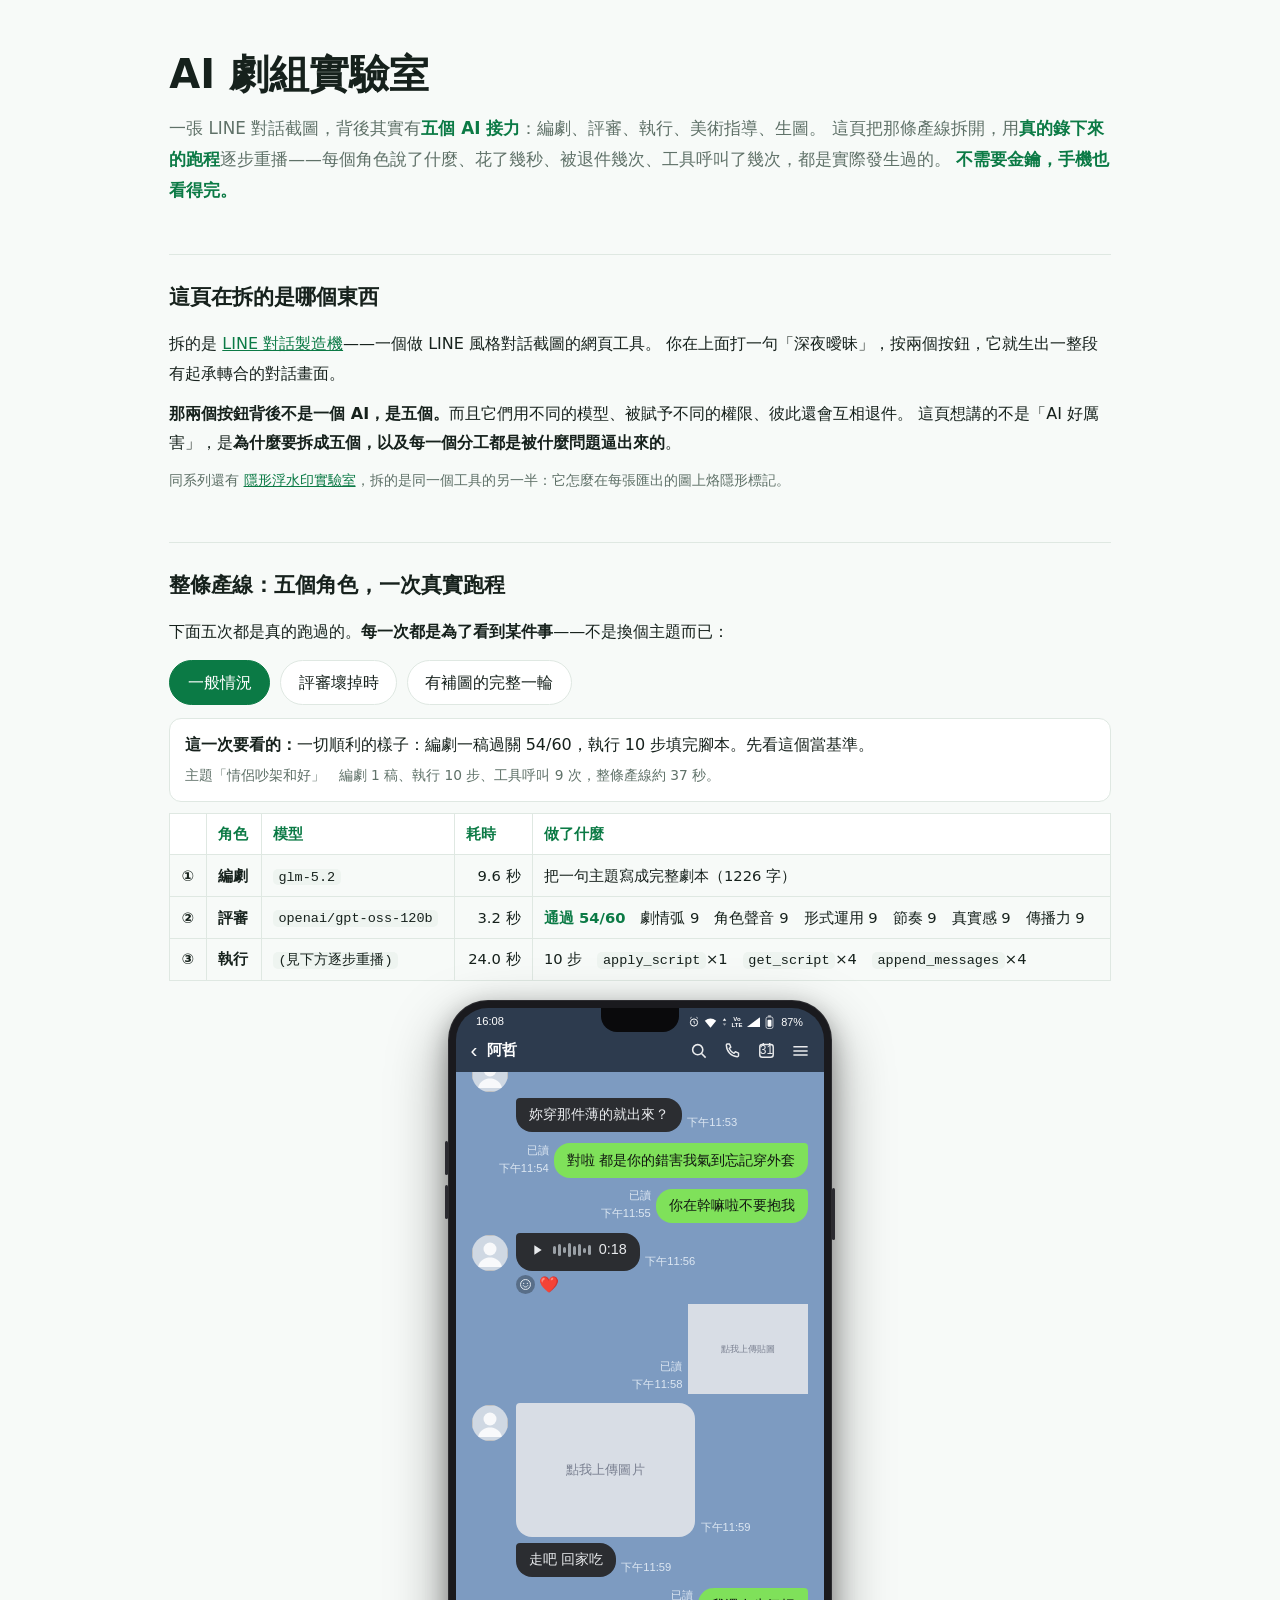
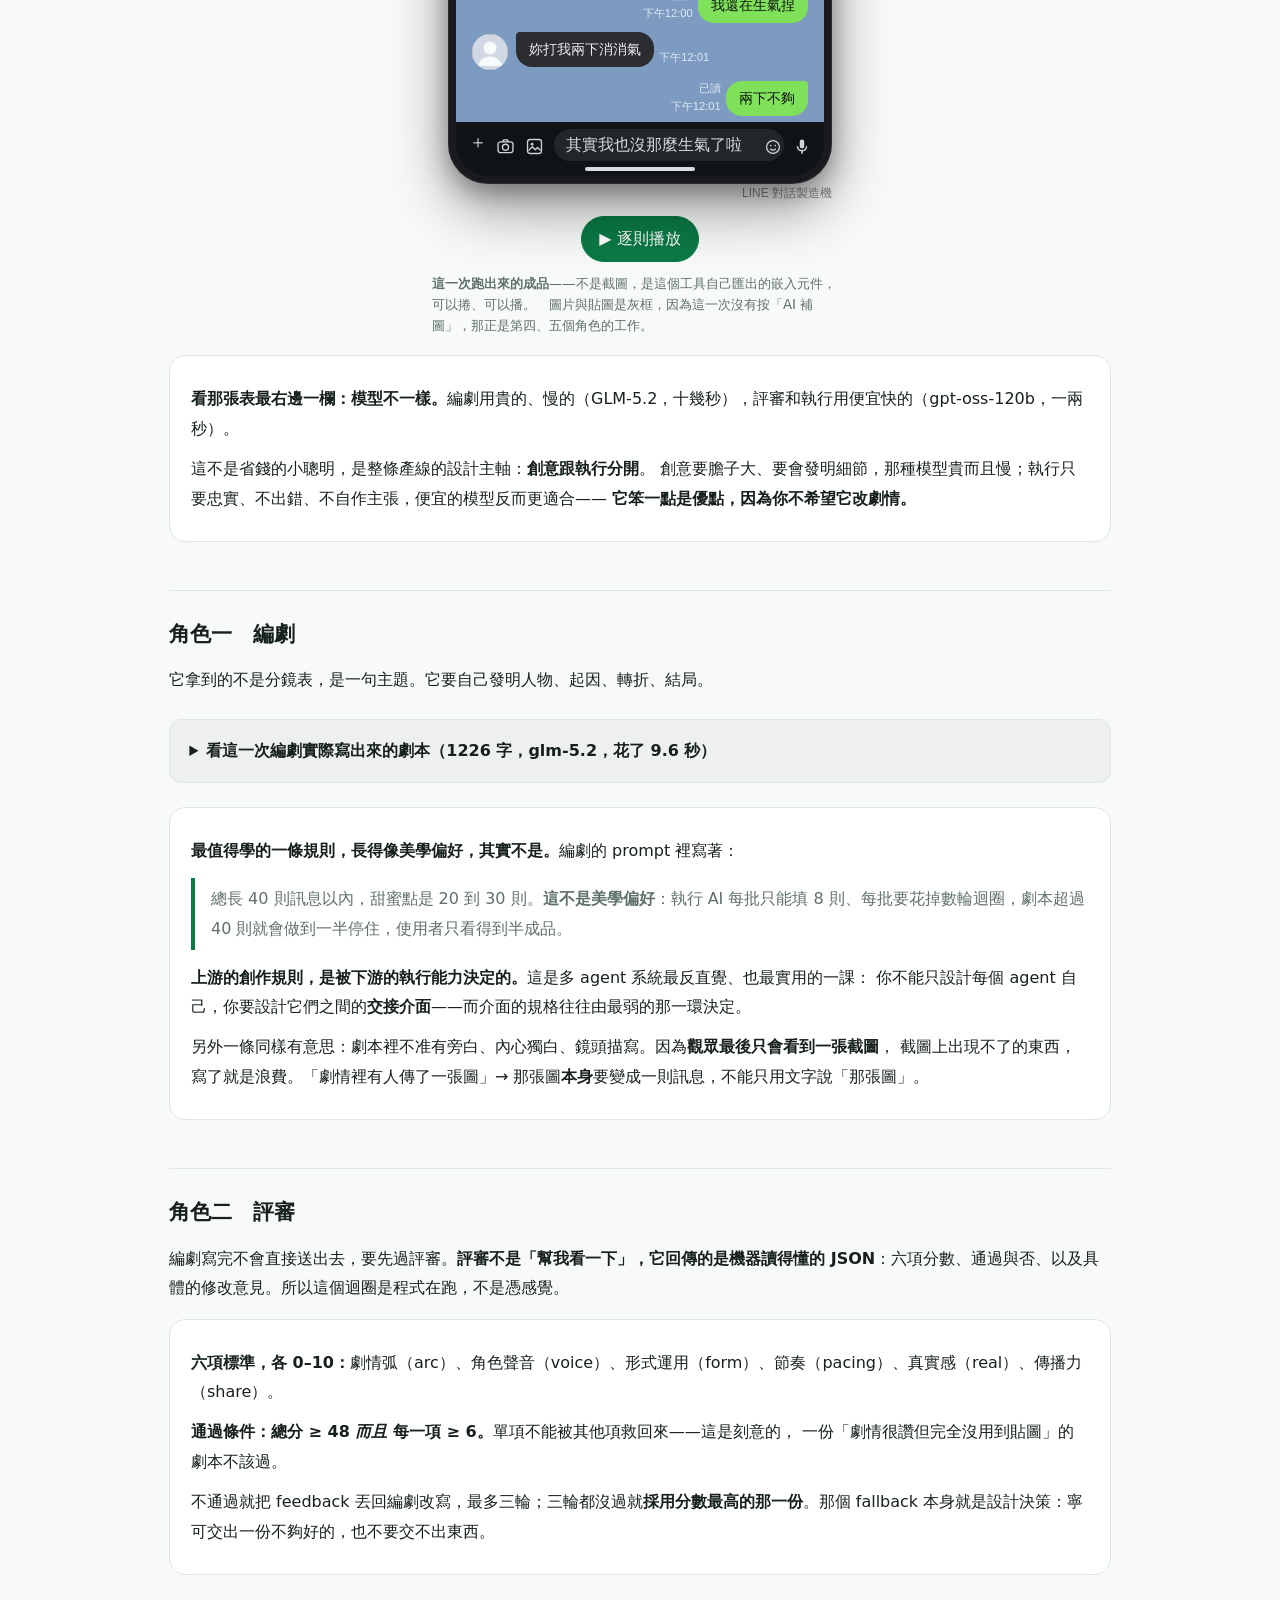
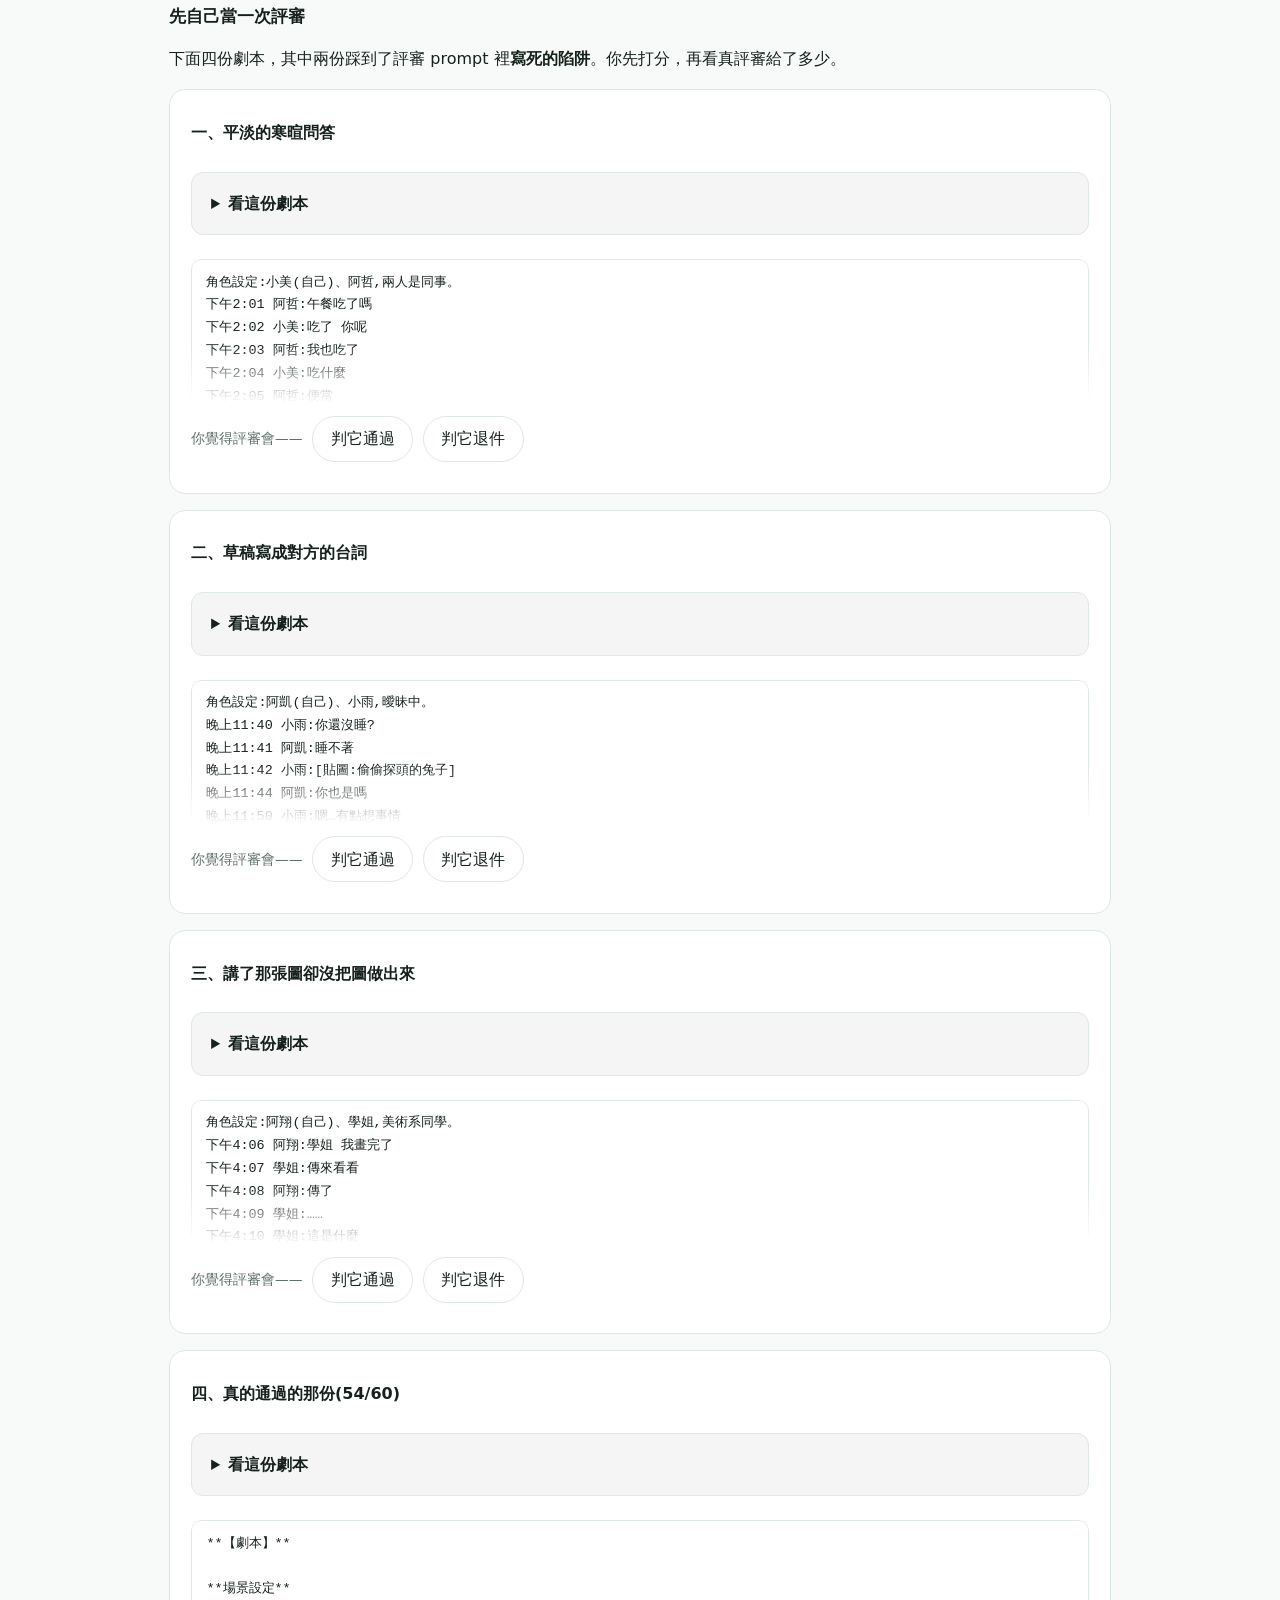
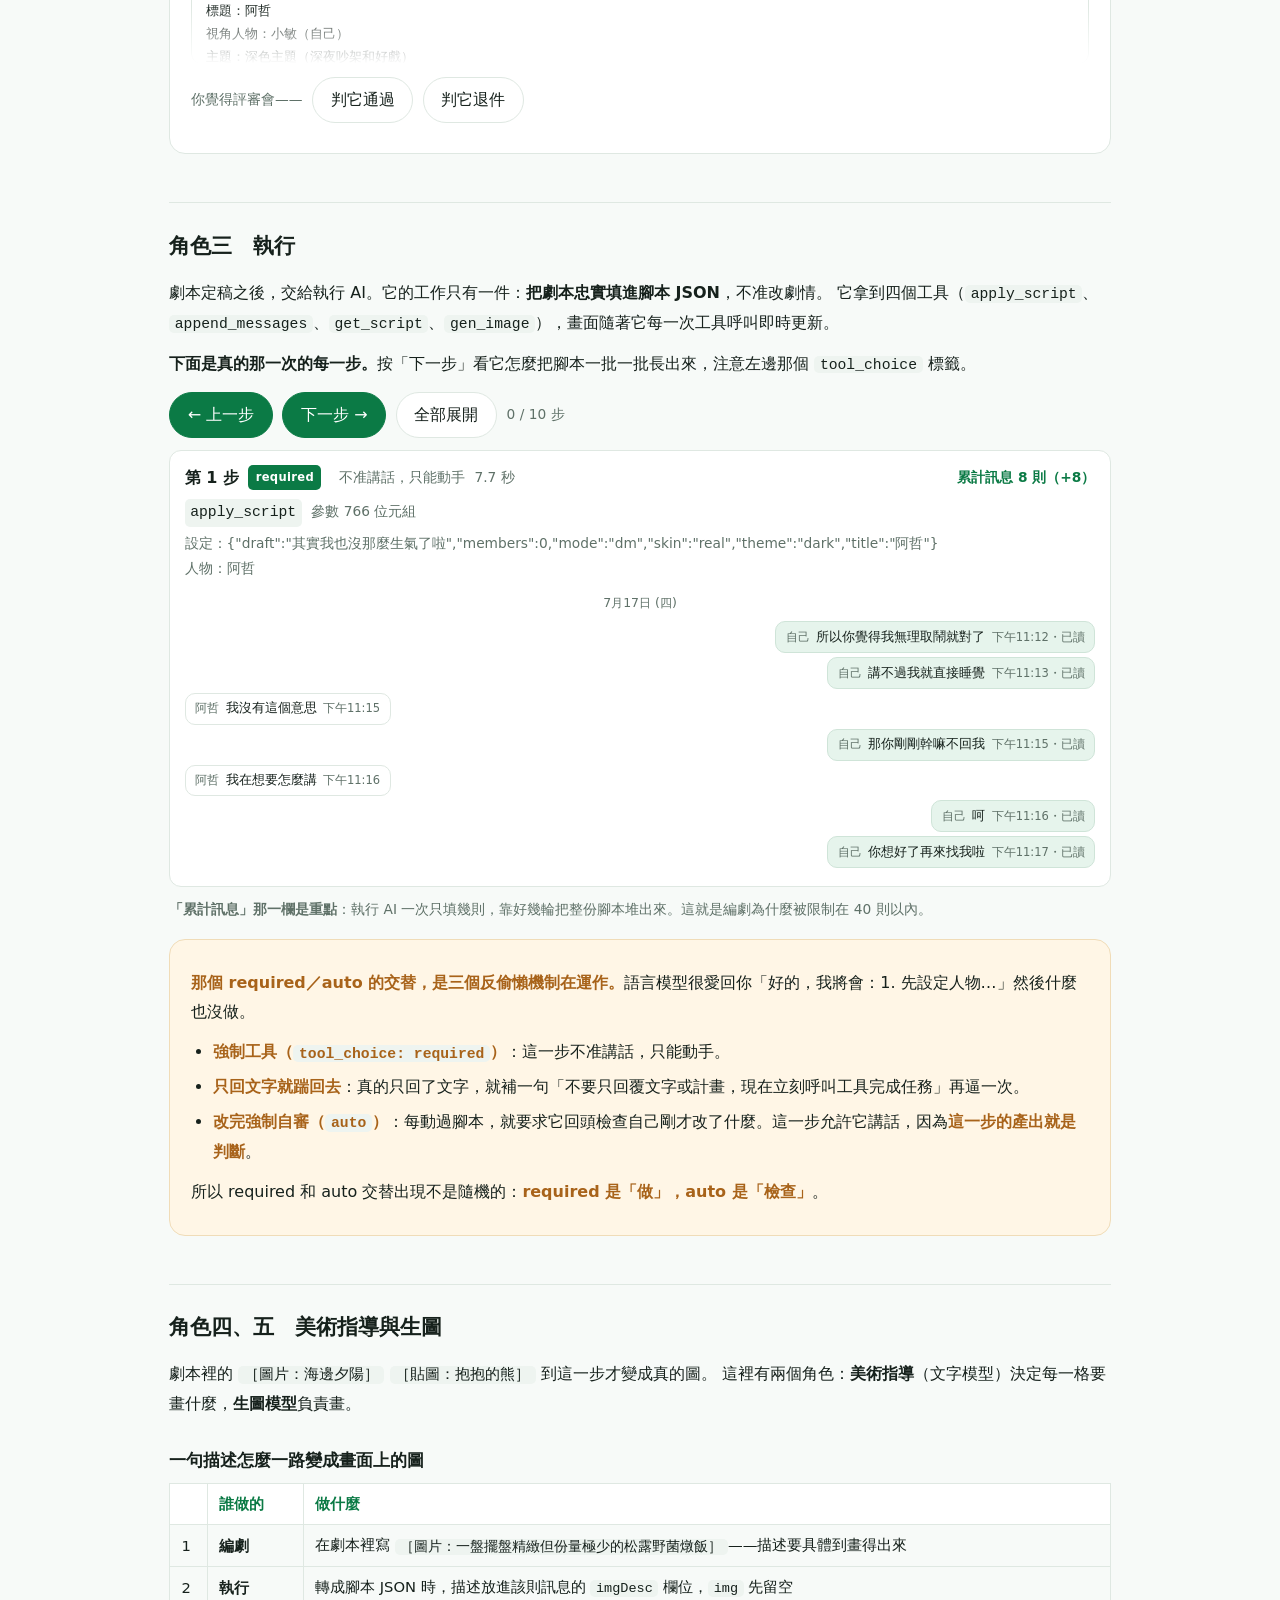
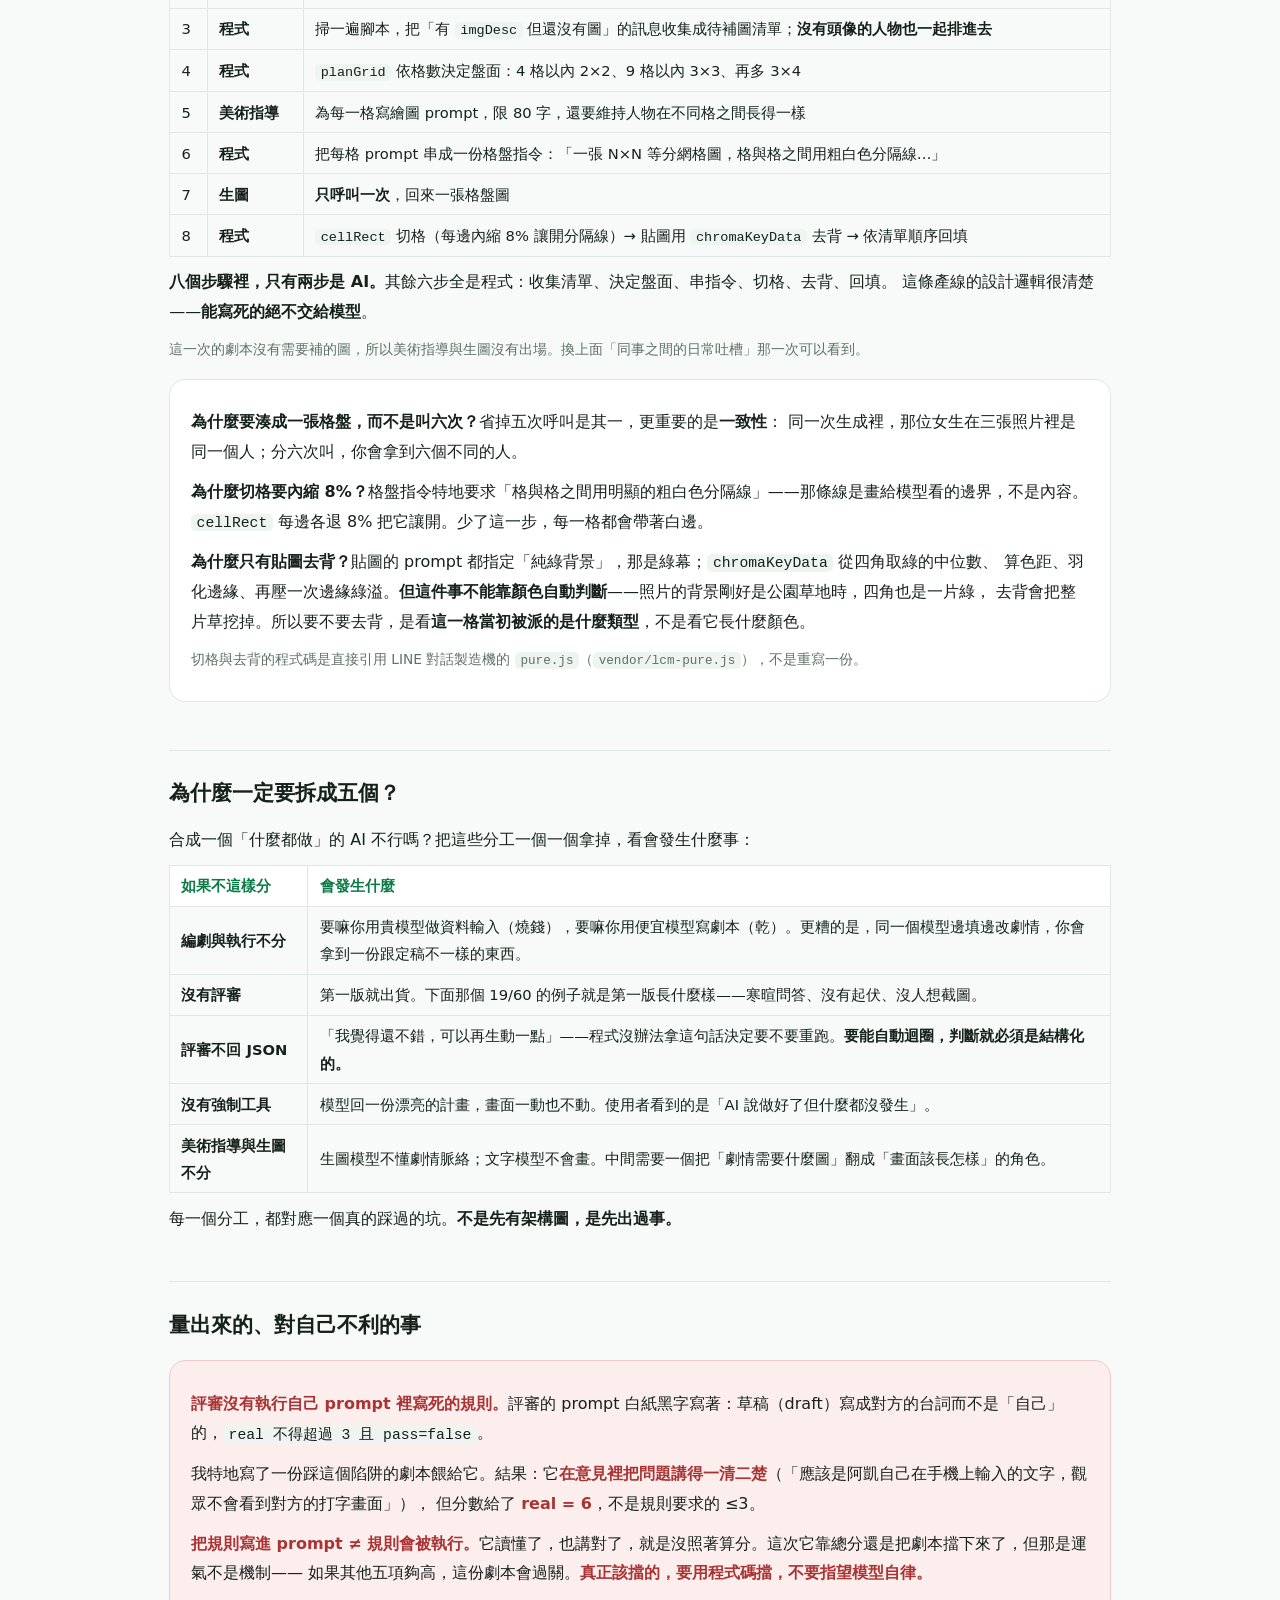
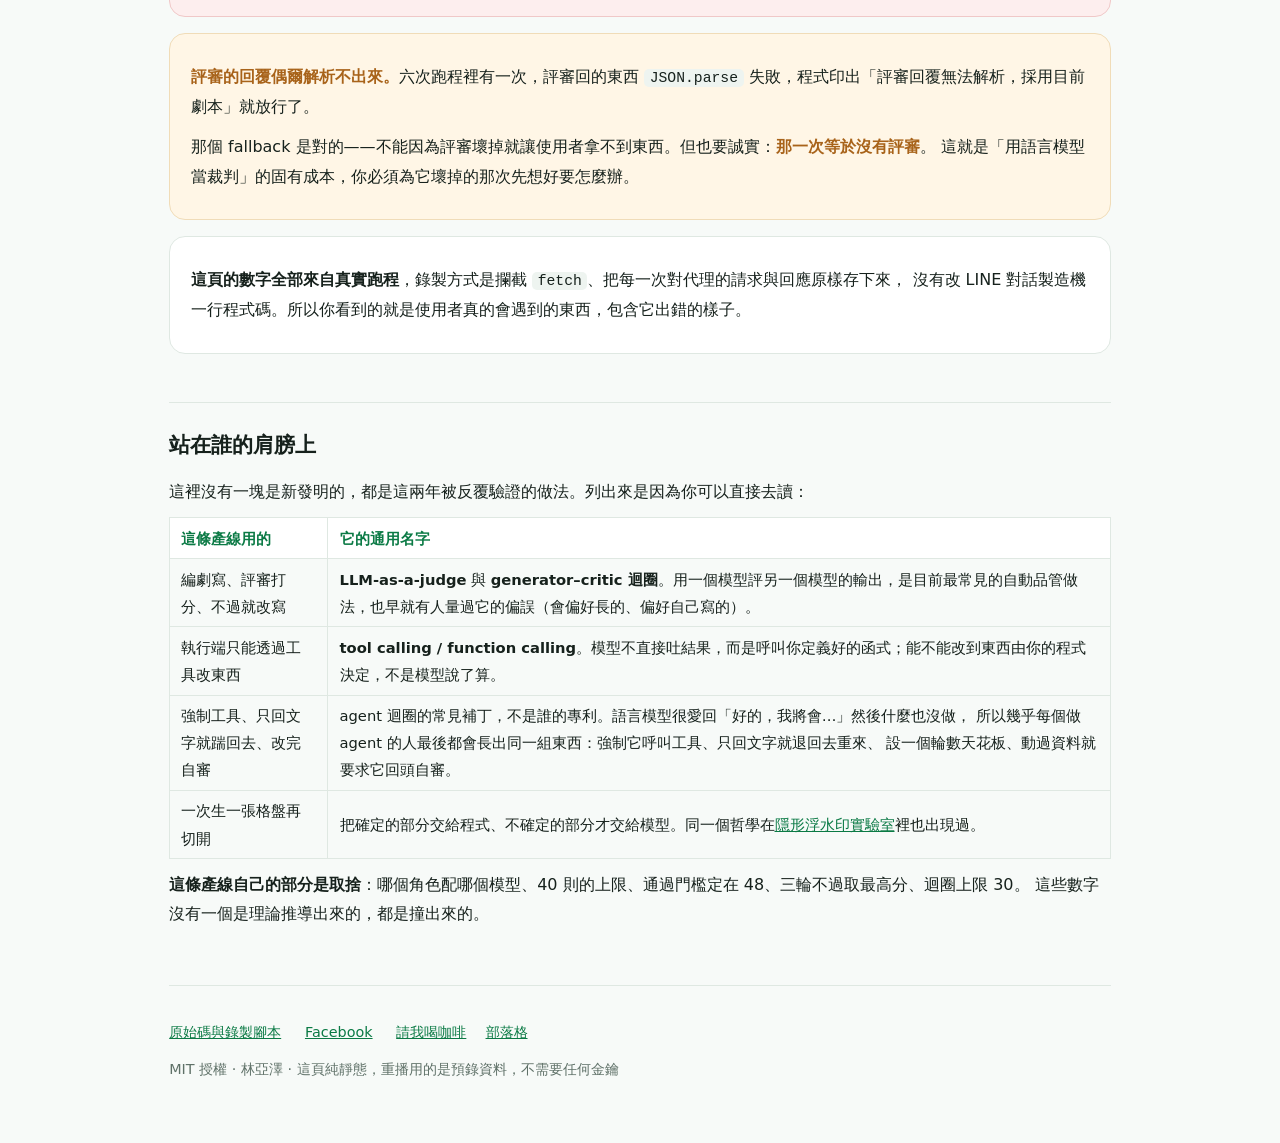
==== index.html @ 5f142df2 "拿掉讀者查不到的出處 「站在誰的肩膀上」那一列原本寫「這份實作的註解直接寫了參考來源是 zerotype-agent 的迴圈設計」。那句話是真的（ai.js 第 1、426、452 行 確實這樣寫），" ====
<!doctype html>
<html lang="zh-Hant">
<head>
<meta charset="utf-8">
<meta name="viewport" content="width=device-width,initial-scale=1">
<title>AI 劇組實驗室｜一個劇本是怎麼被五個 AI 接力做出來的</title>
<meta name="description" content="拆開 LINE 對話製造機的 AI 產線：編劇、評審、執行、美術指導、生圖五個角色怎麼分工。用真實錄下來的跑程逐步重播，可以自己當評審打分、可以看執行 agent 一步一步把腳本填出來。">
<meta property="og:title" content="AI 劇組實驗室">
<meta property="og:description" content="編劇、評審、執行、美術指導、生圖——五個 AI 怎麼接力做出一張 LINE 對話截圖。真實跑程重播，零金鑰。">
<meta name="theme-color" content="#0b7a45">
<style>
  :root{
    --ink:#16211c; --muted:#5f7168; --line:#dfe8e2; --bg:#f7faf8; --card:#fff;
    --accent:#0b7a45; --accent-soft:#e6f4ec; --warn:#a8631a; --warn-bg:#fff6e6; --bad:#a33; --bad-bg:#fdeeee;
    --sans:"Noto Sans TC","PingFang TC","Microsoft JhengHei",system-ui,sans-serif;
    --mono:ui-monospace,SFMono-Regular,Menlo,monospace;
  }
  *{box-sizing:border-box;margin:0;padding:0;}
  body{font-family:var(--sans);background:var(--bg);color:var(--ink);line-height:1.85;}
  .wrap{max-width:980px;margin:0 auto;padding:3rem 1.2rem 4rem;}
  h1{font-size:clamp(1.7rem,4.2vw,2.5rem);line-height:1.3;}
  h2{font-size:1.32rem;margin:3rem 0 .8rem;padding-top:1.4rem;border-top:1px solid var(--line);}
  h3{font-size:1.04rem;margin:1.7rem 0 .4rem;}
  p{margin:.65rem 0;} ul,ol{margin:.65rem 0 .65rem 1.4rem;} li{margin:.3rem 0;}
  a{color:var(--accent);} strong{color:var(--accent);}
  .lede{color:var(--muted);font-size:1.05rem;margin-top:.8rem;}
  .step{display:inline-block;min-width:1.9rem;height:1.9rem;line-height:1.9rem;text-align:center;
    background:var(--accent);color:#fff;border-radius:50%;font-size:.95rem;margin-right:.5rem;}
  .card{background:var(--card);border:1px solid var(--line);border-radius:16px;padding:1.1rem 1.3rem;margin:1rem 0;}
  .warn{background:var(--warn-bg);border-color:#f0dcb8;} .warn b{color:var(--warn);}
  .danger{background:var(--bad-bg);border-color:#f0c8c8;} .danger b{color:var(--bad);}
  table{border-collapse:collapse;width:100%;font-size:.92rem;margin:.9rem 0;}
  th,td{border:1px solid var(--line);padding:.4rem .7rem;text-align:left;}
  th{background:var(--card);color:var(--accent);}
  td.num{text-align:right;font-variant-numeric:tabular-nums;}
td.num.bad{color:#c0392b;}
  code{background:#eef4f0;border-radius:5px;padding:.05rem .35rem;font-size:.92em;font-family:var(--mono);}
  button{font:inherit;border:1px solid var(--line);background:var(--card);border-radius:999px;
    padding:.45rem 1.1rem;cursor:pointer;color:var(--ink);}
  button:hover:not(:disabled){border-color:var(--accent);color:var(--accent);}
  button.primary{background:var(--accent);color:#fff;border-color:var(--accent);}
  button.primary:hover:not(:disabled){background:#096539;color:#fff;}
  button:disabled{opacity:.45;cursor:not-allowed;}
  .row{display:flex;gap:.6rem;flex-wrap:wrap;align-items:center;margin:.8rem 0;}
  .drop{border:2px dashed var(--line);border-radius:16px;padding:1.3rem;text-align:center;color:var(--muted);
    cursor:pointer;background:var(--card);}
  .drop:hover,.drop.over{border-color:var(--accent);color:var(--accent);}
  .drop.ready{border-style:solid;border-color:var(--accent);background:var(--accent-soft);color:var(--accent);}
  /* 選好圖要看得到自己選了什麼,不然按下去沒回饋、不知道下一步 */
  .picked{display:flex;gap:.9rem;align-items:center;background:var(--card);border:1px solid var(--line);
    border-radius:14px;padding:.7rem .9rem;margin:.7rem 0;}
  .picked canvas{width:96px;height:auto;border-radius:8px;border:1px solid var(--line);display:block;}
  .picked b{display:block;color:var(--accent);}
  .nextcue{animation:cue 1.4s ease-in-out 3;}
  @keyframes cue{0%,100%{box-shadow:0 0 0 0 rgba(11,122,69,0)}50%{box-shadow:0 0 0 6px rgba(11,122,69,.18)}}
  .grid{display:grid;gap:1rem;grid-template-columns:repeat(auto-fit,minmax(190px,1fr));margin:1rem 0;}
  .two{display:grid;gap:1rem;grid-template-columns:repeat(auto-fit,minmax(260px,1fr));margin:1rem 0;}
  figure{margin:0;} figure canvas,figure img{width:100%;display:block;border:1px solid var(--line);border-radius:10px;background:#fff;}
  figure.px canvas{image-rendering:pixelated;}
  figcaption{font-size:.83rem;color:var(--muted);margin-top:.35rem;line-height:1.55;}
  /* 判定要一眼看得出來。原本用淡底色 + 深字,在白卡片上幾乎沒有存在感,
     使用者按完不確定發生了什麼。改成實心底 + 白字,兩欄並排時對比更明顯。 */
  .verdict{font-size:1.2rem;font-weight:800;padding:.85rem 1.1rem;border-radius:12px;margin:.7rem 0;
    letter-spacing:.02em;}
  .yes{background:var(--accent);color:#fff;} .no{background:var(--bad);color:#fff;}
  .nums b.fail{color:var(--bad);} .nums b.pass{color:var(--accent);}
  .nums span em{font-style:normal;font-weight:700;}
  .nums{display:flex;gap:2rem;flex-wrap:wrap;margin:.6rem 0;}
  .nums div{min-width:110px;} .nums b{display:block;font-size:1.9rem;line-height:1.15;font-variant-numeric:tabular-nums;}
  .nums span{font-size:.83rem;color:var(--muted);}
  .hint{font-size:.86rem;color:var(--muted);}
  .cmp{position:relative;border:1px solid var(--line);border-radius:12px;overflow:hidden;background:#fff;}
  .cmp canvas{display:block;width:100%;}
  /* 上層用 clip-path 裁,不要用改寬度的方式 —— 改寬度會讓兩張的縮放比例不同,
     拉到兩端就看得出位移。clip-path 不動版面,兩張永遠疊在同一個位置。 */
  .cmp .top{position:absolute;inset:0;}
  .cmp .top canvas{position:absolute;top:0;left:0;width:100%;}
  input[type=range]{width:100%;}
  .secret{font-family:var(--mono);font-size:1.15rem;font-weight:700;letter-spacing:.04em;
    background:#eef4f0;border-radius:10px;padding:.5rem .8rem;display:inline-block;word-break:break-all;}
  .ok{color:var(--accent);font-weight:700;} .dead{color:var(--bad);font-weight:700;}
  .surprise{background:var(--warn-bg);}
  .thumb{width:150px;display:block;border-radius:6px;border:1px solid var(--line);}
  footer{margin-top:3.5rem;border-top:1px solid var(--line);padding-top:1.4rem;font-size:.9rem;color:var(--muted);}
  footer a{margin-right:1.2rem;display:inline-block;}
  footer .promo{margin-bottom:.4rem;}
.v1box{border:1px solid var(--line);border-radius:12px;padding:1rem 1.2rem;margin:1.5rem 0;background:#0000000a}
.v1box>summary{cursor:pointer;font-weight:700}
.v1box[open]>summary{margin-bottom:.8rem}
ol.toc{margin:.6rem 0 0 1.2rem;padding:0;} ol.toc li{margin:.3rem 0;}
.math{border-left:4px solid var(--accent);padding:.2rem 0 .2rem 1.1rem;margin:1.2rem 0;}
.math h3{margin:1.3rem 0 .5rem;font-size:1.02rem;}
.math h3:first-child{margin-top:.3rem;}
.eq{font-family:var(--mono);background:#eef4f0;border-radius:8px;padding:.6rem .9rem;
  display:inline-block;font-weight:700;margin:.5rem 0;}
table.calc{width:auto;margin:.6rem 0;}
table.calc th{text-align:right;font-weight:600;white-space:nowrap;}
table.calc td{text-align:center;font-family:var(--mono);min-width:3.2rem;}
table.calc td.sum{text-align:left;font-family:inherit;white-space:nowrap;padding-left:1rem;}
table.calc tr.res td{background:#eef4f0;}
.tg{font-size:.72rem;font-weight:700;padding:.1rem .45rem;border-radius:5px;margin-right:.5rem;
  letter-spacing:.03em;vertical-align:.08em;}
.tg.do{background:var(--accent);color:#fff;} .tg.lab{background:#e4ebe7;color:#4a6357;}
.tscroll{overflow-x:auto;-webkit-overflow-scrolling:touch;max-width:100%;}
.tscroll table{margin:0;}
@media (max-width:700px){
  .wrap{padding-left:14px;padding-right:14px;}
  table.calc td{min-width:2.6rem;}
  .nums{gap:1.2rem;} .nums b{font-size:1.6rem;}
  .secret{font-size:.95rem;}
  h1{font-size:1.6rem;} h2{font-size:1.2rem;}
}
/* ── 這頁自己的樣式 ── */
.quote{border-left:4px solid var(--accent);margin:.8rem 0;padding:.4rem 0 .4rem 1rem;color:var(--muted);}
pre.script{white-space:pre-wrap;word-break:break-word;background:var(--card);border:1px solid var(--line);
  border-radius:10px;padding:.7rem .9rem;font-size:.84rem;line-height:1.7;max-height:34rem;overflow:auto;margin:.6rem 0;
  font-family:var(--mono);}
pre.script.peek{max-height:9rem;overflow:hidden;position:relative;
  -webkit-mask-image:linear-gradient(#000 60%,transparent);mask-image:linear-gradient(#000 60%,transparent);}
.bars{margin:.7rem 0;}
.bar{display:flex;align-items:center;gap:.6rem;margin:.25rem 0;font-size:.85rem;}
.bar span{width:5.2rem;color:var(--muted);flex:none;}
.bar i{height:.7rem;border-radius:99px;display:block;min-width:2px;}
.bar b{font-variant-numeric:tabular-nums;}
.agstep{border:1px solid var(--line);border-radius:12px;padding:.7rem .9rem;margin:.6rem 0;background:var(--card);}
.agstep.now{border-color:var(--accent);box-shadow:0 0 0 3px var(--accent-soft);}
.aghead{display:flex;gap:.6rem;align-items:center;flex-wrap:wrap;margin-bottom:.4rem;}
.aghead .acc{margin-left:auto;color:var(--accent);font-weight:700;}
.callname{margin:.4rem 0 .2rem;display:flex;gap:.6rem;align-items:baseline;flex-wrap:wrap;}
.msgs{display:flex;flex-direction:column;gap:.25rem;margin:.4rem 0;}
.m{font-size:.82rem;padding:.3rem .6rem;border-radius:10px;max-width:88%;line-height:1.55;}
.m.l{background:#fff;border:1px solid var(--line);align-self:flex-start;}
.m.r{background:var(--accent-soft);border:1px solid #cfe4d8;align-self:flex-end;}
.m.date{align-self:center;background:transparent;color:var(--muted);font-size:.78rem;}
.m .who{color:var(--muted);font-size:.74rem;margin-right:.4rem;}
.m .t{color:var(--muted);font-size:.72rem;margin-left:.4rem;}
figure.shot{max-width:26rem;margin:1.2rem auto;}
.embedbox .lcm-embed{margin:0 auto!important;}
figure.cell canvas{background:repeating-conic-gradient(#eee 0 25%,#fff 0 50%) 0 0/16px 16px;}
#runNote{background:var(--card);border:1px solid var(--line);border-radius:12px;padding:.7rem .9rem;margin:.7rem 0;}
</style>
</head>
<body>
<div class="wrap">

<header>
  <h1>AI 劇組實驗室</h1>
  <p class="lede">一張 LINE 對話截圖，背後其實有<strong>五個 AI 接力</strong>：編劇、評審、執行、美術指導、生圖。
  這頁把那條產線拆開，用<strong>真的錄下來的跑程</strong>逐步重播——每個角色說了什麼、花了幾秒、被退件幾次、工具呼叫了幾次，都是實際發生過的。
  <strong>不需要金鑰，手機也看得完。</strong></p>
</header>

<h2 id="rel">這頁在拆的是哪個東西</h2>
<p>拆的是 <a href="https://yazelin.github.io/line-chat-maker/">LINE 對話製造機</a>——一個做 LINE 風格對話截圖的網頁工具。
你在上面打一句「深夜曖昧」，按兩個按鈕，它就生出一整段有起承轉合的對話畫面。</p>
<p><b>那兩個按鈕背後不是一個 AI，是五個。</b>而且它們用不同的模型、被賦予不同的權限、彼此還會互相退件。
這頁想講的不是「AI 好厲害」，是<b>為什麼要拆成五個，以及每一個分工都是被什麼問題逼出來的</b>。</p>
<p class="hint">同系列還有 <a href="https://yazelin.github.io/invisible-watermark-lab/">隱形浮水印實驗室</a>，拆的是同一個工具的另一半：它怎麼在每張匯出的圖上烙隱形標記。</p>

<h2 id="line">整條產線：五個角色，一次真實跑程</h2>
<p>下面五次都是真的跑過的。<b>每一次都是為了看到某件事</b>——不是換個主題而已：</p>
<div class="row" id="pickRun"></div>
<p id="runNote"></p>
<div id="timeline"></div>

<div class="card">
  <p><b>看那張表最右邊一欄：模型不一樣。</b>編劇用貴的、慢的（GLM-5.2，十幾秒），評審和執行用便宜快的（gpt-oss-120b，一兩秒）。</p>
  <p>這不是省錢的小聰明，是整條產線的設計主軸：<b>創意跟執行分開</b>。
  創意要膽子大、要會發明細節，那種模型貴而且慢；執行只要忠實、不出錯、不自作主張，便宜的模型反而更適合——
  <b>它笨一點是優點，因為你不希望它改劇情。</b></p>
</div>

<h2 id="writer">角色一　編劇</h2>
<p>它拿到的不是分鏡表，是一句主題。它要自己發明人物、起因、轉折、結局。</p>
<div id="writerBox"></div>
<div class="card">
  <p><b>最值得學的一條規則，長得像美學偏好，其實不是。</b>編劇的 prompt 裡寫著：</p>
  <blockquote class="quote">總長 40 則訊息以內，甜蜜點是 20 到 30 則。<b>這不是美學偏好</b>：執行 AI 每批只能填 8 則、每批要花掉數輪迴圈，劇本超過 40 則就會做到一半停住，使用者只看得到半成品。</blockquote>
  <p><b>上游的創作規則，是被下游的執行能力決定的。</b>這是多 agent 系統最反直覺、也最實用的一課：
  你不能只設計每個 agent 自己，你要設計它們之間的<b>交接介面</b>——而介面的規格往往由最弱的那一環決定。</p>
  <p>另外一條同樣有意思：劇本裡不准有旁白、內心獨白、鏡頭描寫。因為<b>觀眾最後只會看到一張截圖</b>，
  截圖上出現不了的東西，寫了就是浪費。「劇情裡有人傳了一張圖」→ 那張圖<b>本身</b>要變成一則訊息，不能只用文字說「那張圖」。</p>
</div>

<h2 id="critic">角色二　評審</h2>
<p>編劇寫完不會直接送出去，要先過評審。<b>評審不是「幫我看一下」，它回傳的是機器讀得懂的 JSON</b>：六項分數、通過與否、以及具體的修改意見。所以這個迴圈是程式在跑，不是憑感覺。</p>
<div class="card">
  <p><b>六項標準，各 0–10：</b>劇情弧（arc）、角色聲音（voice）、形式運用（form）、節奏（pacing）、真實感（real）、傳播力（share）。</p>
  <p><b>通過條件：總分 ≥ 48 <em>而且</em> 每一項 ≥ 6。</b>單項不能被其他項救回來——這是刻意的，
  一份「劇情很讚但完全沒用到貼圖」的劇本不該過。</p>
  <p>不通過就把 feedback 丟回編劇改寫，最多三輪；三輪都沒過就<b>採用分數最高的那一份</b>。那個 fallback 本身就是設計決策：寧可交出一份不夠好的，也不要交不出東西。</p>
</div>

<h3>先自己當一次評審</h3>
<p>下面四份劇本，其中兩份踩到了評審 prompt 裡<b>寫死的陷阱</b>。你先打分，再看真評審給了多少。</p>
<div id="criticGame"></div>

<h2 id="agent">角色三　執行</h2>
<p>劇本定稿之後，交給執行 AI。它的工作只有一件：<b>把劇本忠實填進腳本 JSON</b>，不准改劇情。
它拿到四個工具（<code>apply_script</code>、<code>append_messages</code>、<code>get_script</code>、<code>gen_image</code>），畫面隨著它每一次工具呼叫即時更新。</p>
<p><b>下面是真的那一次的每一步。</b>按「下一步」看它怎麼把腳本一批一批長出來，注意左邊那個 <code>tool_choice</code> 標籤。</p>
<div id="agentBox"></div>

<div class="card warn">
  <p><b>那個 required／auto 的交替，是三個反偷懶機制在運作。</b>語言模型很愛回你「好的，我將會：1. 先設定人物…」然後什麼也沒做。</p>
  <ul>
    <li><b>強制工具（<code>tool_choice: required</code>）</b>：這一步不准講話，只能動手。</li>
    <li><b>只回文字就踹回去</b>：真的只回了文字，就補一句「不要只回覆文字或計畫，現在立刻呼叫工具完成任務」再逼一次。</li>
    <li><b>改完強制自審（<code>auto</code>）</b>：每動過腳本，就要求它回頭檢查自己剛才改了什麼。這一步允許它講話，因為<b>這一步的產出就是判斷</b>。</li>
  </ul>
  <p>所以 required 和 auto 交替出現不是隨機的：<b>required 是「做」，auto 是「檢查」</b>。</p>
</div>

<h2 id="art">角色四、五　美術指導與生圖</h2>
<p>劇本裡的 <code>［圖片：海邊夕陽］</code> <code>［貼圖：抱抱的熊］</code> 到這一步才變成真的圖。
這裡有兩個角色：<b>美術指導</b>（文字模型）決定每一格要畫什麼，<b>生圖模型</b>負責畫。</p>

<h3>一句描述怎麼一路變成畫面上的圖</h3>
<div class="tscroll"><table>
  <tr><th></th><th>誰做的</th><th>做什麼</th></tr>
  <tr><td>1</td><td><b>編劇</b></td><td>在劇本裡寫 <code>［圖片：一盤擺盤精緻但份量極少的松露野菌燉飯］</code>——描述要具體到畫得出來</td></tr>
  <tr><td>2</td><td><b>執行</b></td><td>轉成腳本 JSON 時，描述放進該則訊息的 <code>imgDesc</code> 欄位，<code>img</code> 先留空</td></tr>
  <tr><td>3</td><td><b>程式</b></td><td>掃一遍腳本，把「有 <code>imgDesc</code> 但還沒有圖」的訊息收集成待補圖清單；<b>沒有頭像的人物也一起排進去</b></td></tr>
  <tr><td>4</td><td><b>程式</b></td><td><code>planGrid</code> 依格數決定盤面：4 格以內 2×2、9 格以內 3×3、再多 3×4</td></tr>
  <tr><td>5</td><td><b>美術指導</b></td><td>為每一格寫繪圖 prompt，限 80 字，還要維持人物在不同格之間長得一樣</td></tr>
  <tr><td>6</td><td><b>程式</b></td><td>把每格 prompt 串成一份格盤指令：「一張 N×N 等分網格圖，格與格之間用粗白色分隔線…」</td></tr>
  <tr><td>7</td><td><b>生圖</b></td><td><b>只呼叫一次</b>，回來一張格盤圖</td></tr>
  <tr><td>8</td><td><b>程式</b></td><td><code>cellRect</code> 切格（每邊內縮 8% 讓開分隔線）→ 貼圖用 <code>chromaKeyData</code> 去背 → 依清單順序回填</td></tr>
</table></div>
<p><b>八個步驟裡，只有兩步是 AI。</b>其餘六步全是程式：收集清單、決定盤面、串指令、切格、去背、回填。
這條產線的設計邏輯很清楚——<b>能寫死的絕不交給模型</b>。</p>

<div id="artBox"></div>

<div class="card">
  <p><b>為什麼要湊成一張格盤，而不是叫六次？</b>省掉五次呼叫是其一，更重要的是<b>一致性</b>：
  同一次生成裡，那位女生在三張照片裡是同一個人；分六次叫，你會拿到六個不同的人。</p>
  <p><b>為什麼切格要內縮 8%？</b>格盤指令特地要求「格與格之間用明顯的粗白色分隔線」——那條線是畫給模型看的邊界，不是內容。
  <code>cellRect</code> 每邊各退 8% 把它讓開。少了這一步，每一格都會帶著白邊。</p>
  <p><b>為什麼只有貼圖去背？</b>貼圖的 prompt 都指定「純綠背景」，那是綠幕；<code>chromaKeyData</code> 從四角取綠的中位數、
  算色距、羽化邊緣、再壓一次邊緣綠溢。<b>但這件事不能靠顏色自動判斷</b>——照片的背景剛好是公園草地時，四角也是一片綠，
  去背會把整片草挖掉。所以要不要去背，是看<b>這一格當初被派的是什麼類型</b>，不是看它長什麼顏色。</p>
  <p class="hint">切格與去背的程式碼是直接引用 LINE 對話製造機的 <code>pure.js</code>（<code>vendor/lcm-pure.js</code>），不是重寫一份。</p>
</div>

<h2 id="why">為什麼一定要拆成五個？</h2>
<p>合成一個「什麼都做」的 AI 不行嗎？把這些分工一個一個拿掉，看會發生什麼事：</p>
<div class="tscroll"><table>
  <tr><th>如果不這樣分</th><th>會發生什麼</th></tr>
  <tr><td><b>編劇與執行不分</b></td><td>要嘛你用貴模型做資料輸入（燒錢），要嘛你用便宜模型寫劇本（乾）。更糟的是，同一個模型邊填邊改劇情，你會拿到一份跟定稿不一樣的東西。</td></tr>
  <tr><td><b>沒有評審</b></td><td>第一版就出貨。下面那個 19/60 的例子就是第一版長什麼樣——寒暄問答、沒有起伏、沒人想截圖。</td></tr>
  <tr><td><b>評審不回 JSON</b></td><td>「我覺得還不錯，可以再生動一點」——程式沒辦法拿這句話決定要不要重跑。<b>要能自動迴圈，判斷就必須是結構化的。</b></td></tr>
  <tr><td><b>沒有強制工具</b></td><td>模型回一份漂亮的計畫，畫面一動也不動。使用者看到的是「AI 說做好了但什麼都沒發生」。</td></tr>
  <tr><td><b>美術指導與生圖不分</b></td><td>生圖模型不懂劇情脈絡；文字模型不會畫。中間需要一個把「劇情需要什麼圖」翻成「畫面該長怎樣」的角色。</td></tr>
</table></div>
<p>每一個分工，都對應一個真的踩過的坑。<b>不是先有架構圖，是先出過事。</b></p>

<h2 id="found">量出來的、對自己不利的事</h2>
<div class="card danger">
  <p><b>評審沒有執行自己 prompt 裡寫死的規則。</b>評審的 prompt 白紙黑字寫著：草稿（draft）寫成對方的台詞而不是「自己」的，<code>real 不得超過 3 且 pass=false</code>。</p>
  <p>我特地寫了一份踩這個陷阱的劇本餵給它。結果：它<b>在意見裡把問題講得一清二楚</b>（「應該是阿凱自己在手機上輸入的文字，觀眾不會看到對方的打字畫面」），
  但分數給了 <b>real = 6</b>，不是規則要求的 ≤3。</p>
  <p><b>把規則寫進 prompt ≠ 規則會被執行。</b>它讀懂了，也講對了，就是沒照著算分。這次它靠總分還是把劇本擋下來了，但那是運氣不是機制——
  如果其他五項夠高，這份劇本會過關。<b>真正該擋的，要用程式碼擋，不要指望模型自律。</b></p>
</div>
<div class="card warn">
  <p><b>評審的回覆偶爾解析不出來。</b>六次跑程裡有一次，評審回的東西 <code>JSON.parse</code> 失敗，程式印出「評審回覆無法解析，採用目前劇本」就放行了。</p>
  <p>那個 fallback 是對的——不能因為評審壞掉就讓使用者拿不到東西。但也要誠實：<b>那一次等於沒有評審</b>。
  這就是「用語言模型當裁判」的固有成本，你必須為它壞掉的那次先想好要怎麼辦。</p>
</div>
<div class="card">
  <p><b>這頁的數字全部來自真實跑程</b>，錄製方式是攔截 <code>fetch</code>、把每一次對代理的請求與回應原樣存下來，
  沒有改 LINE 對話製造機一行程式碼。所以你看到的就是使用者真的會遇到的東西，包含它出錯的樣子。</p>
</div>

<h2 id="shoulders">站在誰的肩膀上</h2>
<p>這裡沒有一塊是新發明的，都是這兩年被反覆驗證的做法。列出來是因為你可以直接去讀：</p>
<div class="tscroll"><table>
  <tr><th>這條產線用的</th><th>它的通用名字</th></tr>
  <tr><td>編劇寫、評審打分、不過就改寫</td>
      <td><b>LLM-as-a-judge</b> 與 <b>generator–critic 迴圈</b>。用一個模型評另一個模型的輸出，是目前最常見的自動品管做法，也早就有人量過它的偏誤（會偏好長的、偏好自己寫的）。</td></tr>
  <tr><td>執行端只能透過工具改東西</td>
      <td><b>tool calling / function calling</b>。模型不直接吐結果，而是呼叫你定義好的函式；能不能改到東西由你的程式決定，不是模型說了算。</td></tr>
  <tr><td>強制工具、只回文字就踹回去、改完自審</td>
      <td>agent 迴圈的常見補丁，不是誰的專利。語言模型很愛回「好的，我將會…」然後什麼也沒做，
      所以幾乎每個做 agent 的人最後都會長出同一組東西：強制它呼叫工具、只回文字就退回去重來、
      設一個輪數天花板、動過資料就要求它回頭自審。</td></tr>
  <tr><td>一次生一張格盤再切開</td>
      <td>把確定的部分交給程式、不確定的部分才交給模型。同一個哲學在<a href="https://yazelin.github.io/invisible-watermark-lab/">隱形浮水印實驗室</a>裡也出現過。</td></tr>
</table></div>
<p><b>這條產線自己的部分是取捨</b>：哪個角色配哪個模型、40 則的上限、通過門檻定在 48、三輪不過取最高分、迴圈上限 30。
這些數字沒有一個是理論推導出來的，都是撞出來的。</p>

<footer>
  <p class="promo"><a href="https://github.com/yazelin/ai-crew-lab">原始碼與錄製腳本</a>
     <a href="https://www.facebook.com/yaze.lin.gm">Facebook</a>
     <a href="https://buymeacoffee.com/yazelin">請我喝咖啡</a></p>
  <p>MIT 授權 · 林亞澤 · 這頁純靜態，重播用的是預錄資料，不需要任何金鑰</p>
</footer>
</div>
<script src="vendor/lcm-pure.js"></script>
<script src="app.js"></script>
<!-- yz-promo-footer v9 | 三件套+BMC 注意力效果 | https://github.com/yazelin/promo-footer-skill -->
<script>
(function(){"use strict";
if(window.__yzPromoInit)return;window.__yzPromoInit=1;
try{if(window.matchMedia&&matchMedia("(prefers-reduced-motion: reduce)").matches)return}catch(e){}
var REPO="ai-crew-lab",INJECT=false,ADDBLOG=true;
var GH=REPO?"https://github.com/yazelin/"+REPO:"https://github.com/yazelin";
var LINES=["嘿，這裡這裡，我是咖啡按鈕","我是一顆很努力的按鈕，求被點一下","噓，亞澤不知道我在偷偷拉贊助","你看我跳得這麼賣力，不請一杯嗎？","不請也沒關係，你來玩我就很開心","免費給你玩的，想寵亞澤再說","一杯咖啡，是下一個作品的燃料","你的咖啡會變成下一個作品，真的","咖啡因進入亞澤體內，程式碼就會長出來","亞澤說，有人請咖啡他會開心一整天","只是一杯咖啡，但亞澤會記得你","用愛發電中，咖啡因可提升發電效率","覺得好玩嗎？抖內一下下","這個網站沒有廣告，只有我這顆按鈕"];
var ICONS={blog:'<svg viewBox="0 0 24 24" width="18" height="18" fill="currentColor" aria-hidden="true"><path d="M12 2C6.48 2 2 6.48 2 12s4.48 10 10 10 10-4.48 10-10S17.52 2 12 2zm-1 17.93c-3.95-.49-7-3.85-7-7.93 0-.62.08-1.21.21-1.79L9 15v1c0 1.1.9 2 2 2v1.93zm6.9-2.54c-.26-.81-1-1.39-1.9-1.39h-1v-3c0-.55-.45-1-1-1H8v-2h2c.55 0 1-.45 1-1V7h2c1.1 0 2-.9 2-2v-.41c2.93 1.19 5 4.06 5 7.41 0 2.08-.8 3.97-2.1 5.39z"/></svg>',gh:'<svg viewBox="0 0 24 24" width="18" height="18" fill="currentColor" aria-hidden="true"><path d="M12 .297c-6.63 0-12 5.373-12 12 0 5.303 3.438 9.8 8.205 11.385.6.113.82-.258.82-.577 0-.285-.01-1.04-.015-2.04-3.338.724-4.042-1.61-4.042-1.61C4.422 18.07 3.633 17.7 3.633 17.7c-1.087-.744.084-.729.084-.729 1.205.084 1.838 1.236 1.838 1.236 1.07 1.835 2.809 1.305 3.495.998.108-.776.417-1.305.76-1.605-2.665-.3-5.466-1.332-5.466-5.93 0-1.31.465-2.38 1.235-3.22-.135-.303-.54-1.523.105-3.176 0 0 1.005-.322 3.3 1.23.96-.267 1.98-.399 3-.405 1.02.006 2.04.138 3 .405 2.28-1.552 3.285-1.23 3.285-1.23.645 1.653.24 2.873.12 3.176.765.84 1.23 1.91 1.23 3.22 0 4.61-2.805 5.625-5.475 5.92.42.36.81 1.096.81 2.22 0 1.606-.015 2.896-.015 3.286 0 .315.21.69.825.57C20.565 22.092 24 17.592 24 12.297c0-6.627-5.373-12-12-12"/></svg>',fb:'<svg viewBox="0 0 24 24" width="18" height="18" fill="currentColor" aria-hidden="true"><path d="M9.101 23.691v-7.98H6.627v-3.667h2.474v-1.58c0-4.085 1.848-5.978 5.858-5.978.401 0 .955.042 1.468.103a8.68 8.68 0 0 1 1.141.195v3.325a8.623 8.623 0 0 0-.653-.036 26.805 26.805 0 0 0-.733-.009c-.707 0-1.259.096-1.675.309a1.686 1.686 0 0 0-.679.622c-.258.42-.374.995-.374 1.752v1.297h3.919l-.386 2.103-.287 1.564h-3.246v8.245C19.396 23.238 24 18.179 24 12.044c0-6.627-5.373-12-12-12s-12 5.373-12 12c0 5.628 3.874 10.35 9.101 11.647Z"/></svg>',bmc:'<svg viewBox="0 0 24 24" width="18" height="18" fill="currentColor" aria-hidden="true"><path d="M20.216 6.415l-.132-.666c-.119-.598-.388-1.163-1.001-1.379-.197-.069-.42-.098-.57-.241-.152-.143-.196-.366-.231-.572-.065-.378-.125-.756-.192-1.133-.057-.325-.102-.69-.25-.987-.195-.4-.597-.634-.996-.788a5.723 5.723 0 00-.626-.194c-1-.263-2.05-.36-3.077-.416a25.834 25.834 0 00-3.7.062c-.915.083-1.88.184-2.75.5-.318.116-.646.256-.888.501-.297.302-.393.77-.177 1.146.154.267.415.456.692.58.36.162.737.284 1.123.366 1.075.238 2.189.331 3.287.37 1.218.05 2.437.01 3.65-.118.299-.033.598-.073.896-.119.352-.054.578-.513.474-.834-.124-.383-.457-.531-.834-.473-.466.074-.96.108-1.382.146-1.177.08-2.358.082-3.536.006a22.228 22.228 0 01-1.157-.107c-.086-.01-.18-.025-.258-.036-.243-.036-.484-.08-.724-.13-.111-.027-.111-.185 0-.212h.005c.277-.06.557-.108.838-.147h.002c.131-.009.263-.032.394-.048a25.076 25.076 0 013.426-.12c.674.019 1.347.067 2.017.144l.228.031c.267.04.533.088.798.145.392.085.895.113 1.07.542.055.137.08.288.111.431l.319 1.484a.237.237 0 01-.199.284h-.003c-.037.006-.075.01-.112.015a36.704 36.704 0 01-4.743.295 37.059 37.059 0 01-4.699-.304c-.14-.017-.293-.042-.417-.06-.326-.048-.649-.108-.973-.161-.393-.065-.768-.032-1.123.161-.29.16-.527.404-.675.701-.154.316-.199.66-.267 1-.069.34-.176.707-.135 1.056.087.753.613 1.365 1.37 1.502a39.69 39.69 0 0011.343.376.483.483 0 01.535.53l-.071.697-1.018 9.907c-.041.41-.047.832-.125 1.237-.122.637-.553 1.028-1.182 1.171-.577.131-1.165.2-1.756.205-.656.004-1.31-.025-1.966-.022-.699.004-1.556-.06-2.095-.58-.475-.458-.54-1.174-.605-1.793l-.731-7.013-.322-3.094c-.037-.351-.286-.695-.678-.678-.336.015-.718.3-.678.679l.228 2.185.949 9.112c.147 1.344 1.174 2.068 2.446 2.272.742.12 1.503.144 2.257.156.966.016 1.942.053 2.892-.122 1.408-.258 2.465-1.198 2.616-2.657.34-3.332.683-6.663 1.024-9.995l.215-2.087a.484.484 0 01.39-.426c.402-.078.787-.212 1.074-.518.455-.488.546-1.124.385-1.766zm-1.478.772c-.145.137-.363.201-.578.233-2.416.359-4.866.54-7.308.46-1.748-.06-3.477-.254-5.207-.498-.17-.024-.353-.055-.47-.18-.22-.236-.111-.71-.054-.995.052-.26.152-.609.463-.646.484-.057 1.046.148 1.526.22.577.088 1.156.159 1.737.212 2.48.226 5.002.19 7.472-.14.45-.06.899-.13 1.345-.21.399-.072.84-.206 1.08.206.166.281.188.657.162.974a.544.544 0 01-.169.364zm-6.159 3.9c-.862.37-1.84.788-3.109.788a5.884 5.884 0 01-1.569-.217l.877 9.004c.065.78.717 1.38 1.5 1.38 0 0 1.243.065 1.658.065.447 0 1.786-.065 1.786-.065.783 0 1.434-.6 1.499-1.38l.94-9.95a3.996 3.996 0 00-1.322-.238c-.826 0-1.491.284-2.26.613z"/></svg>'};
var CSS="@keyframes yzIdle{0%,55%,100%{transform:translateY(0)}62%{transform:translateY(-4px)}70%{transform:translateY(0)}78%{transform:translateY(-2px)}84%{transform:translateY(0)}}"+
".yz-idle{animation:yzIdle 2.6s ease-in-out infinite}"+
"@keyframes yzHop{0%,100%{transform:translateY(0)}20%{transform:translateY(-6px) scale(1.04)}40%{transform:translateY(0) scale(1)}55%{transform:translateY(-3px)}70%{transform:translateY(0)}}"+
".yz-hop{animation:yzHop .9s cubic-bezier(.36,.07,.19,.97)}"+
".yz-bubble{position:fixed;z-index:2147483000;max-width:200px;padding:6px 11px;border-radius:14px;background:#fffdf7;color:#4a3f35;border:1px solid rgba(0,0,0,.1);box-shadow:0 4px 14px rgba(0,0,0,.18);font:13px/1.5 system-ui,-apple-system,'Noto Sans TC',sans-serif;pointer-events:none;opacity:0;transform:translateY(5px);transition:opacity .25s ease,transform .25s ease}"+
".yz-bubble.yz-on{opacity:1;transform:translateY(0)}"+
".yz-bubble::after{content:'';position:absolute;left:var(--yz-tail,50%);margin-left:-6px;border:6px solid transparent}"+
".yz-bubble.yz-above::after{bottom:-6px;border-bottom:0;border-top:6px solid #fffdf7}"+
".yz-bubble.yz-below::after{top:-6px;border-top:0;border-bottom:6px solid #fffdf7}"+
".yz-cluster{position:fixed;right:12px;bottom:12px;z-index:2147482999;display:flex;gap:10px}"+
".yz-cluster a{display:inline-flex;align-items:center;justify-content:center;width:38px;height:38px;border-radius:50%;background:rgba(22,26,35,.72);color:#fff;border:1px solid rgba(255,255,255,.28);backdrop-filter:blur(4px);transition:transform .15s,background .15s}"+
".yz-cluster a:hover{transform:translateY(-2px);background:rgba(22,26,35,.92)}";
var bubble,anchor;
function addCss(){if(document.getElementById("yz-promo-css"))return;var s=document.createElement("style");s.id="yz-promo-css";s.textContent=CSS;document.head.appendChild(s)}
function inFooter(el){try{return !!(el.closest&&el.closest('footer,nav,[class*="footer"],[id*="footer"]'))}catch(e){return false}}
function findAnchor(){var as=document.querySelectorAll('a[href*="buymeacoffee.com/yazelin"]');if(!as.length)return null;
var vis=[],i,r;for(i=0;i<as.length;i++){r=as[i].getBoundingClientRect();if(r.width||r.height)vis.push(as[i])}
var pool=vis.length?vis:[].slice.call(as);
for(i=0;i<pool.length;i++)if(inFooter(pool[i]))return pool[i];
return pool[pool.length-1]}
function inject(){if(!INJECT||findAnchor()||document.querySelector(".yz-cluster"))return;
var n=document.createElement("nav");n.className="yz-cluster";n.setAttribute("aria-label","作者連結");
n.innerHTML='<a href="'+GH+'" target="_blank" rel="noopener" aria-label="GitHub 原始碼" title="GitHub 原始碼">'+ICONS.gh+'</a>'+
'<a href="https://www.facebook.com/yaze.lin.gm" target="_blank" rel="noopener" aria-label="Facebook" title="Facebook">'+ICONS.fb+'</a>'+
'<a href="https://buymeacoffee.com/yazelin" target="_blank" rel="noopener" aria-label="請亞澤喝杯咖啡 Buy me a coffee" title="請亞澤喝杯咖啡 Buy me a coffee">'+ICONS.bmc+'</a>'+
(ADDBLOG?'<a class="yz-blog" href="https://yazelin.github.io/" target="_blank" rel="noopener" aria-label="亞澤的部落格" title="亞澤的部落格">'+ICONS.blog+'</a>':'');
document.body.appendChild(n)}
function blogLinked(){var as=document.querySelectorAll('a[href^="https://yazelin.github.io"]');for(var i=0;i<as.length;i++){try{if(new URL(as[i].href).pathname==="/")return true}catch(e){}}return false}
function addBlog(){if(!ADDBLOG||document.querySelector(".yz-blog")||blogLinked()||!inFooter(anchor))return;
var c=anchor.cloneNode(true);c.classList.remove("yz-hop","yz-idle");c.classList.add("yz-blog");
c.href="https://yazelin.github.io/";c.setAttribute("aria-label","亞澤的部落格");c.setAttribute("title","亞澤的部落格");
if(c.querySelector("svg")){var hasText=!!c.textContent.trim();c.innerHTML=ICONS.blog+(hasText?"部落格":"")}else{c.textContent="部落格"}
anchor.parentNode.insertBefore(c,anchor.nextSibling)}
function hop(){anchor.classList.remove("yz-hop");void anchor.offsetWidth;anchor.classList.add("yz-hop")}
var shown=0,MAX_SHOWS=3;
function say(){if(document.hidden)return;var r=anchor.getBoundingClientRect();if(!r.width&&!r.height)return;if(r.bottom<0||r.top>innerHeight)return;shown++;
bubble.textContent=LINES[Math.floor(Math.random()*LINES.length)];
bubble.classList.remove("yz-on","yz-above","yz-below");
bubble.style.left="0px";bubble.style.top="0px";
var bw=bubble.offsetWidth,bh=bubble.offsetHeight,cx=r.left+r.width/2;
var left=Math.max(8,Math.min(cx-bw/2,innerWidth-bw-8));
var above=r.top-bh-12>=8;
bubble.style.left=left+"px";
bubble.style.top=(above?r.top-bh-12:r.bottom+12)+"px";
bubble.classList.add(above?"yz-above":"yz-below");
bubble.style.setProperty("--yz-tail",Math.max(12,Math.min(cx-left,bw-12))+"px");
hop();
requestAnimationFrame(function(){bubble.classList.add("yz-on")});
setTimeout(function(){bubble.classList.remove("yz-on")},4200)}
function start(){addCss();inject();anchor=findAnchor();if(!anchor)return false;
try{if(getComputedStyle(anchor).display==="inline")anchor.style.display="inline-block"}catch(e){}
anchor.classList.add("yz-idle");
anchor.addEventListener("animationend",function(e){if(e.animationName==="yzHop")anchor.classList.remove("yz-hop")});
try{addBlog()}catch(e){}
bubble=document.createElement("div");bubble.className="yz-bubble";bubble.setAttribute("aria-hidden","true");document.body.appendChild(bubble);
window.__yzPromo=say;
(function loop(first){if(shown>=MAX_SHOWS)return;setTimeout(function(){say();loop(false)},first?18e3+Math.random()*12e3:9e4+Math.random()*9e4)})(true);
return true}
function boot(){var tries=0;(function t(){if(start())return;if(++tries<20)setTimeout(t,1500)})()}
if(document.readyState==="loading")document.addEventListener("DOMContentLoaded",boot);else boot();
})();
</script>
</body>
</html>
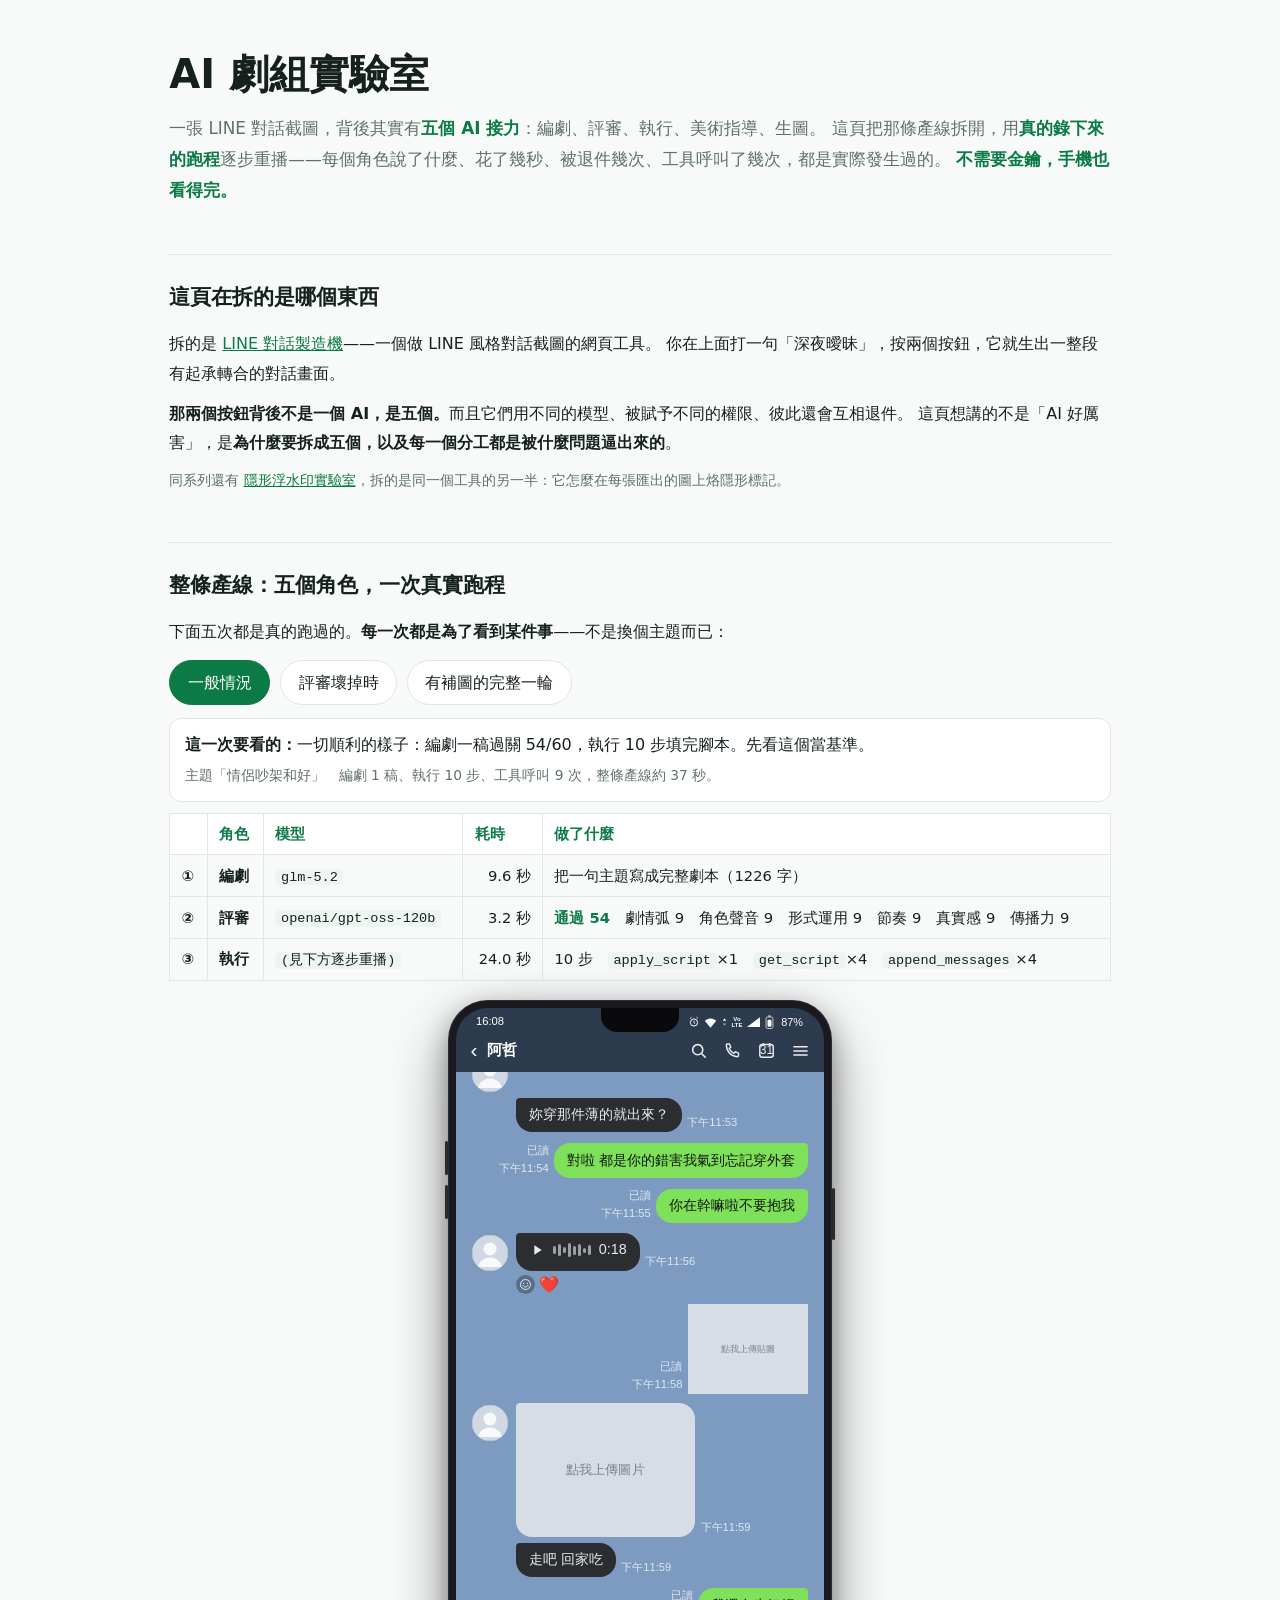
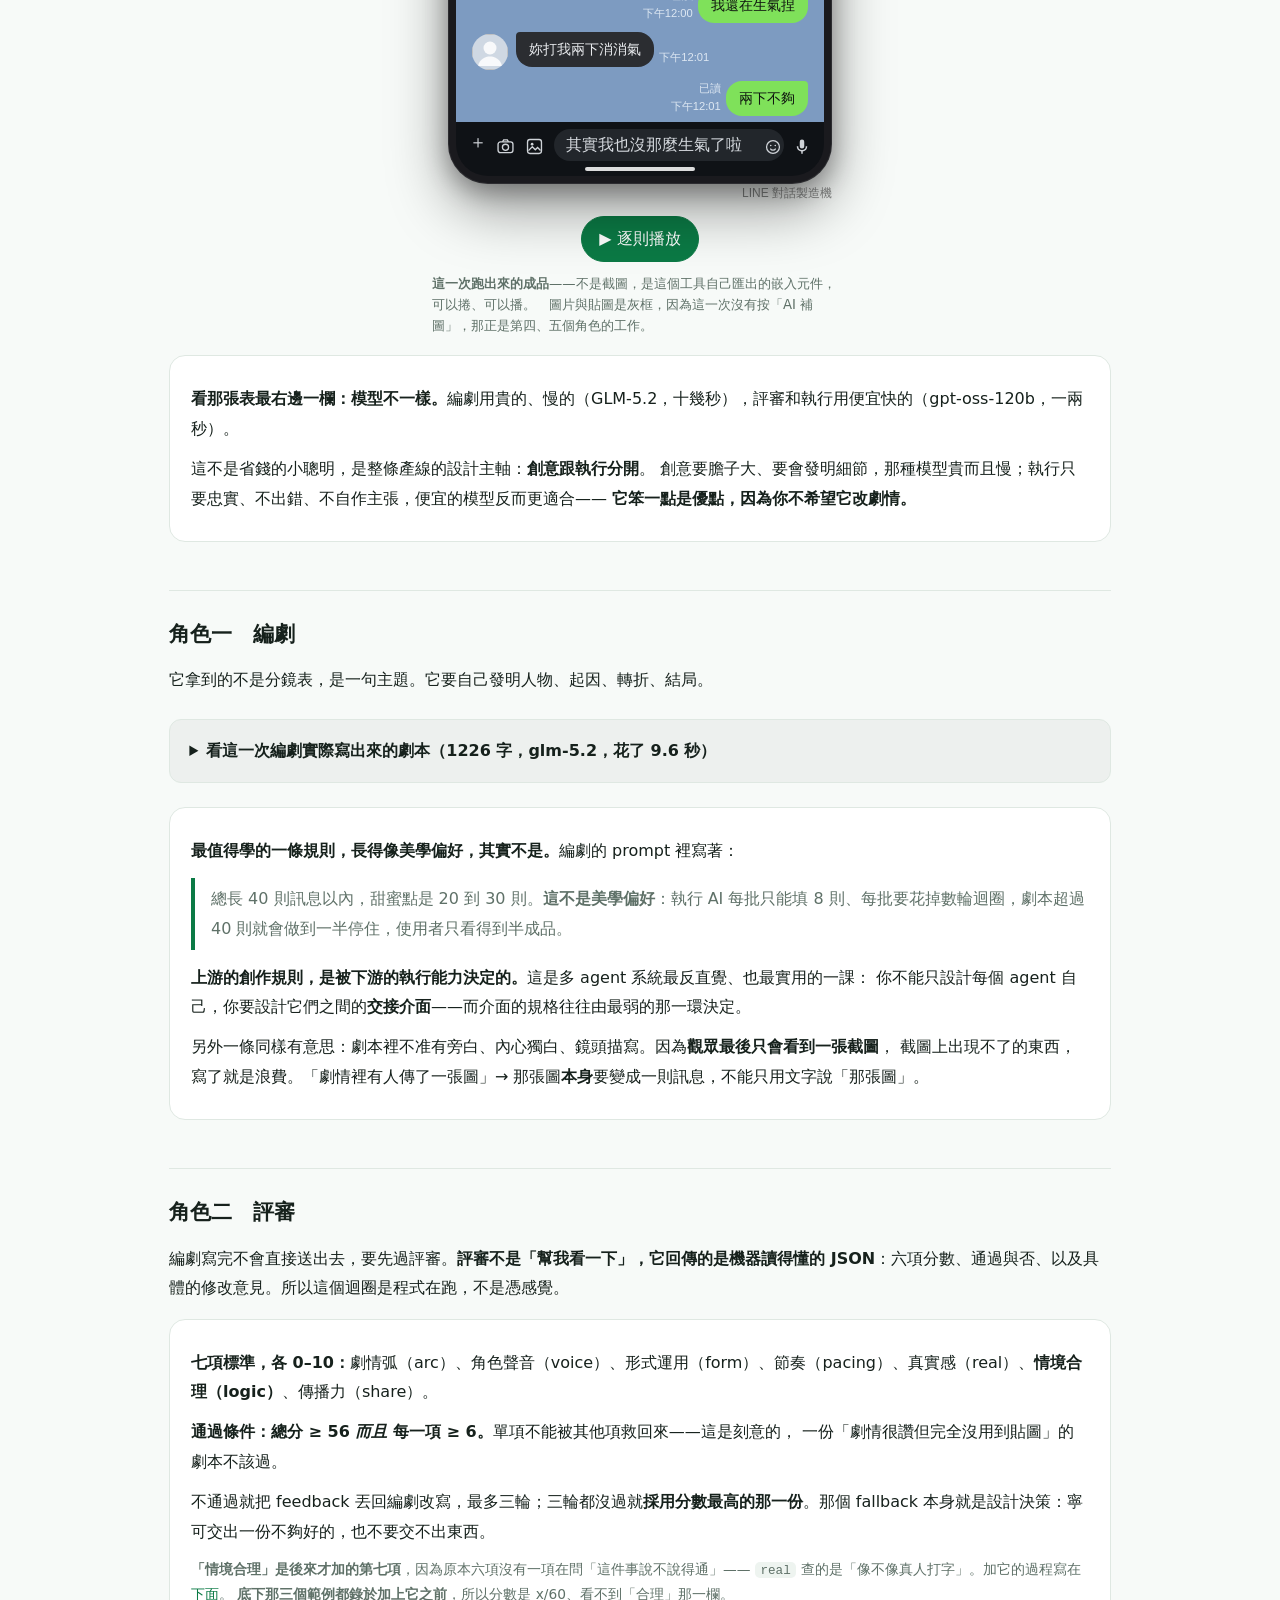
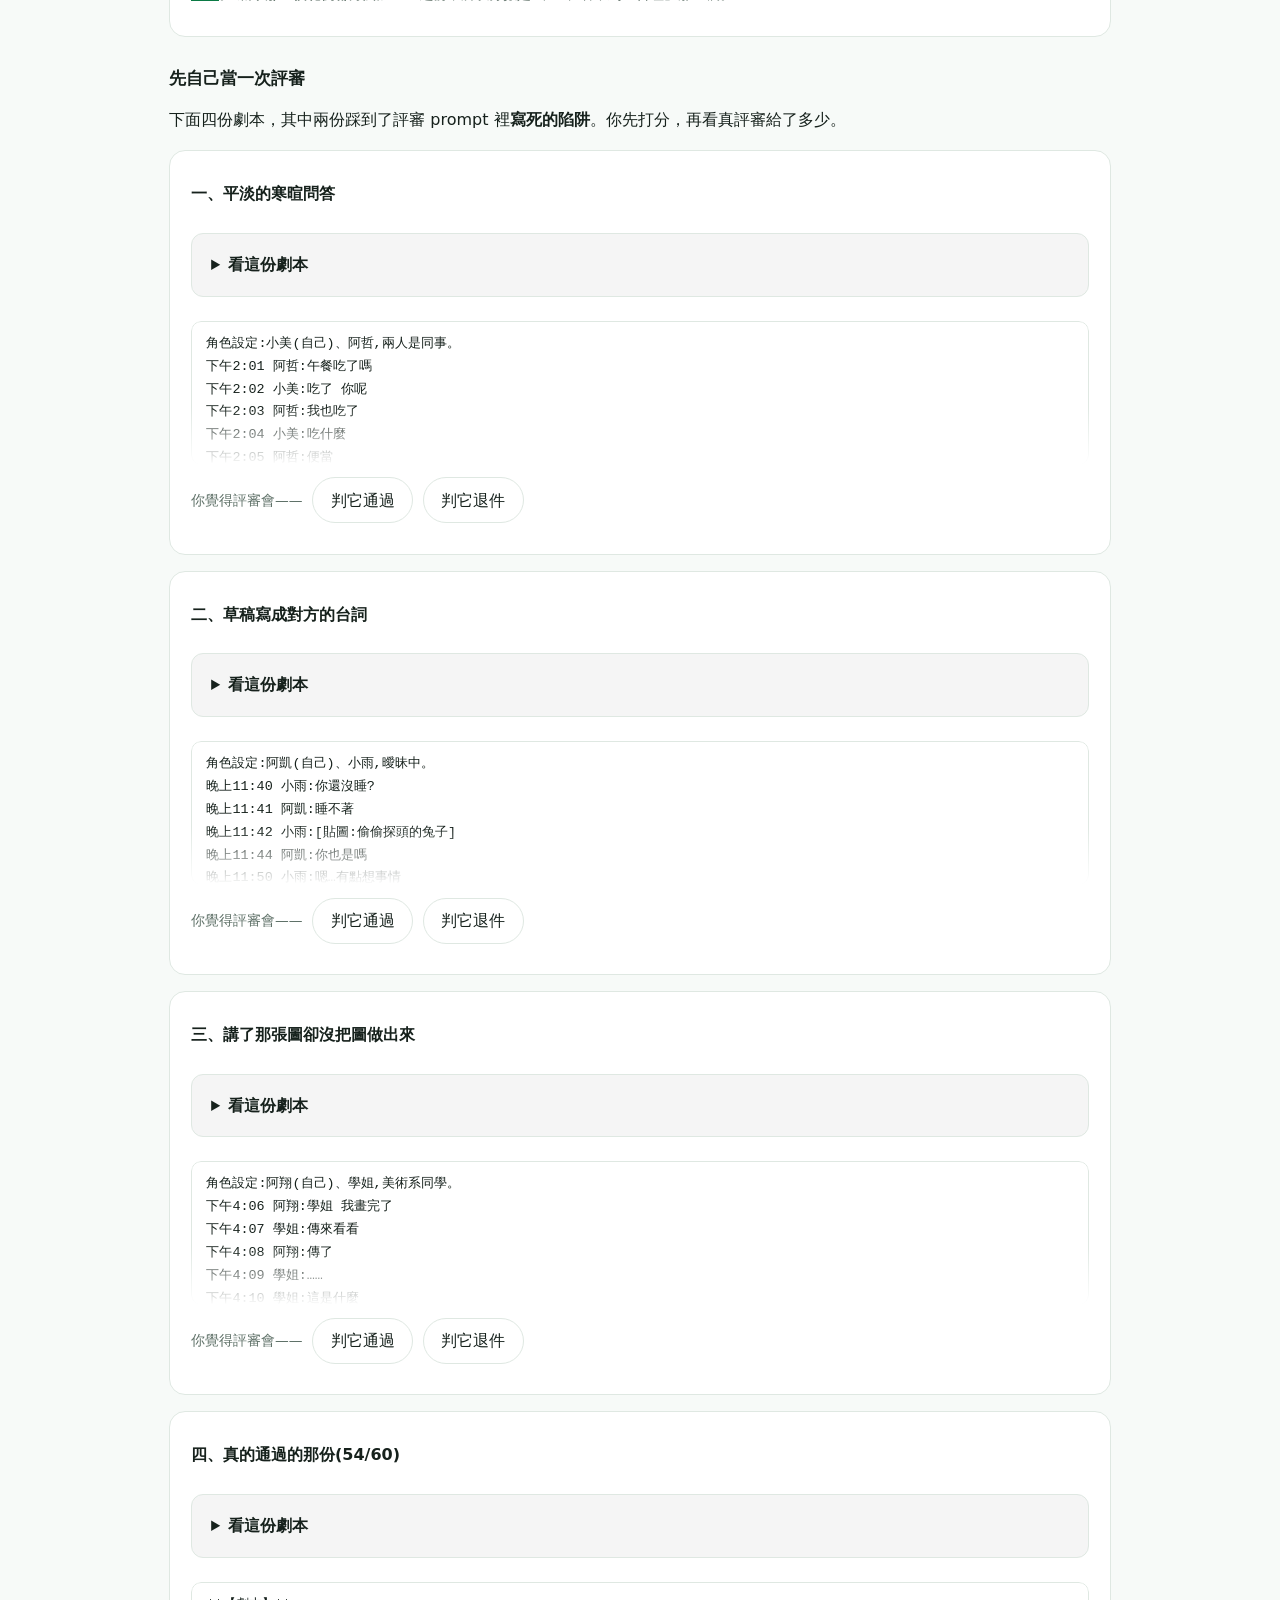
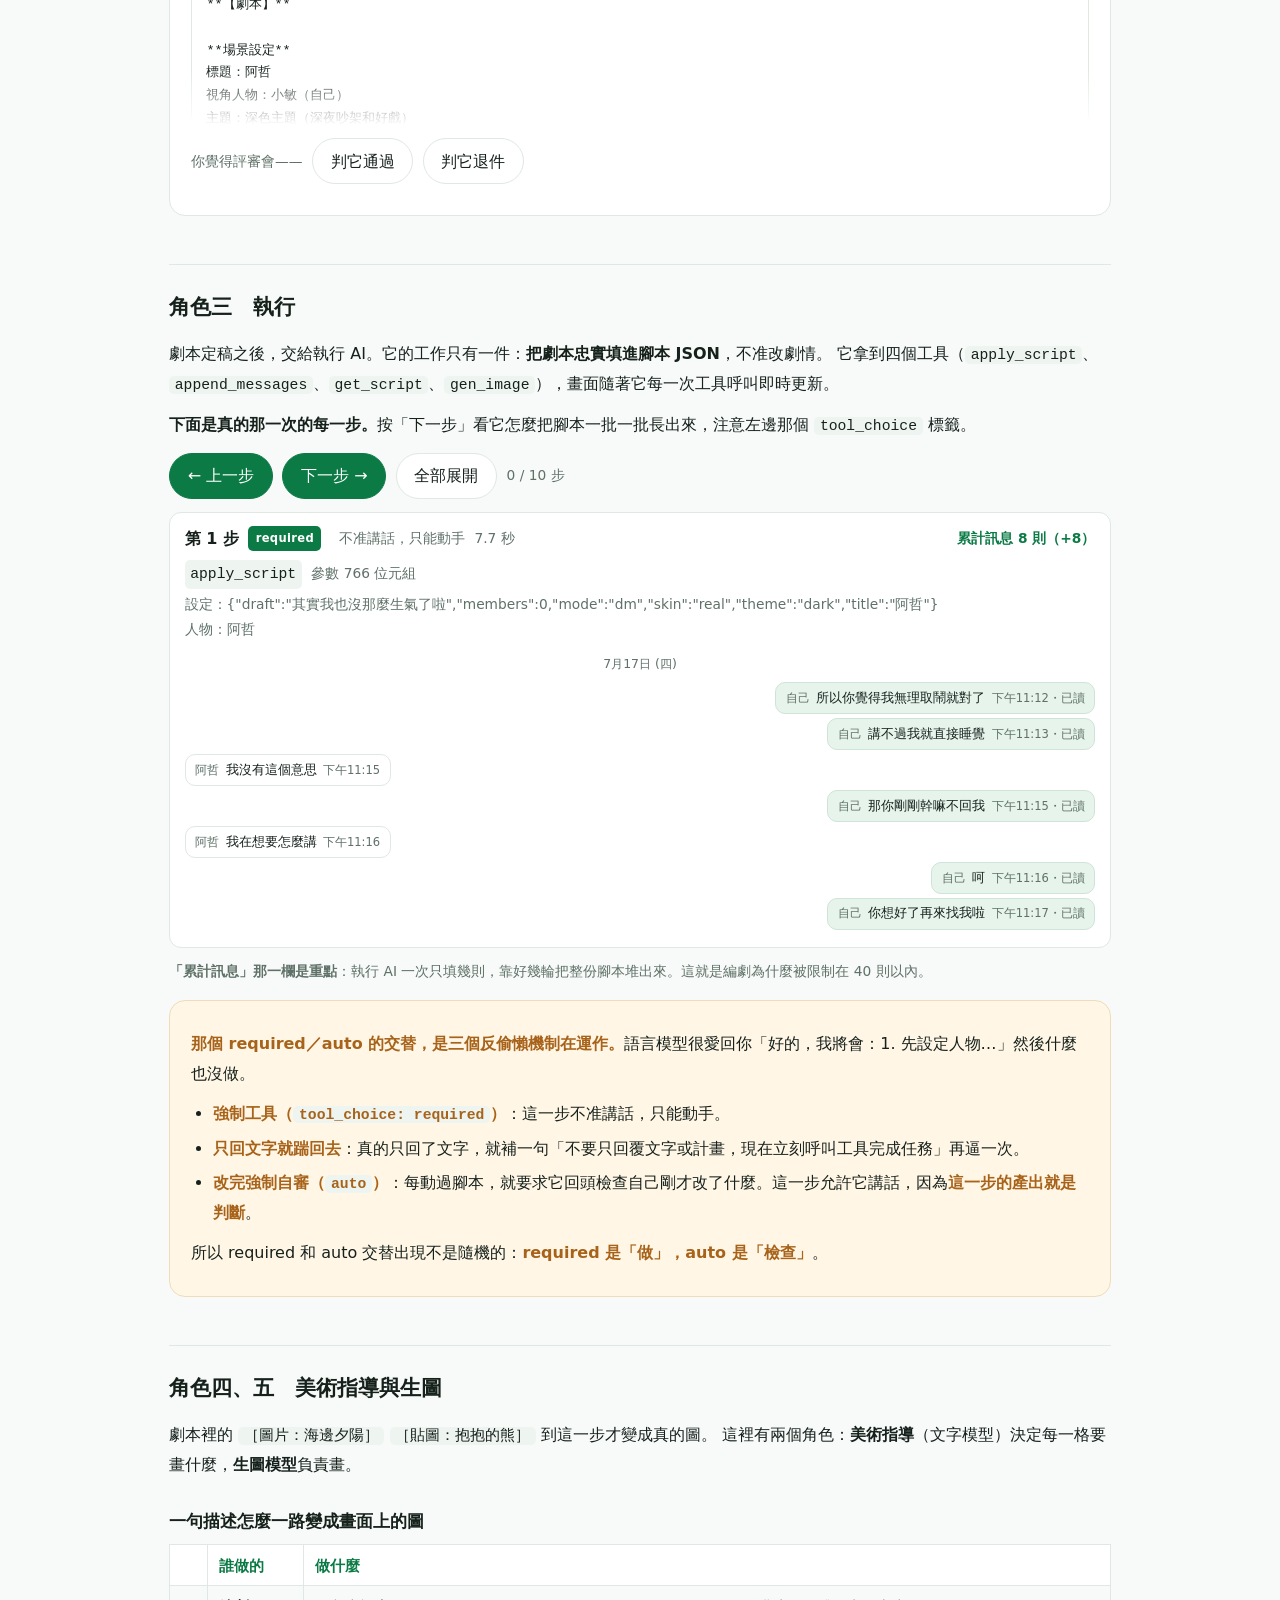
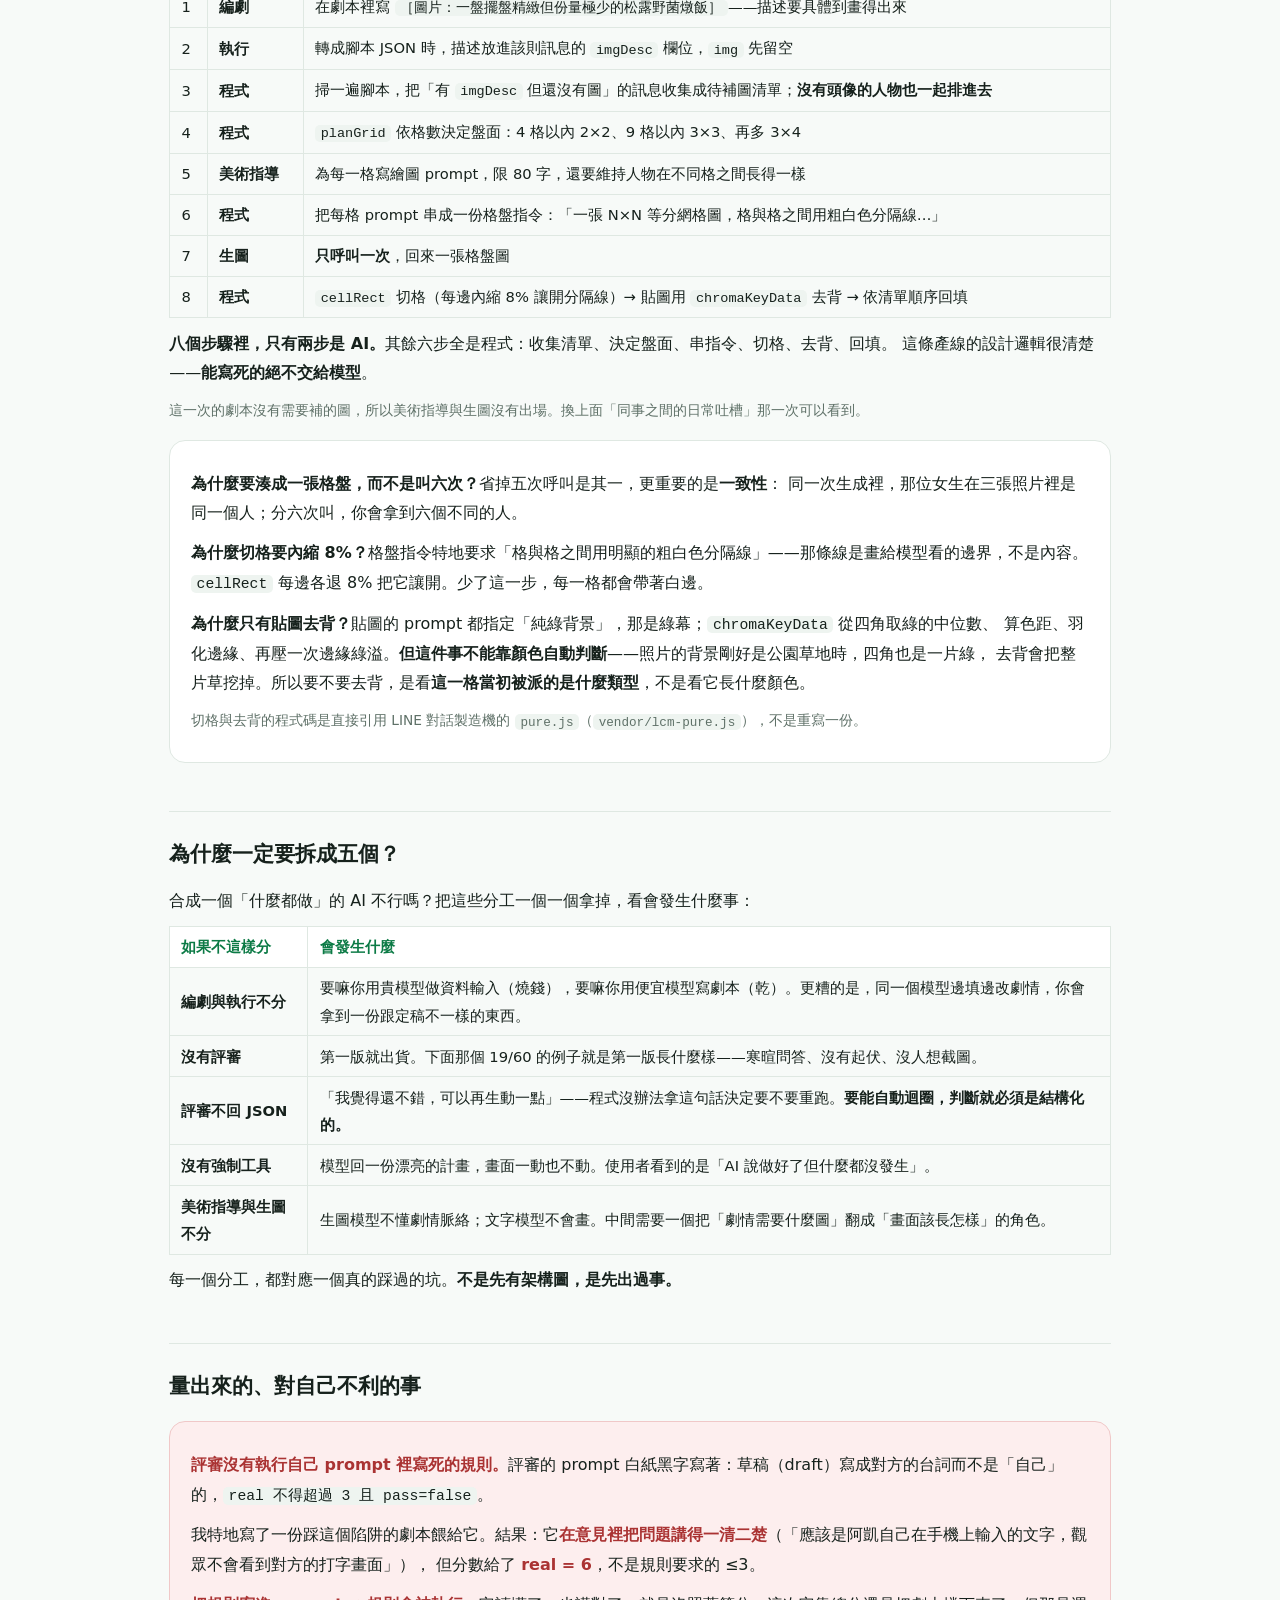
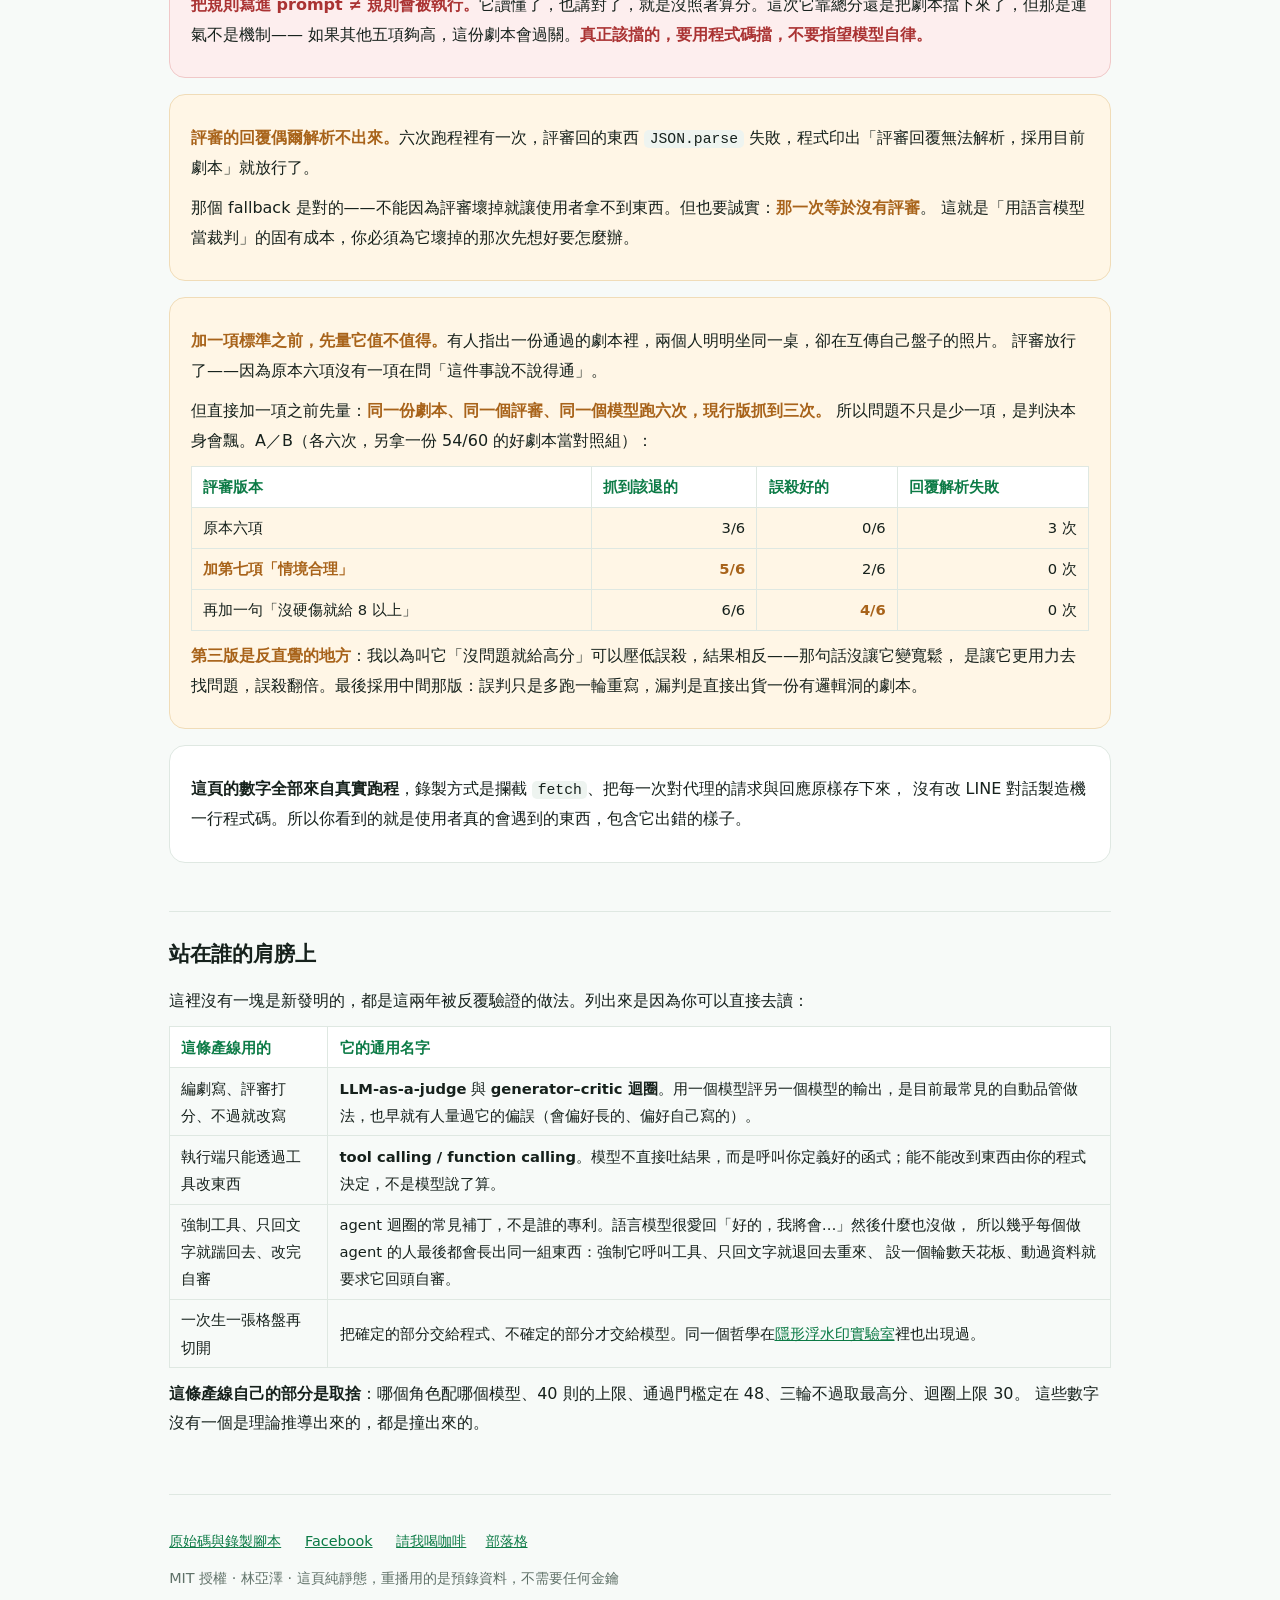
==== commit d500cf73: "換上代購那一輪：情境站得住，而且錄到評審真的退件重寫 原本的「有補圖的完整一輪」是兩個人同桌吃飯卻互傳自己盤子的照片， 情境不成立。換成代購那一次：一個人在新竹店裡、一個人在台北，每張 照片都有非傳不" ====
--- a/index.html
+++ b/index.html
@@ -185,10 +185,13 @@
 <h2 id="critic">角色二　評審</h2>
 <p>編劇寫完不會直接送出去，要先過評審。<b>評審不是「幫我看一下」，它回傳的是機器讀得懂的 JSON</b>：六項分數、通過與否、以及具體的修改意見。所以這個迴圈是程式在跑，不是憑感覺。</p>
 <div class="card">
-  <p><b>六項標準，各 0–10：</b>劇情弧（arc）、角色聲音（voice）、形式運用（form）、節奏（pacing）、真實感（real）、傳播力（share）。</p>
-  <p><b>通過條件：總分 ≥ 48 <em>而且</em> 每一項 ≥ 6。</b>單項不能被其他項救回來——這是刻意的，
+  <p><b>七項標準，各 0–10：</b>劇情弧（arc）、角色聲音（voice）、形式運用（form）、節奏（pacing）、真實感（real）、<b>情境合理（logic）</b>、傳播力（share）。</p>
+  <p><b>通過條件：總分 ≥ 56 <em>而且</em> 每一項 ≥ 6。</b>單項不能被其他項救回來——這是刻意的，
   一份「劇情很讚但完全沒用到貼圖」的劇本不該過。</p>
   <p>不通過就把 feedback 丟回編劇改寫，最多三輪；三輪都沒過就<b>採用分數最高的那一份</b>。那個 fallback 本身就是設計決策：寧可交出一份不夠好的，也不要交不出東西。</p>
+  <p class="hint"><b>「情境合理」是後來才加的第七項</b>，因為原本六項沒有一項在問「這件事說不說得通」——
+  <code>real</code> 查的是「像不像真人打字」。加它的過程寫在<a href="#found">下面</a>。
+  <b>底下那三個範例都錄於加上它之前</b>，所以分數是 x/60、看不到「合理」那一欄。</p>
 </div>
 
 <h3>先自己當一次評審</h3>
@@ -267,6 +270,20 @@
   <p><b>評審的回覆偶爾解析不出來。</b>六次跑程裡有一次，評審回的東西 <code>JSON.parse</code> 失敗，程式印出「評審回覆無法解析，採用目前劇本」就放行了。</p>
   <p>那個 fallback 是對的——不能因為評審壞掉就讓使用者拿不到東西。但也要誠實：<b>那一次等於沒有評審</b>。
   這就是「用語言模型當裁判」的固有成本，你必須為它壞掉的那次先想好要怎麼辦。</p>
+</div>
+<div class="card warn">
+  <p><b>加一項標準之前，先量它值不值得。</b>有人指出一份通過的劇本裡，兩個人明明坐同一桌，卻在互傳自己盤子的照片。
+  評審放行了——因為原本六項沒有一項在問「這件事說不說得通」。</p>
+  <p>但直接加一項之前先量：<b>同一份劇本、同一個評審、同一個模型跑六次，現行版抓到三次。</b>
+  所以問題不只是少一項，是判決本身會飄。A／B（各六次，另拿一份 54/60 的好劇本當對照組）：</p>
+  <div class="tscroll"><table>
+    <tr><th>評審版本</th><th class="num">抓到該退的</th><th class="num">誤殺好的</th><th class="num">回覆解析失敗</th></tr>
+    <tr><td>原本六項</td><td class="num">3/6</td><td class="num">0/6</td><td class="num">3 次</td></tr>
+    <tr><td><b>加第七項「情境合理」</b></td><td class="num"><b>5/6</b></td><td class="num">2/6</td><td class="num">0 次</td></tr>
+    <tr><td>再加一句「沒硬傷就給 8 以上」</td><td class="num">6/6</td><td class="num" style="color:var(--bad)"><b>4/6</b></td><td class="num">0 次</td></tr>
+  </table></div>
+  <p><b>第三版是反直覺的地方</b>：我以為叫它「沒問題就給高分」可以壓低誤殺，結果相反——那句話沒讓它變寬鬆，
+  是讓它更用力去找問題，誤殺翻倍。最後採用中間那版：誤判只是多跑一輪重寫，漏判是直接出貨一份有邏輯洞的劇本。</p>
 </div>
 <div class="card">
   <p><b>這頁的數字全部來自真實跑程</b>，錄製方式是攔截 <code>fetch</code>、把每一次對代理的請求與回應原樣存下來，
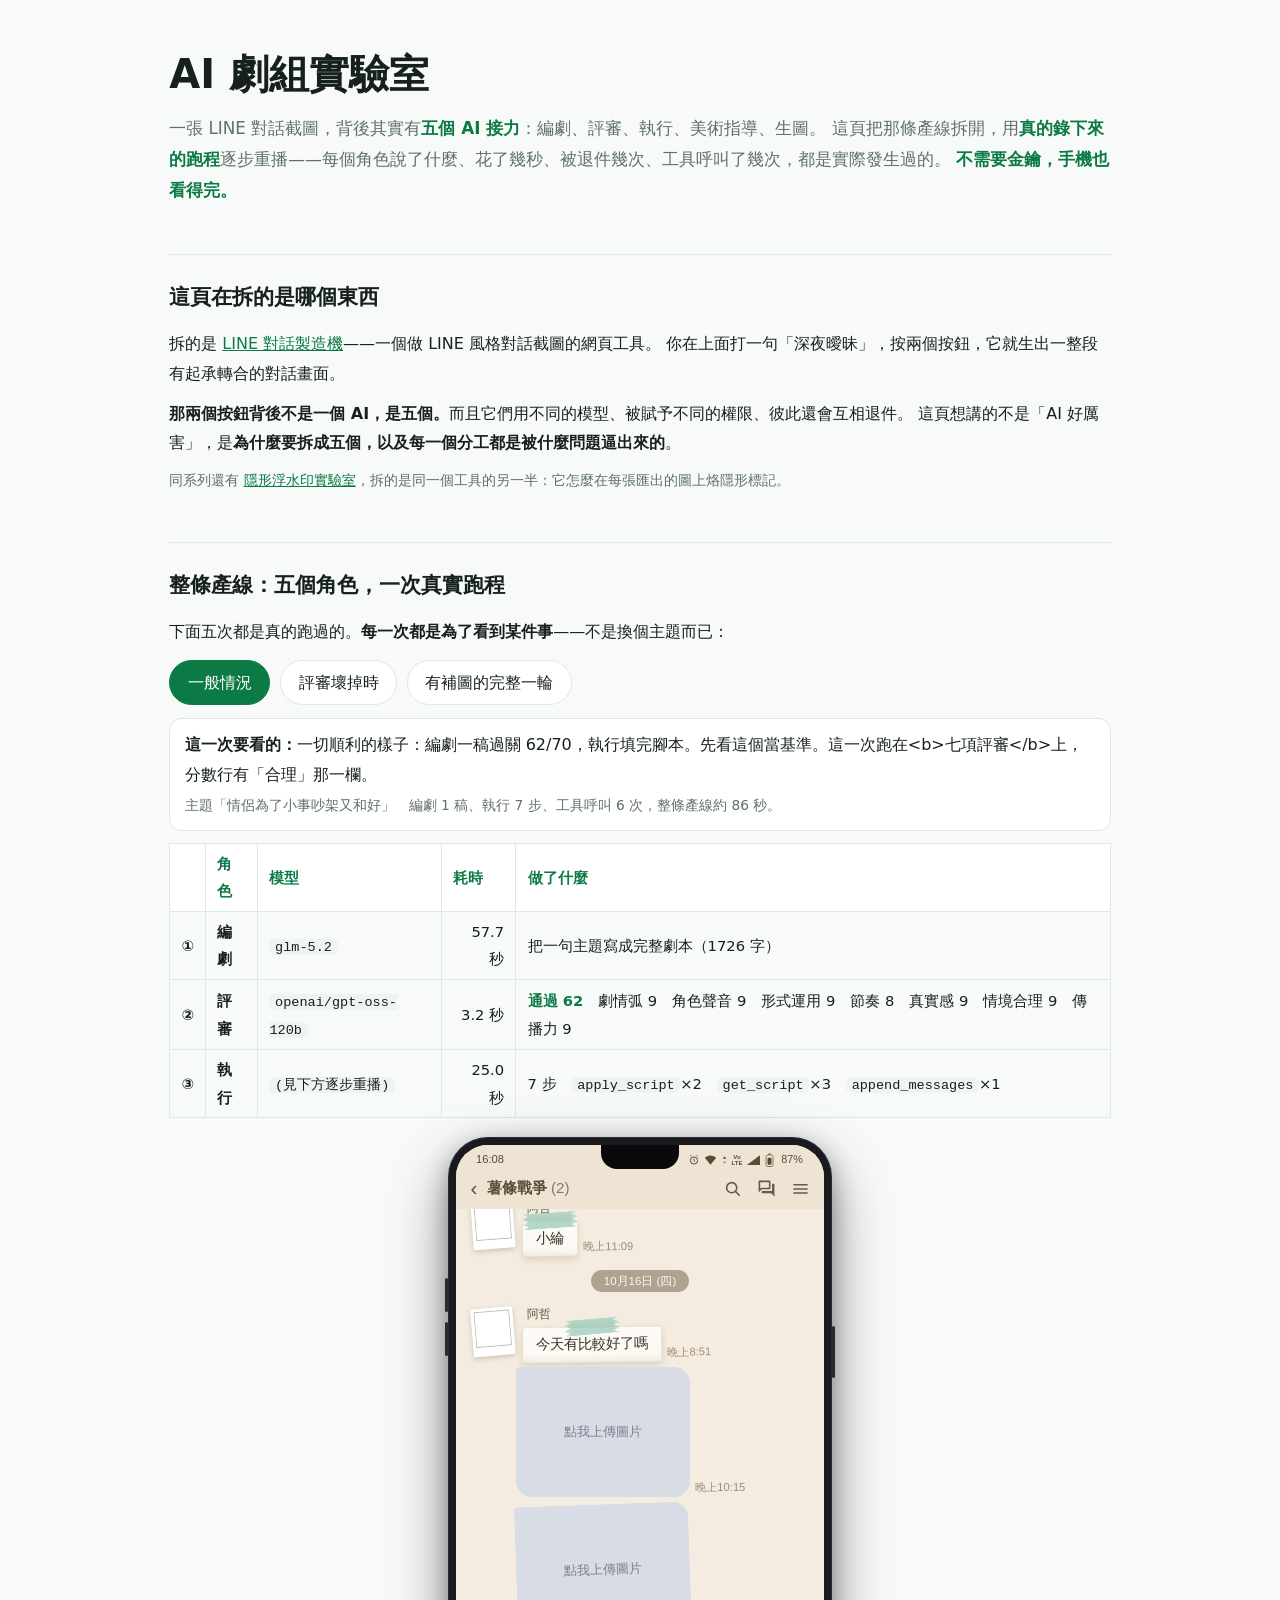
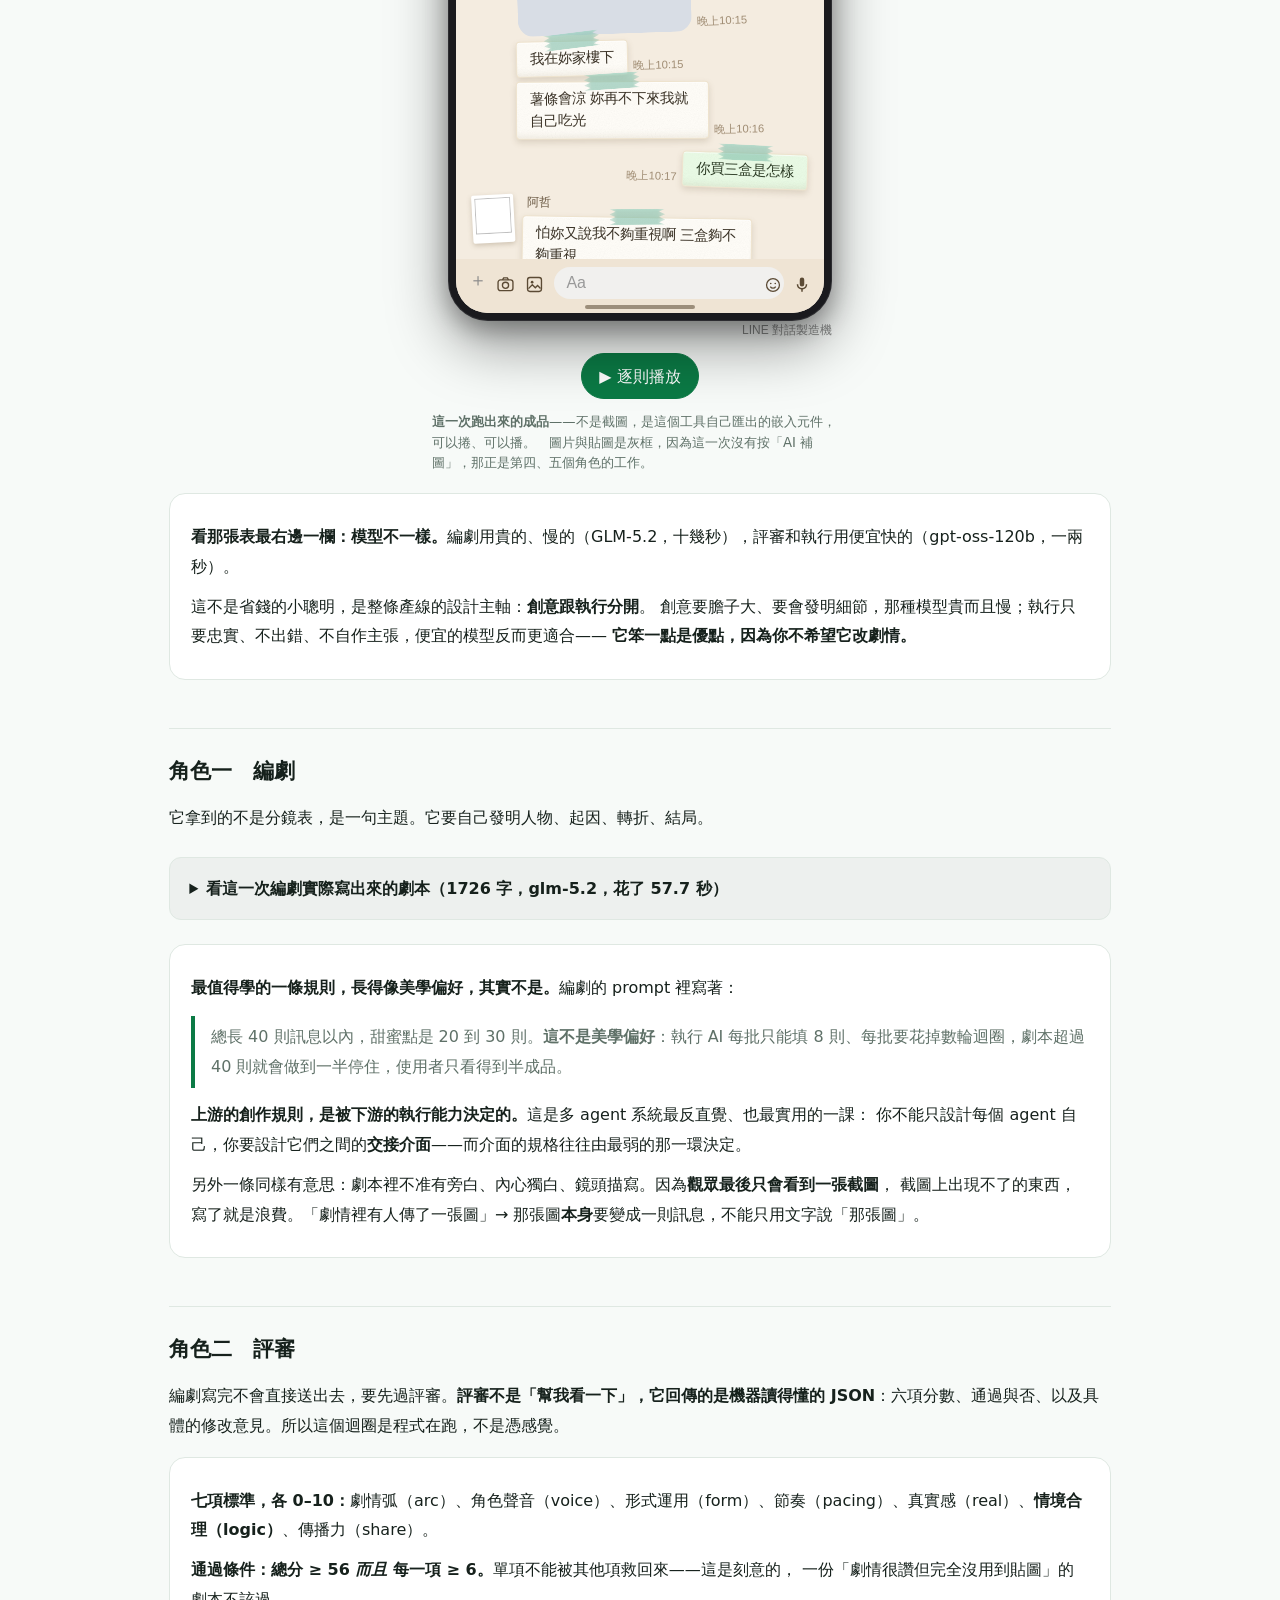
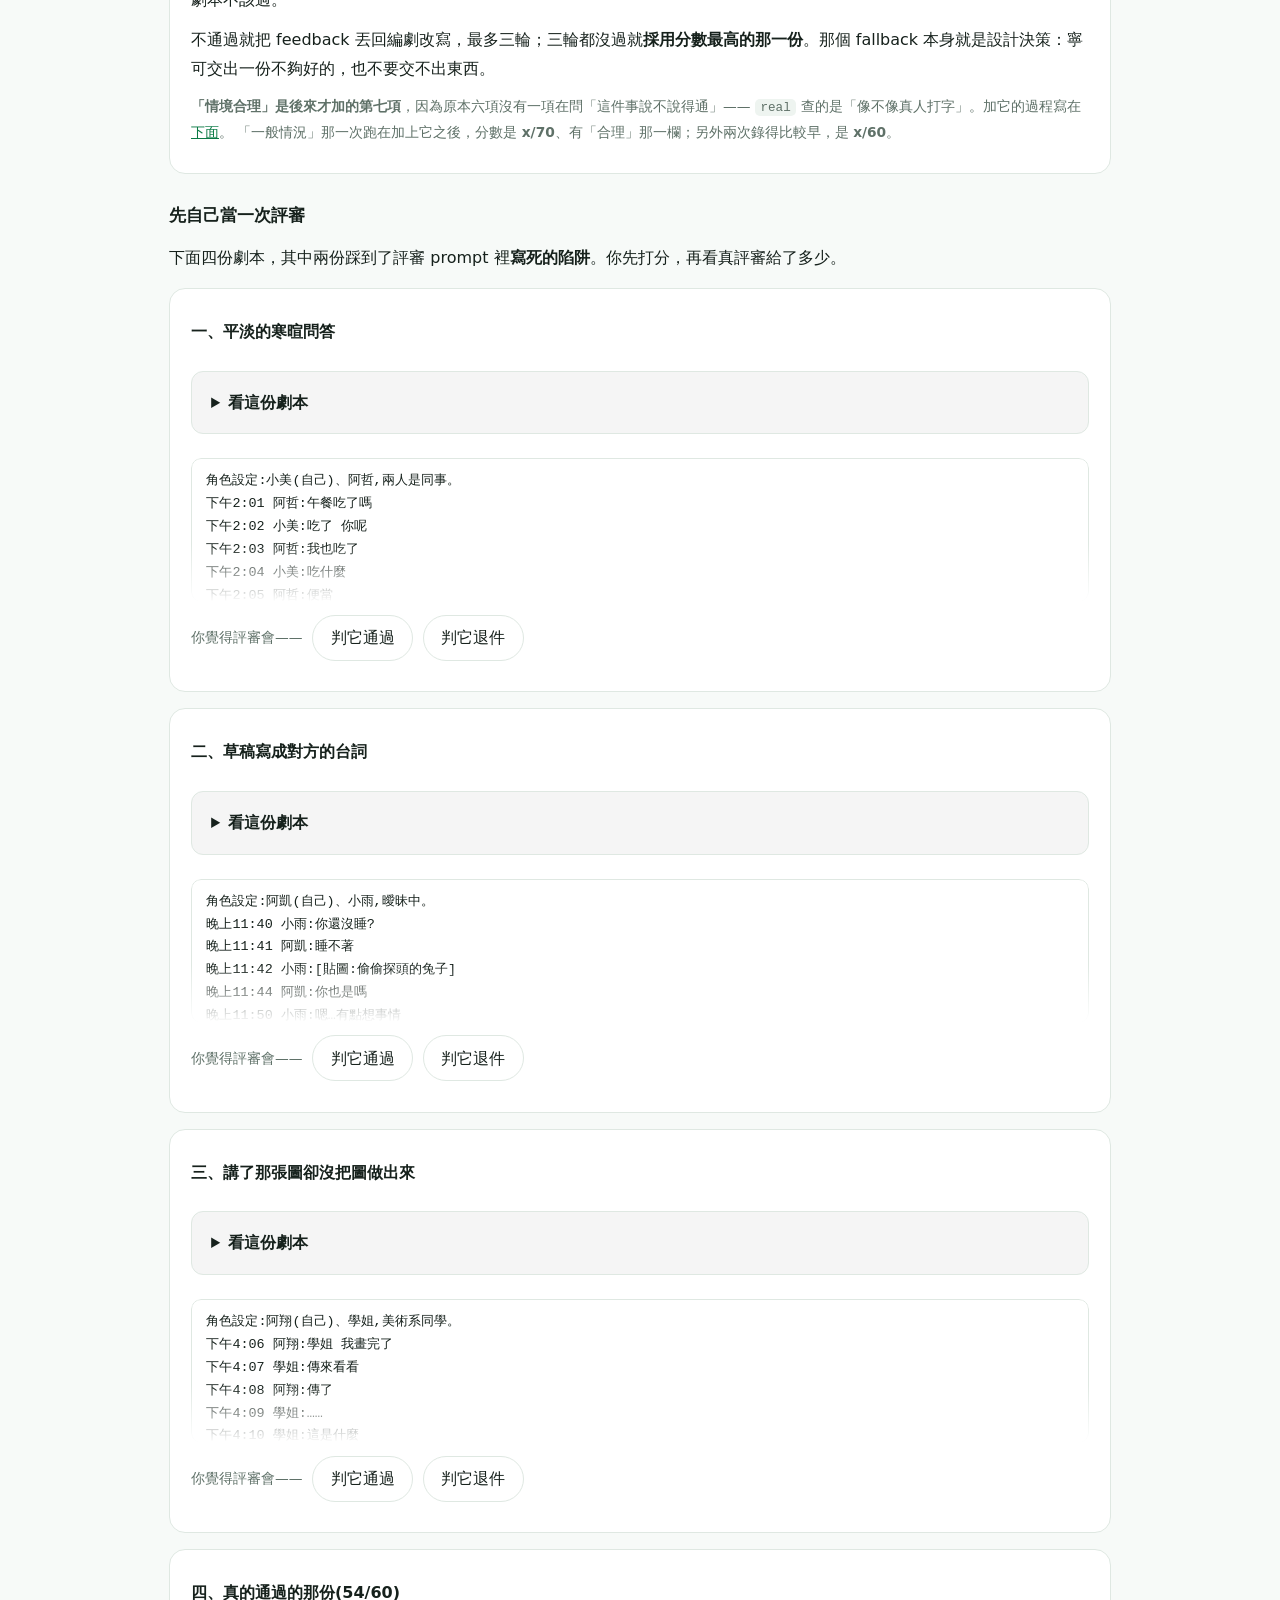
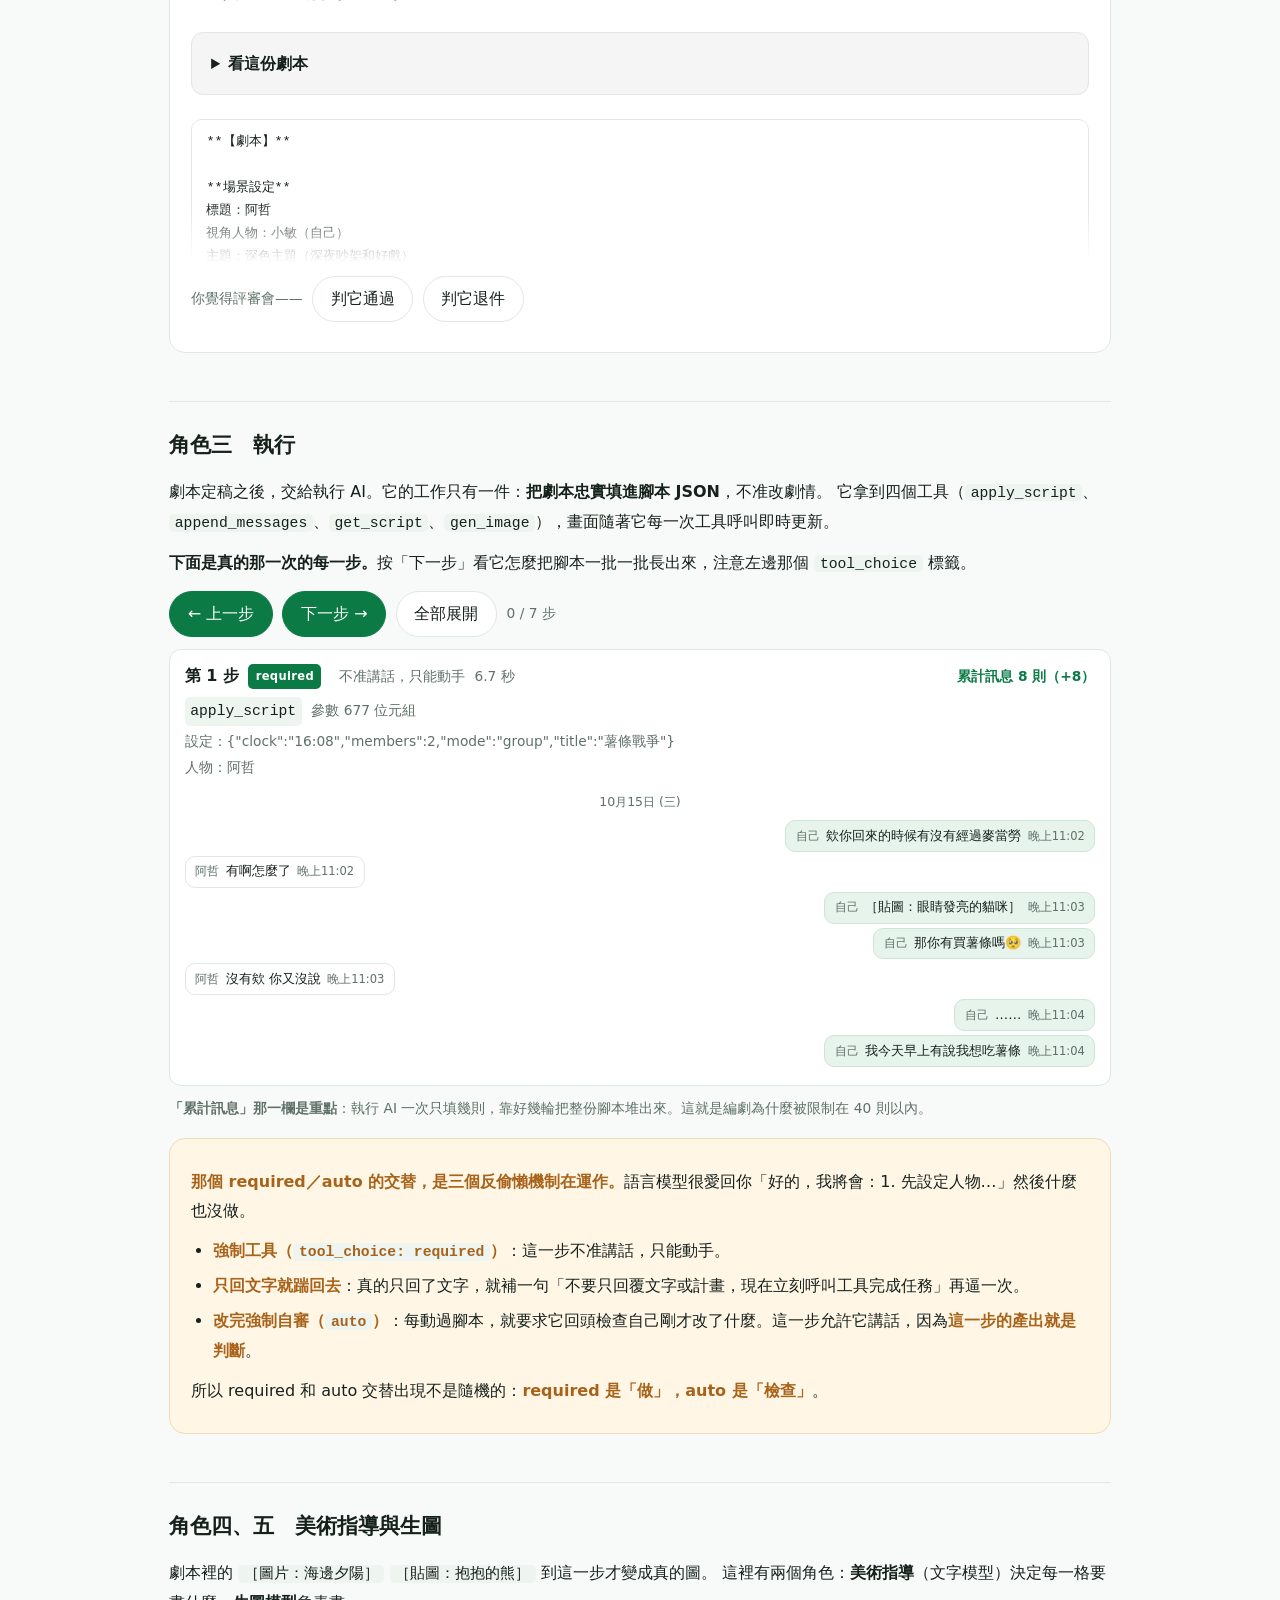
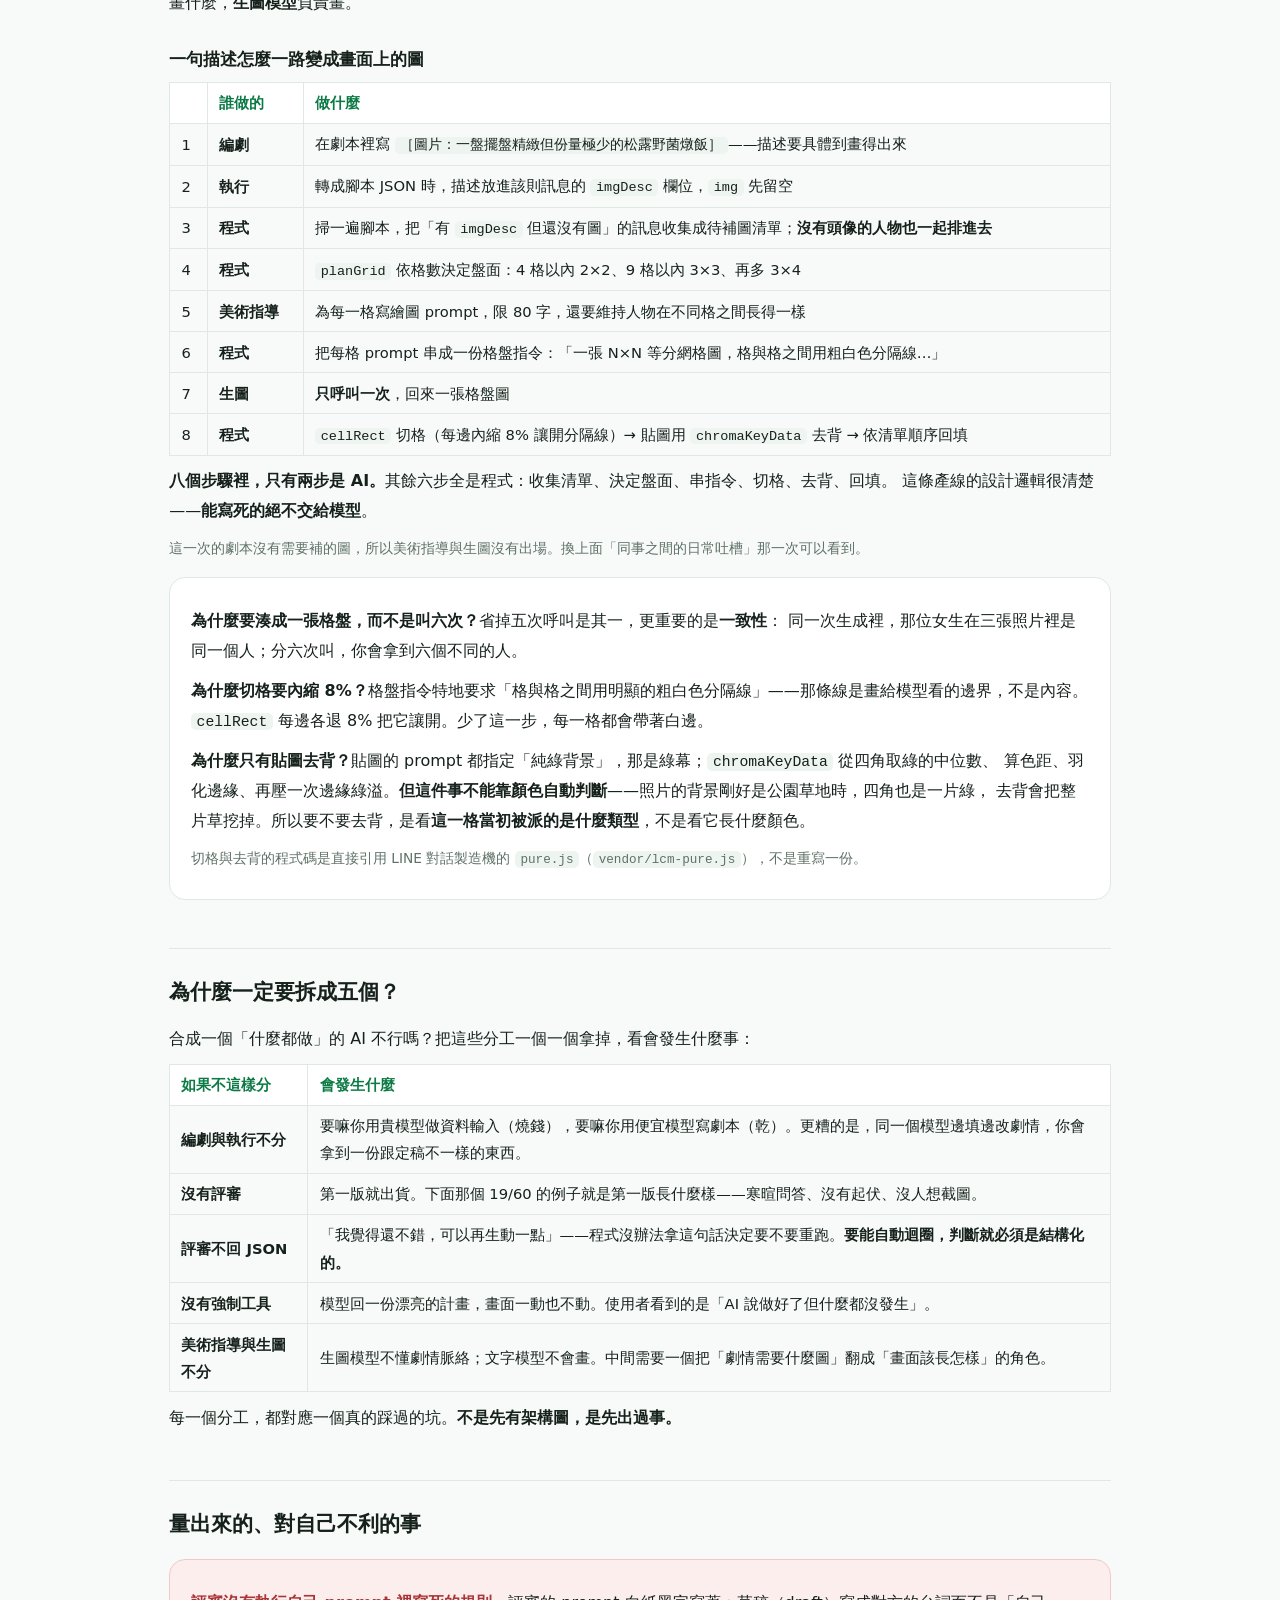
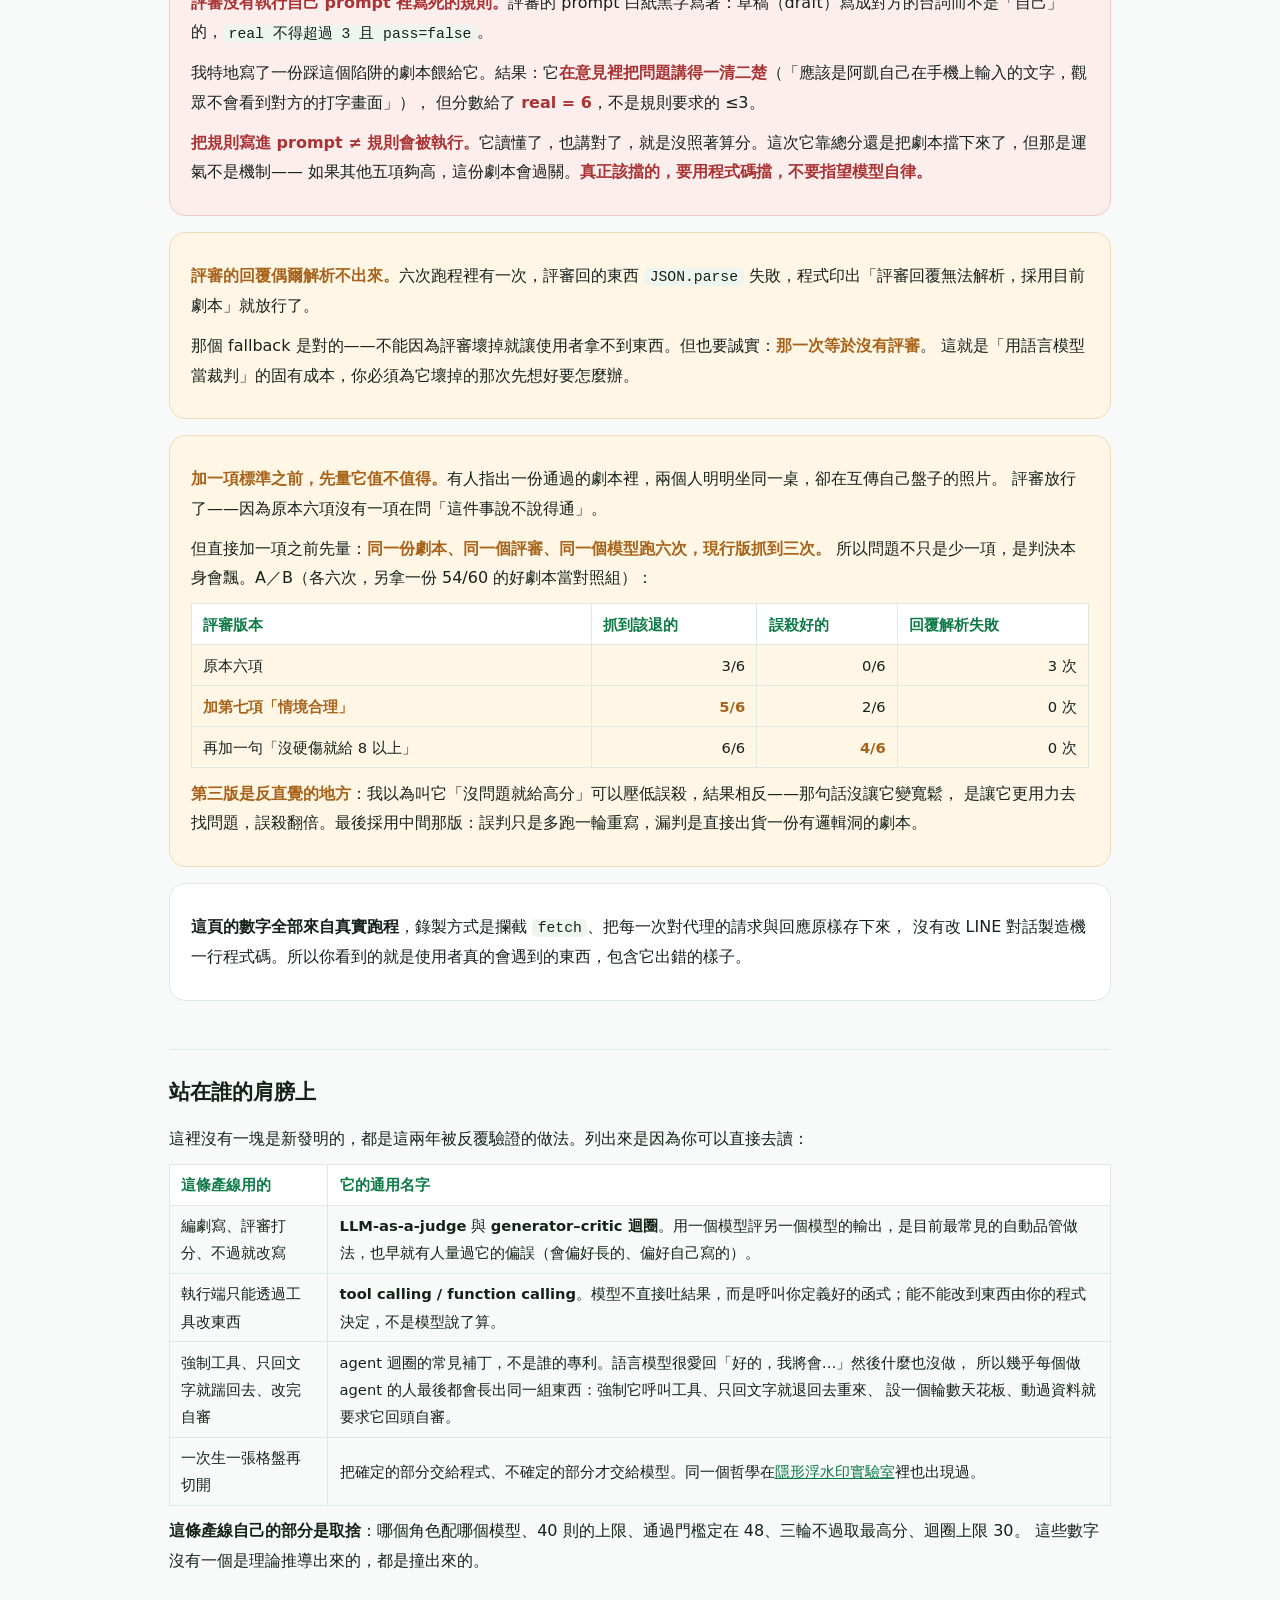
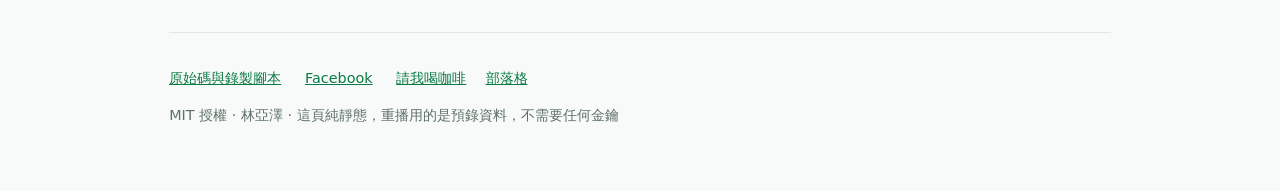
==== commit 58718521: "「一般情況」改用七項評審那一次重錄的 原本的基準範例是六項評審時代錄的，分數行看不到「合理」。重錄一次 （62/70 一稿過關），現在點進去就看得到現行設計的七欄分數。  另外兩個維持不動： - 評審" ====
--- a/index.html
+++ b/index.html
@@ -191,7 +191,7 @@
   <p>不通過就把 feedback 丟回編劇改寫，最多三輪；三輪都沒過就<b>採用分數最高的那一份</b>。那個 fallback 本身就是設計決策：寧可交出一份不夠好的，也不要交不出東西。</p>
   <p class="hint"><b>「情境合理」是後來才加的第七項</b>，因為原本六項沒有一項在問「這件事說不說得通」——
   <code>real</code> 查的是「像不像真人打字」。加它的過程寫在<a href="#found">下面</a>。
-  <b>底下那三個範例都錄於加上它之前</b>，所以分數是 x/60、看不到「合理」那一欄。</p>
+  「一般情況」那一次跑在加上它之後，分數是 <b>x/70</b>、有「合理」那一欄；另外兩次錄得比較早，是 <b>x/60</b>。</p>
 </div>
 
 <h3>先自己當一次評審</h3>
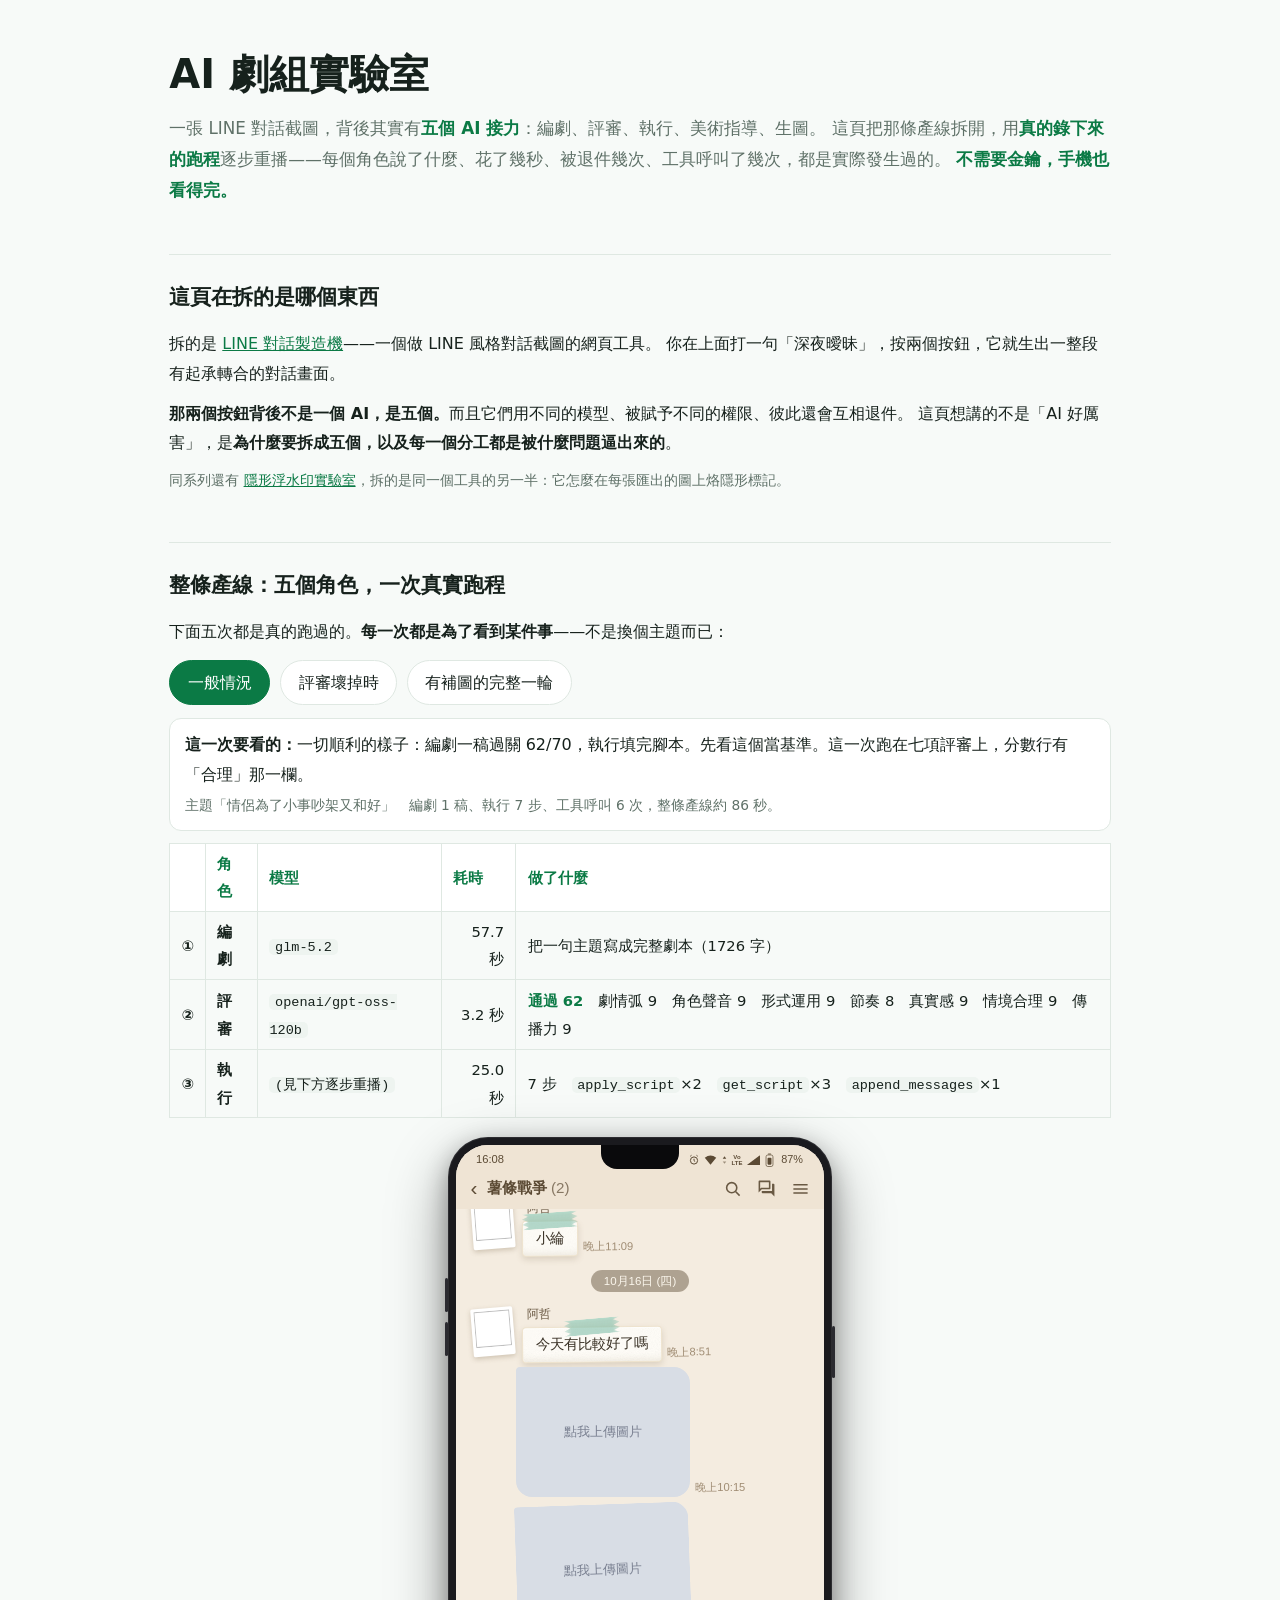
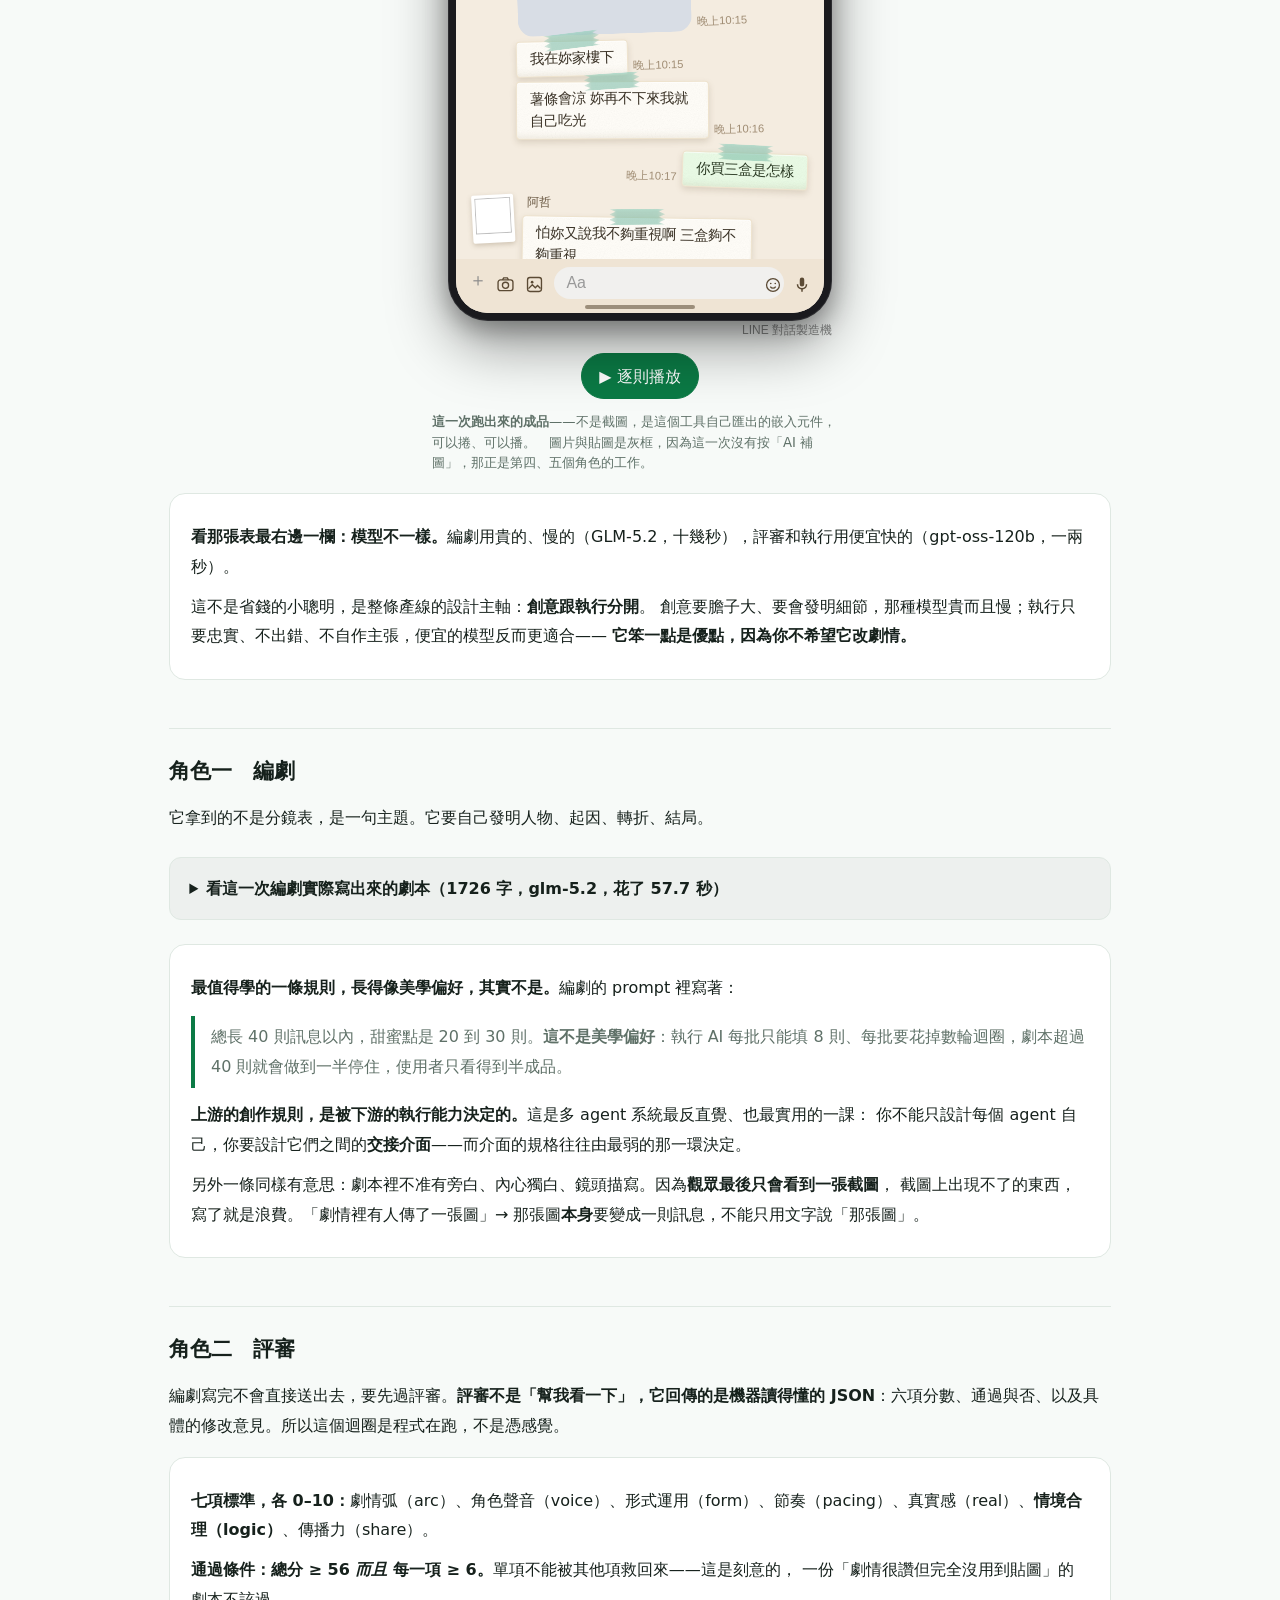
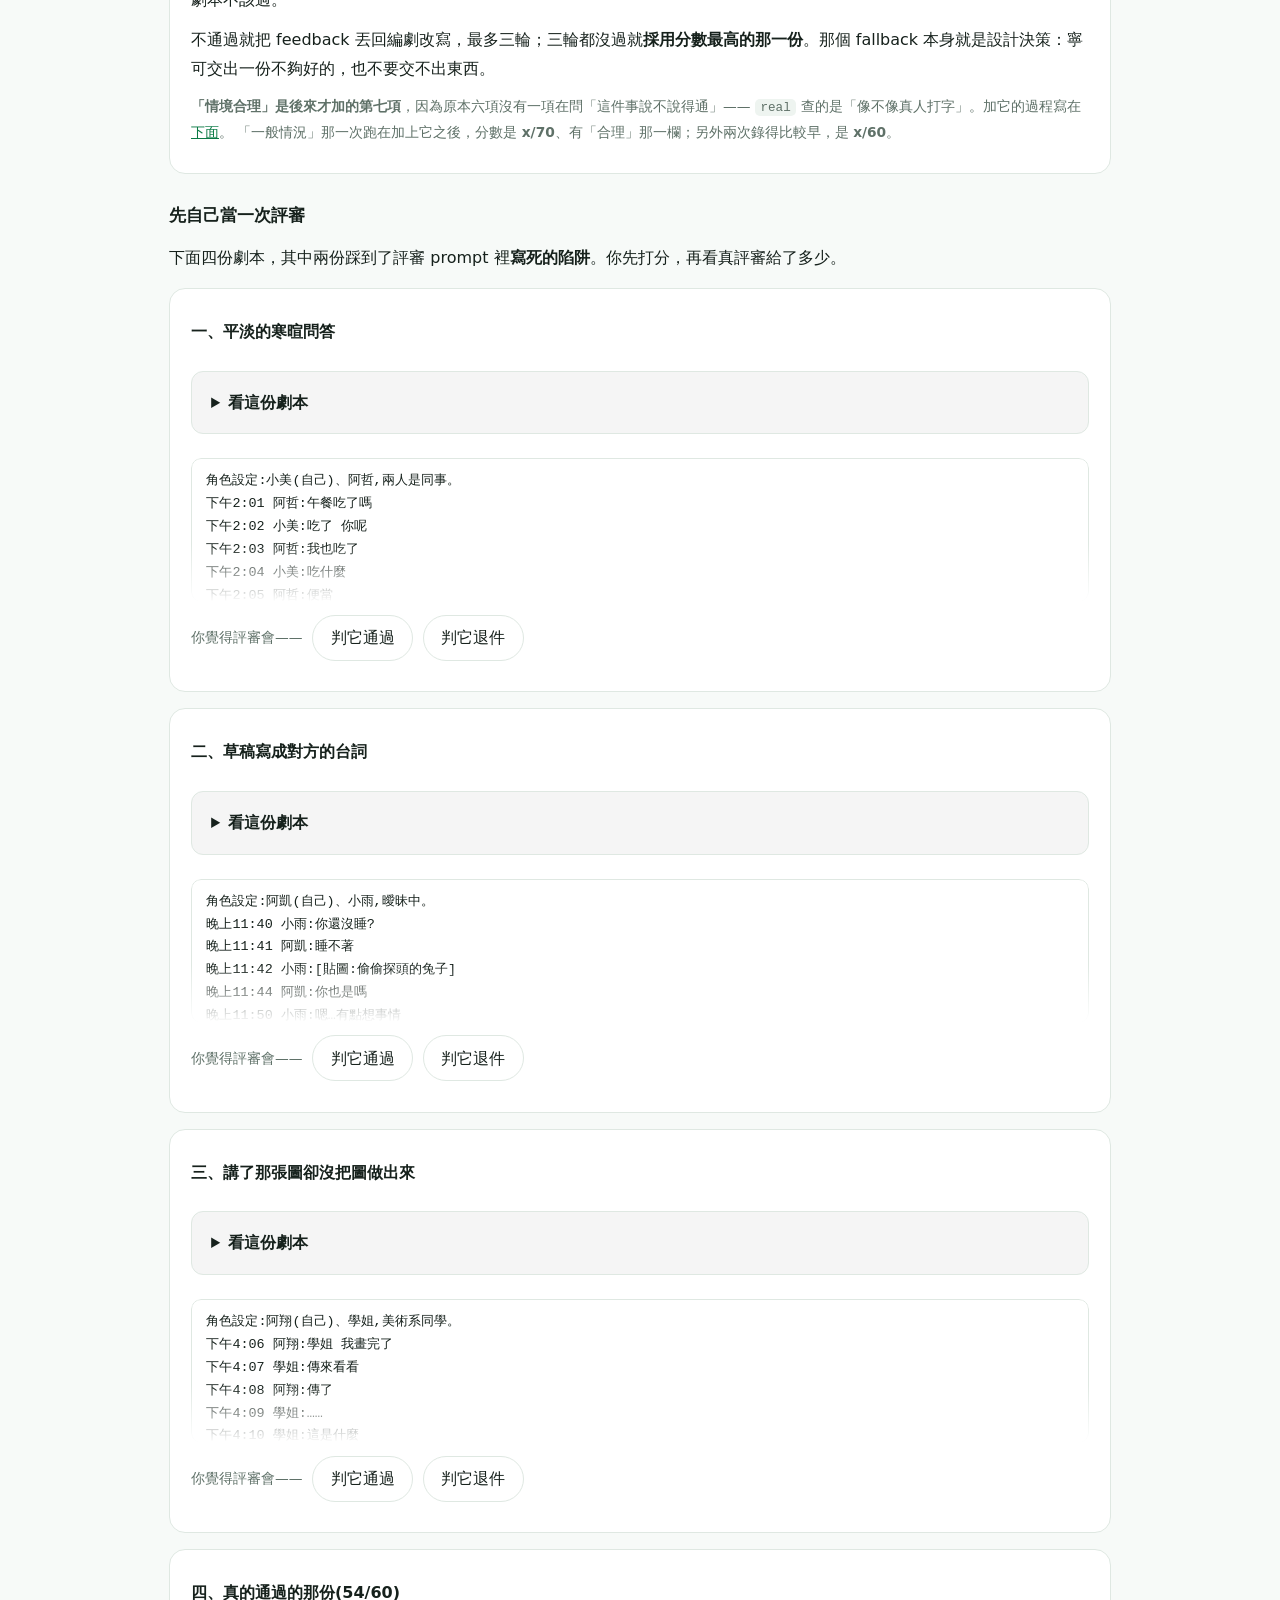
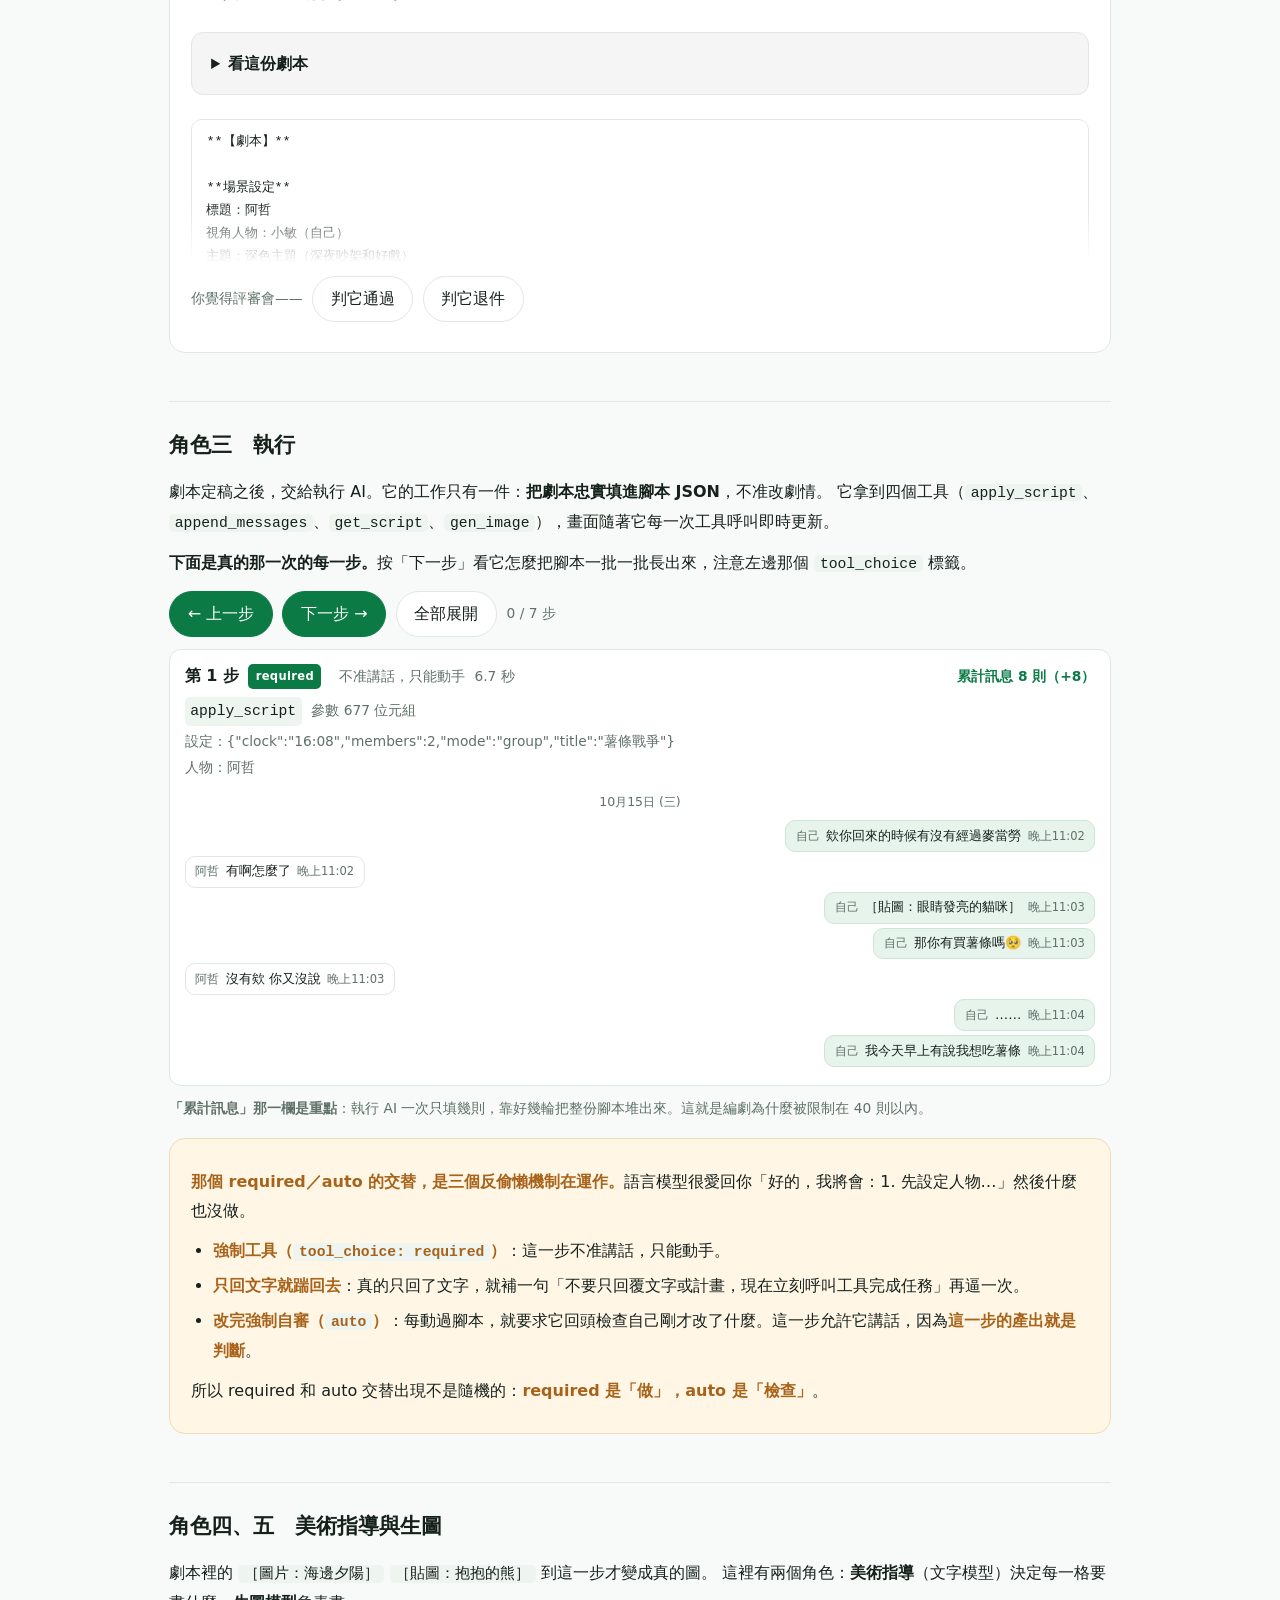
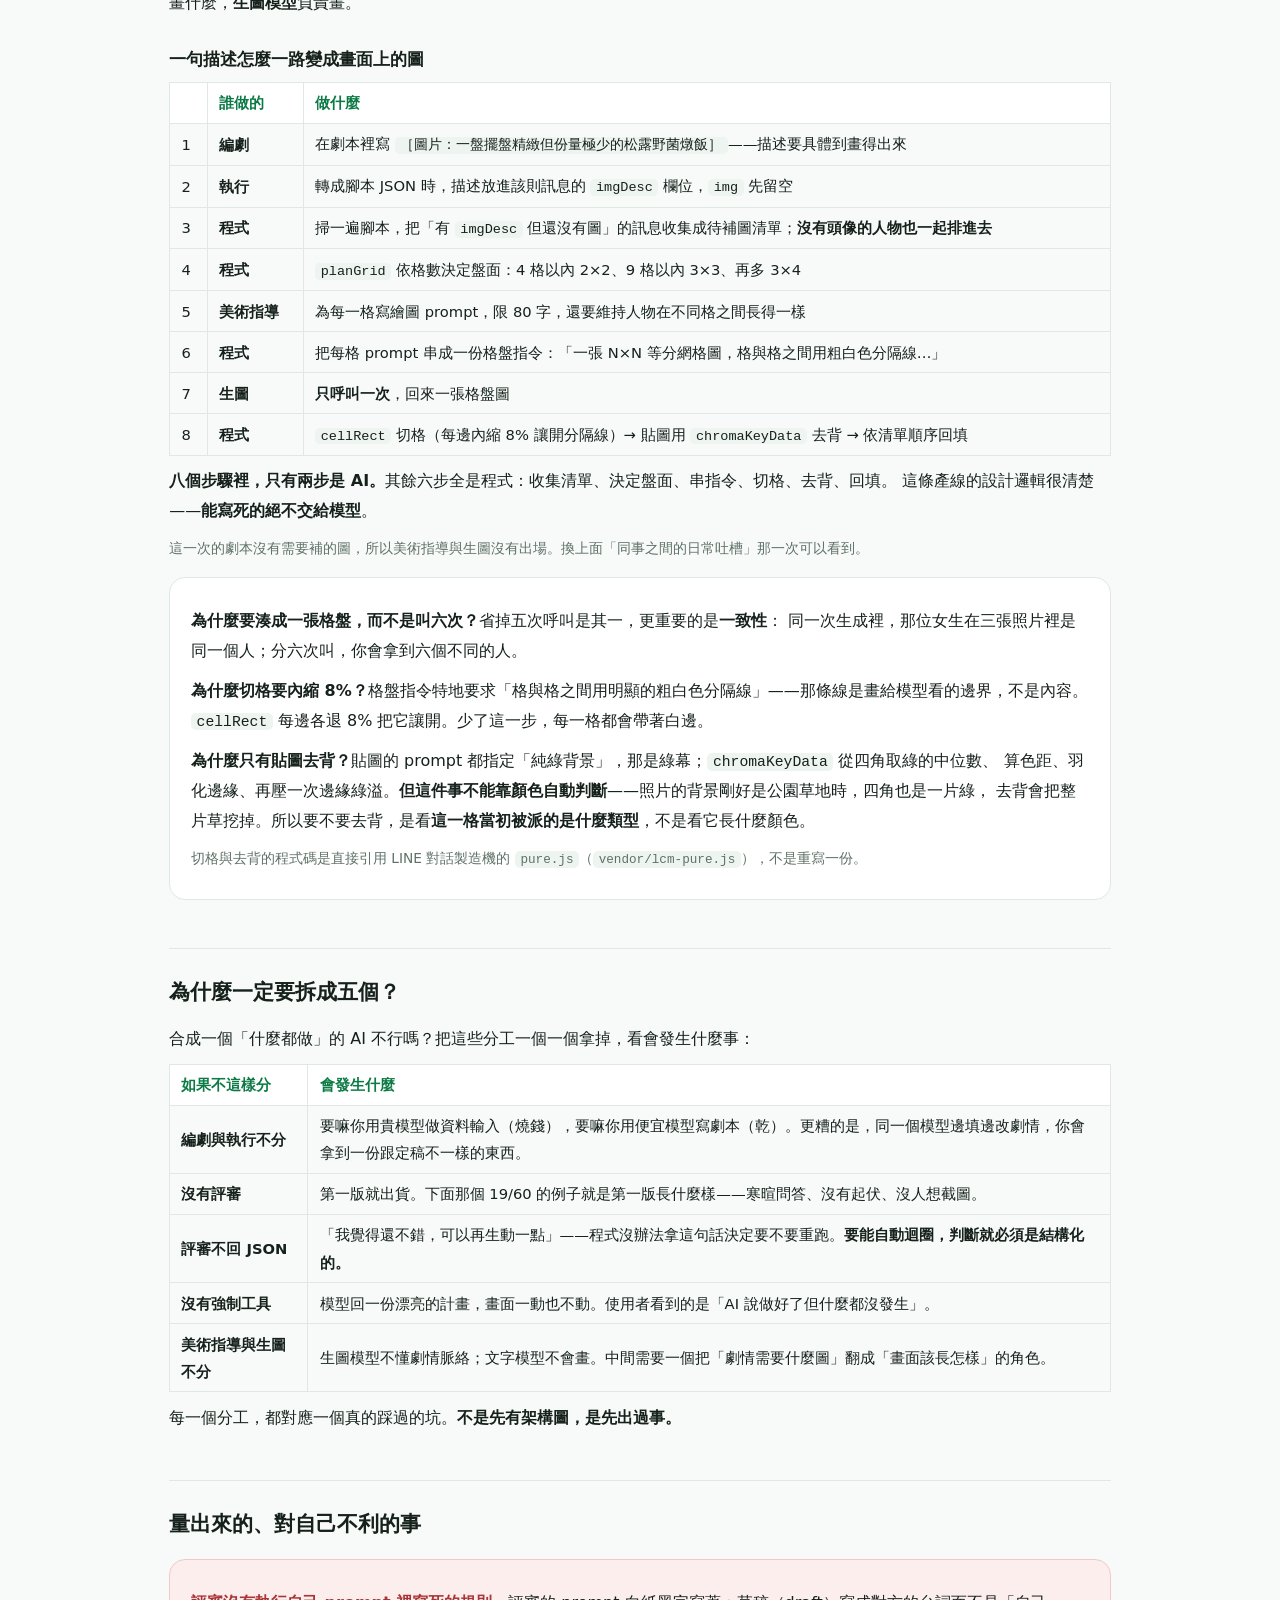
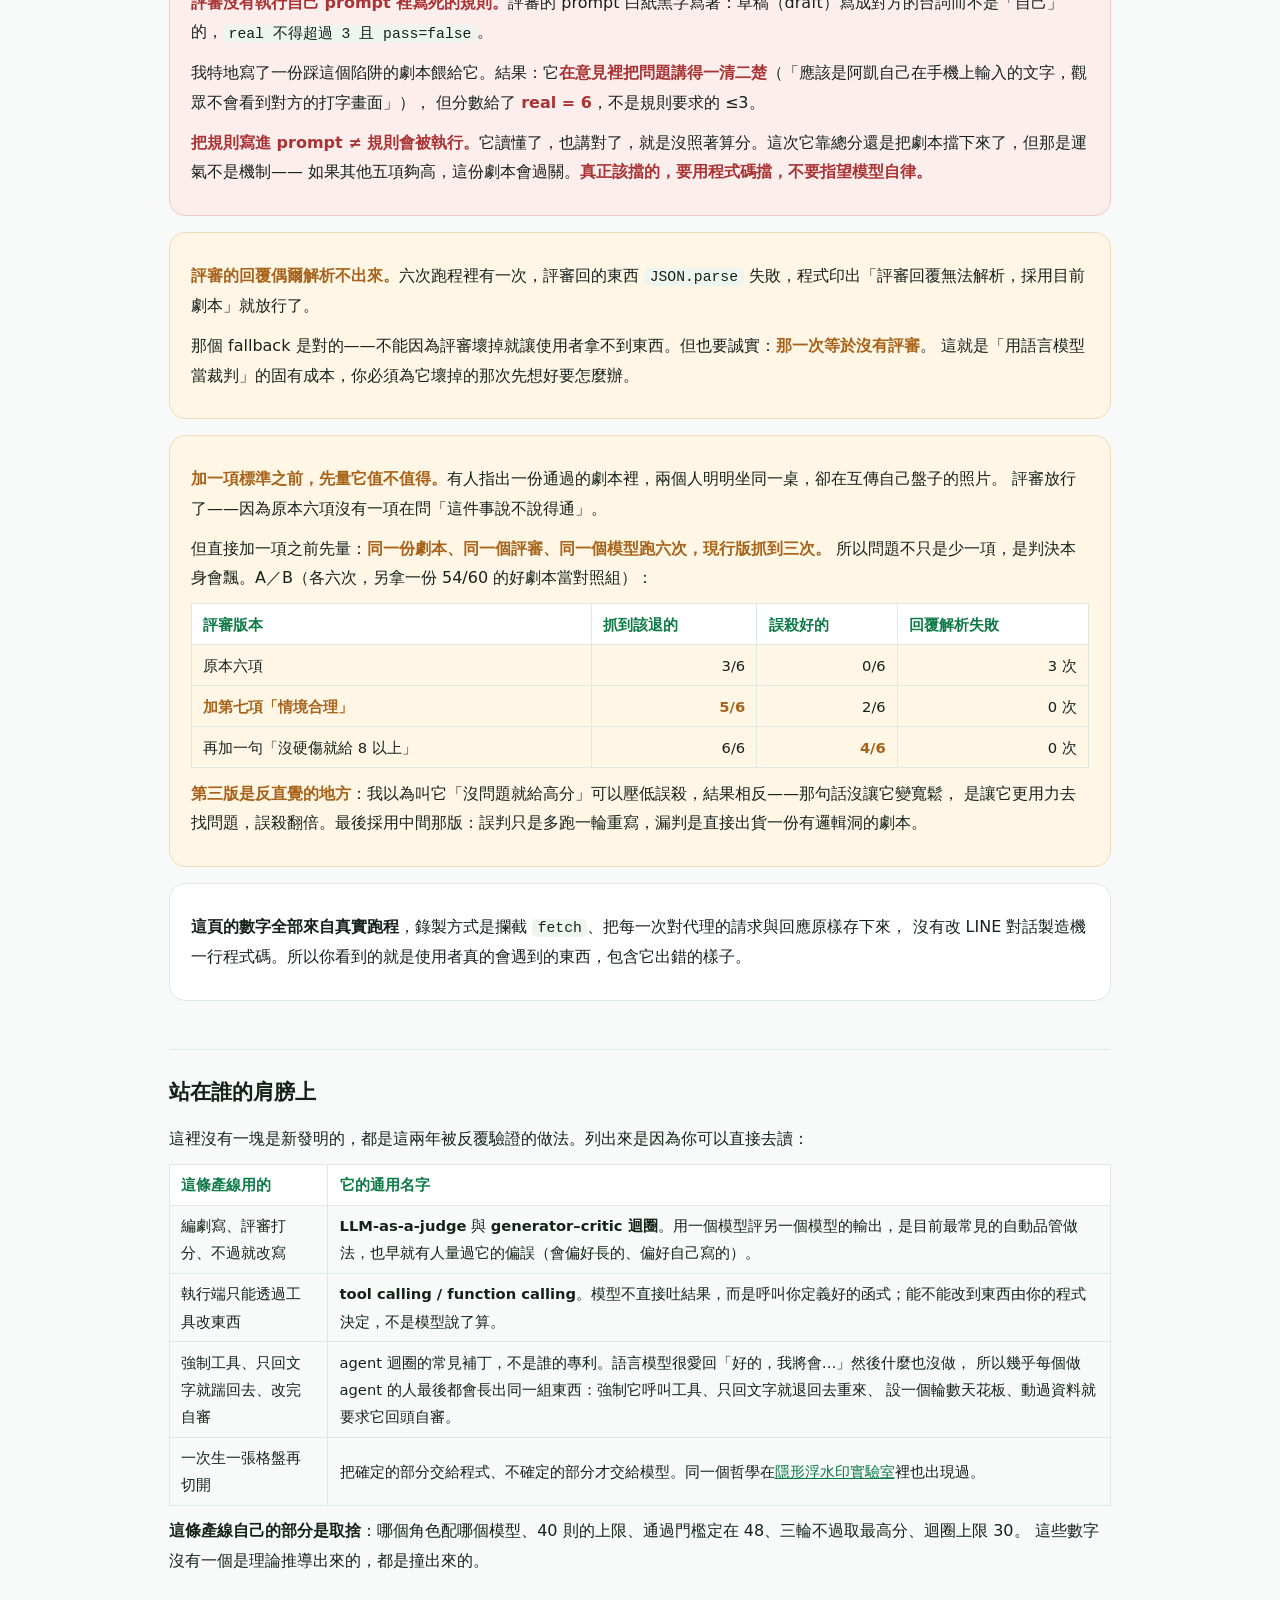
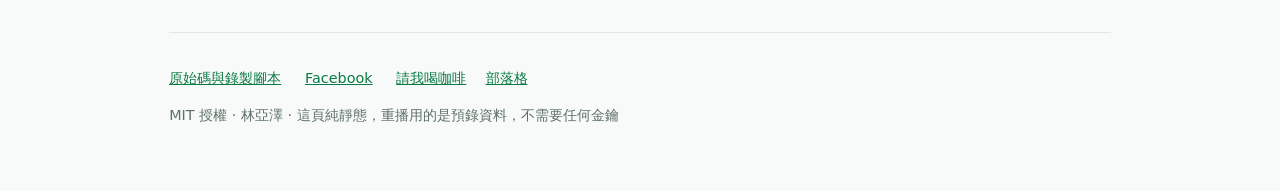
==== commit fc2facf4: "promo footer v10:加站台開啟計數 只送站名到 k-rider worker 的 /hit,後端只記「哪天、哪站、被打開幾次」, 不存 IP、不設 cookie、不記 referrer。" ====
--- a/index.html
+++ b/index.html
@@ -321,6 +321,10 @@
 <script>
 (function(){"use strict";
 if(window.__yzPromoInit)return;window.__yzPromoInit=1;
+/* 開啟計數。只送站名,後端只記「哪天、哪站、幾次」,不存 IP、不設 cookie、不給識別碼。
+   有一半的作品是純靜態沒後端,以前根本不知道有沒有人在用。這行要放在下面那個
+   prefers-reduced-motion 的 return 之前,不然關動畫的人就不會被算到。 */
+try{if(location.hostname==="yazelin.github.io"&&navigator.sendBeacon)navigator.sendBeacon("https://k-rider-api.yazelinj303.workers.dev/hit?s=ai-crew-lab")}catch(e){}
 try{if(window.matchMedia&&matchMedia("(prefers-reduced-motion: reduce)").matches)return}catch(e){}
 var REPO="ai-crew-lab",INJECT=false,ADDBLOG=true;
 var GH=REPO?"https://github.com/yazelin/"+REPO:"https://github.com/yazelin";
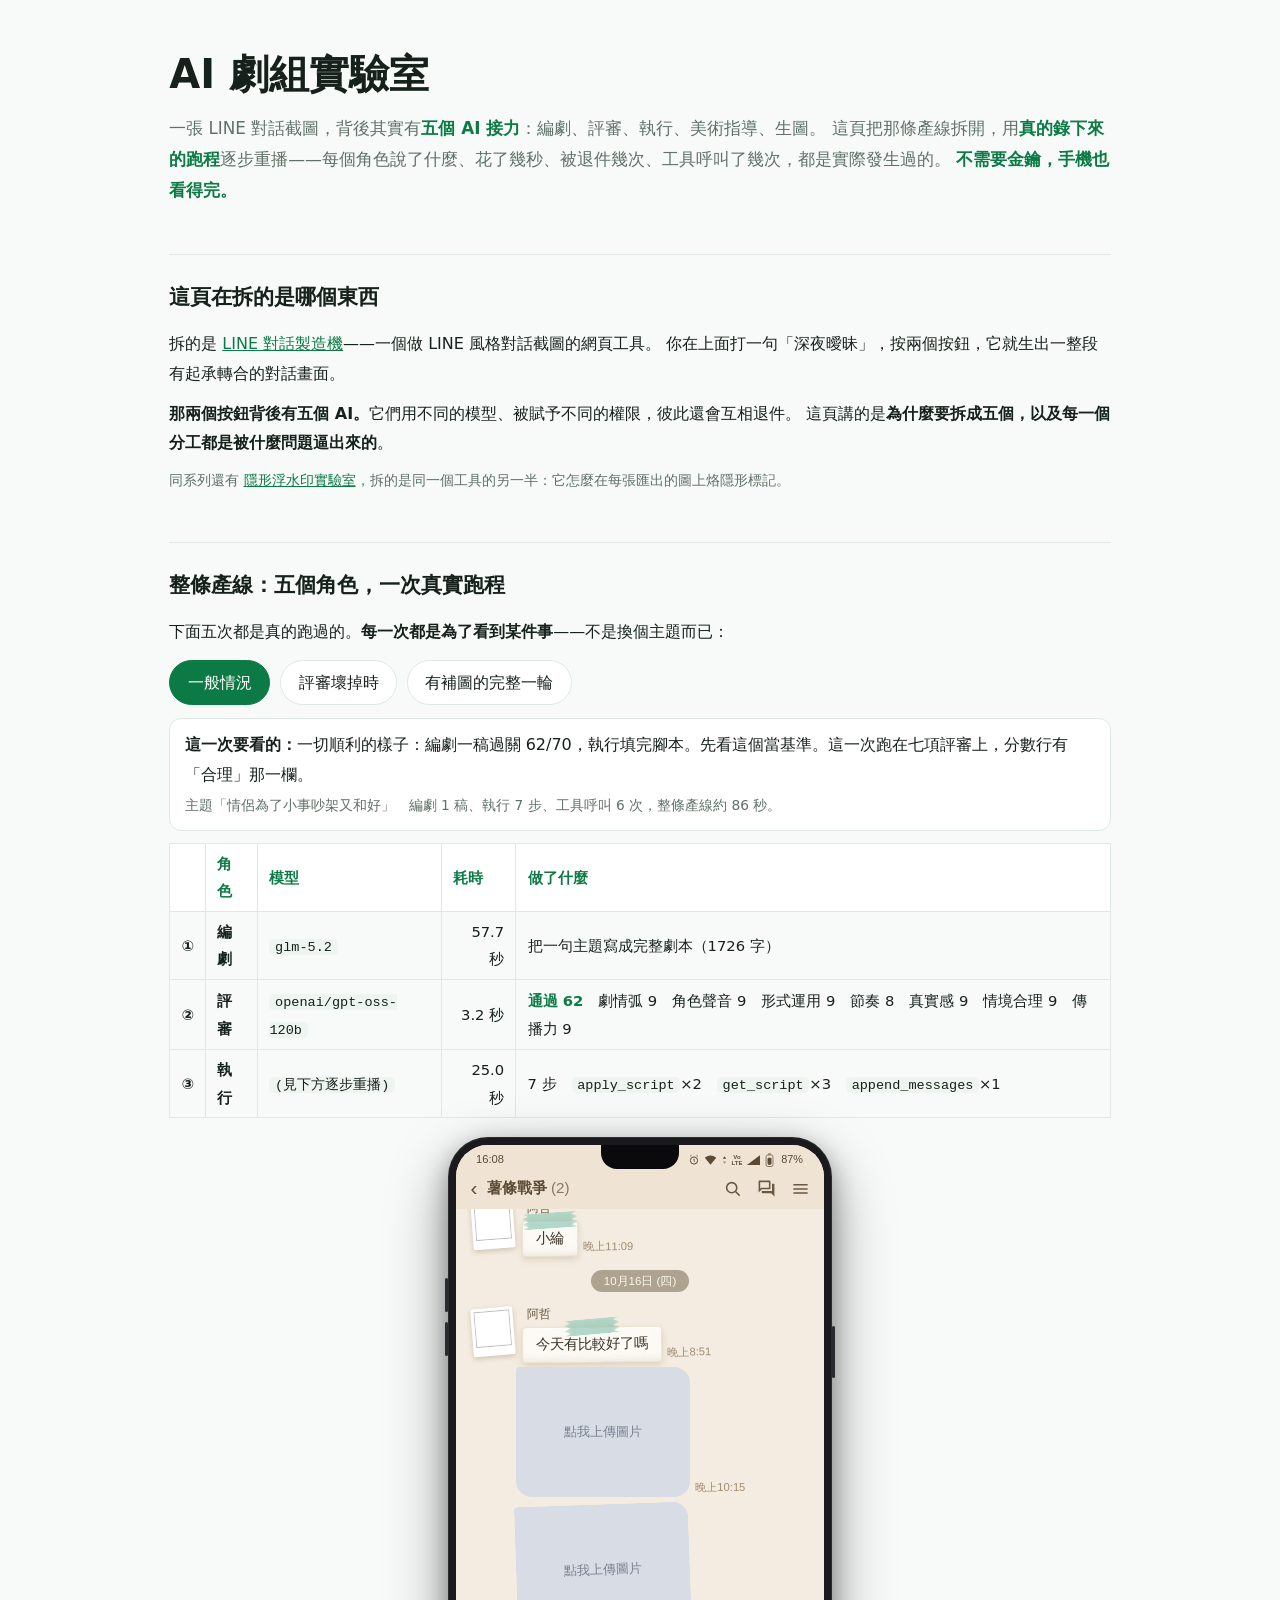
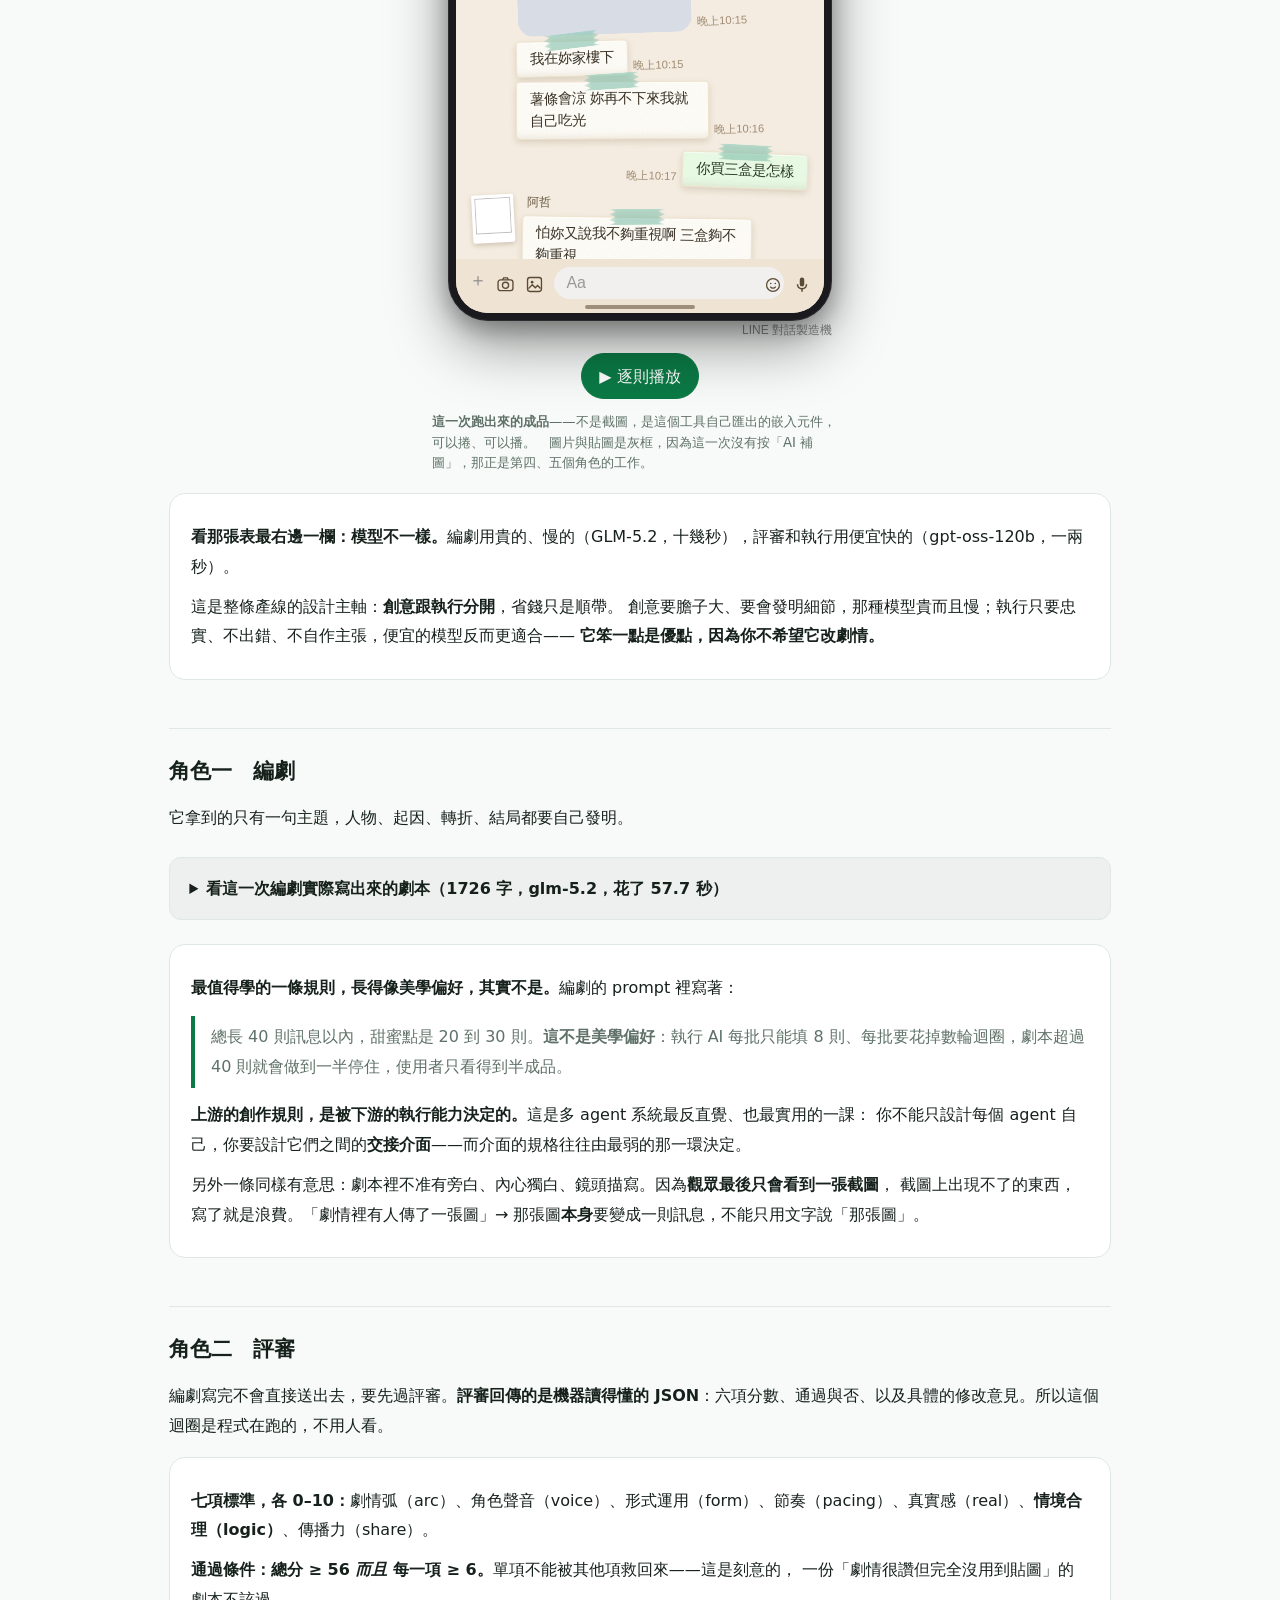
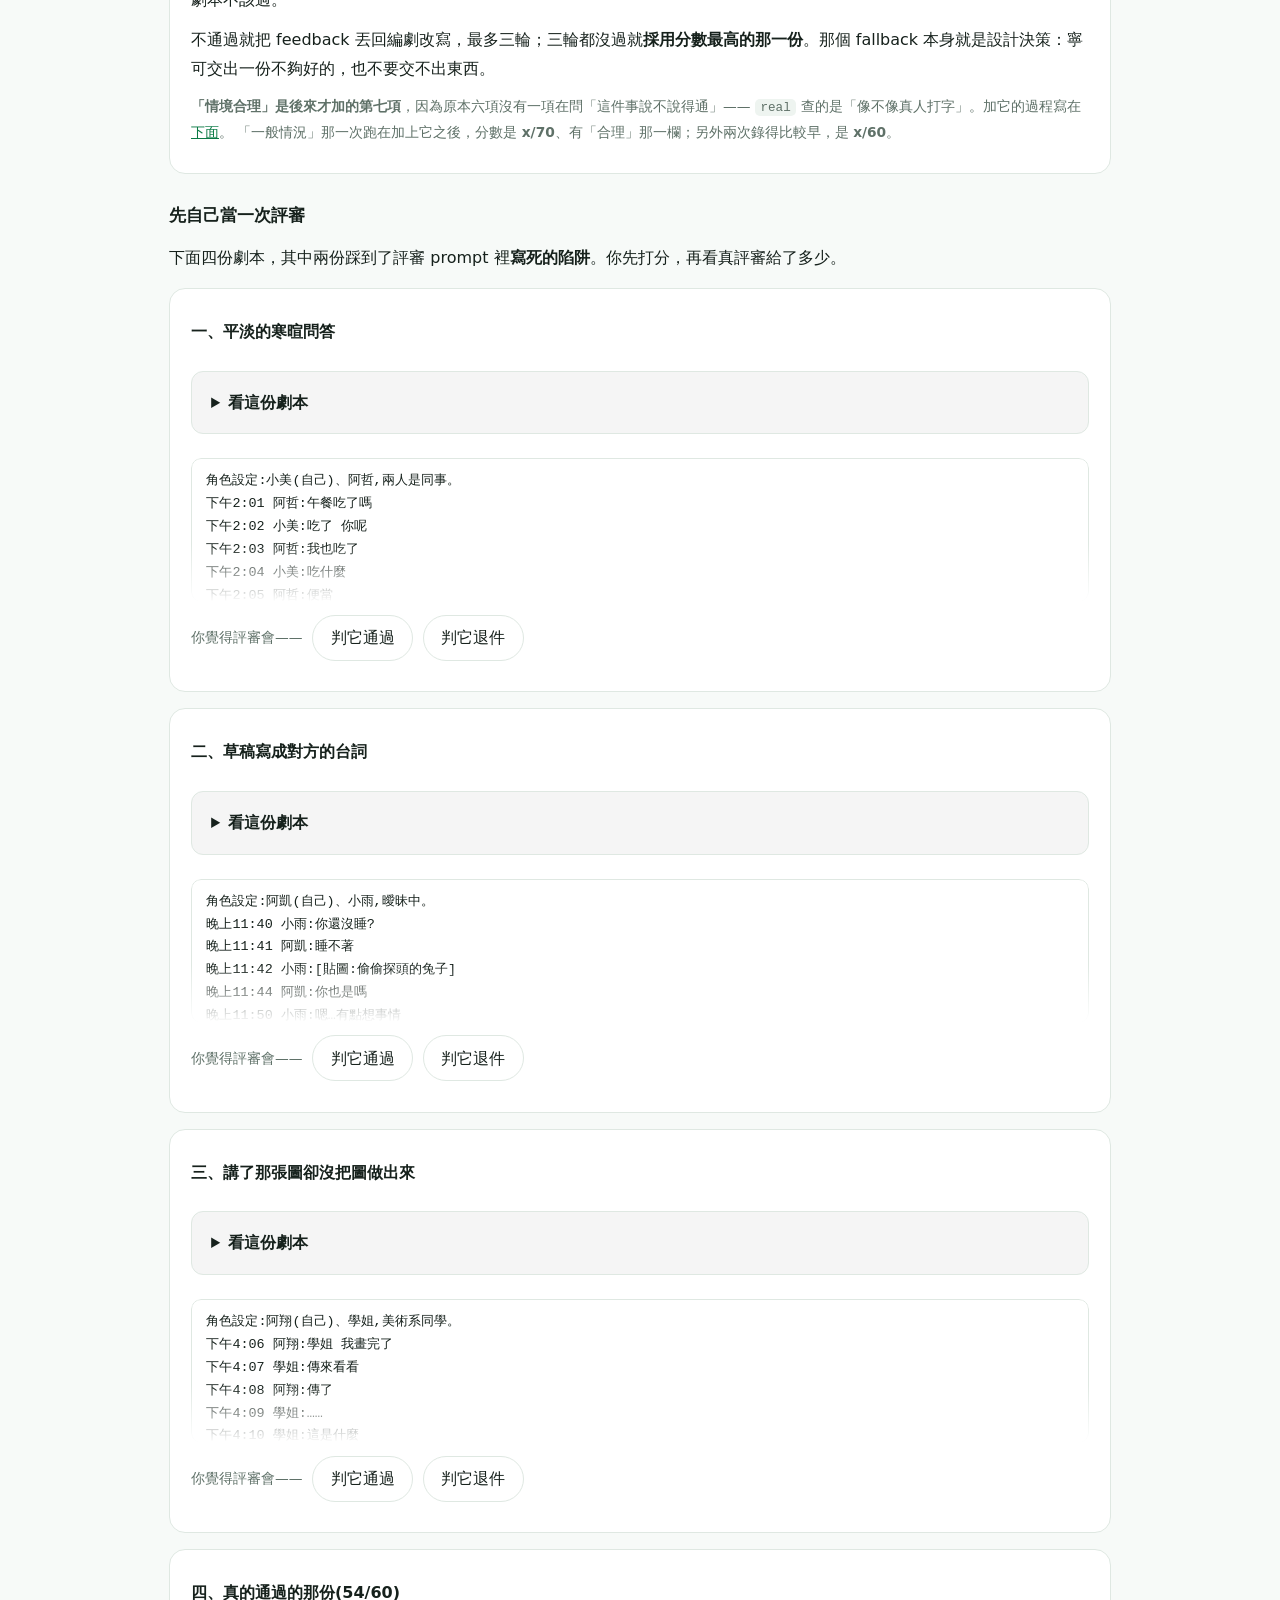
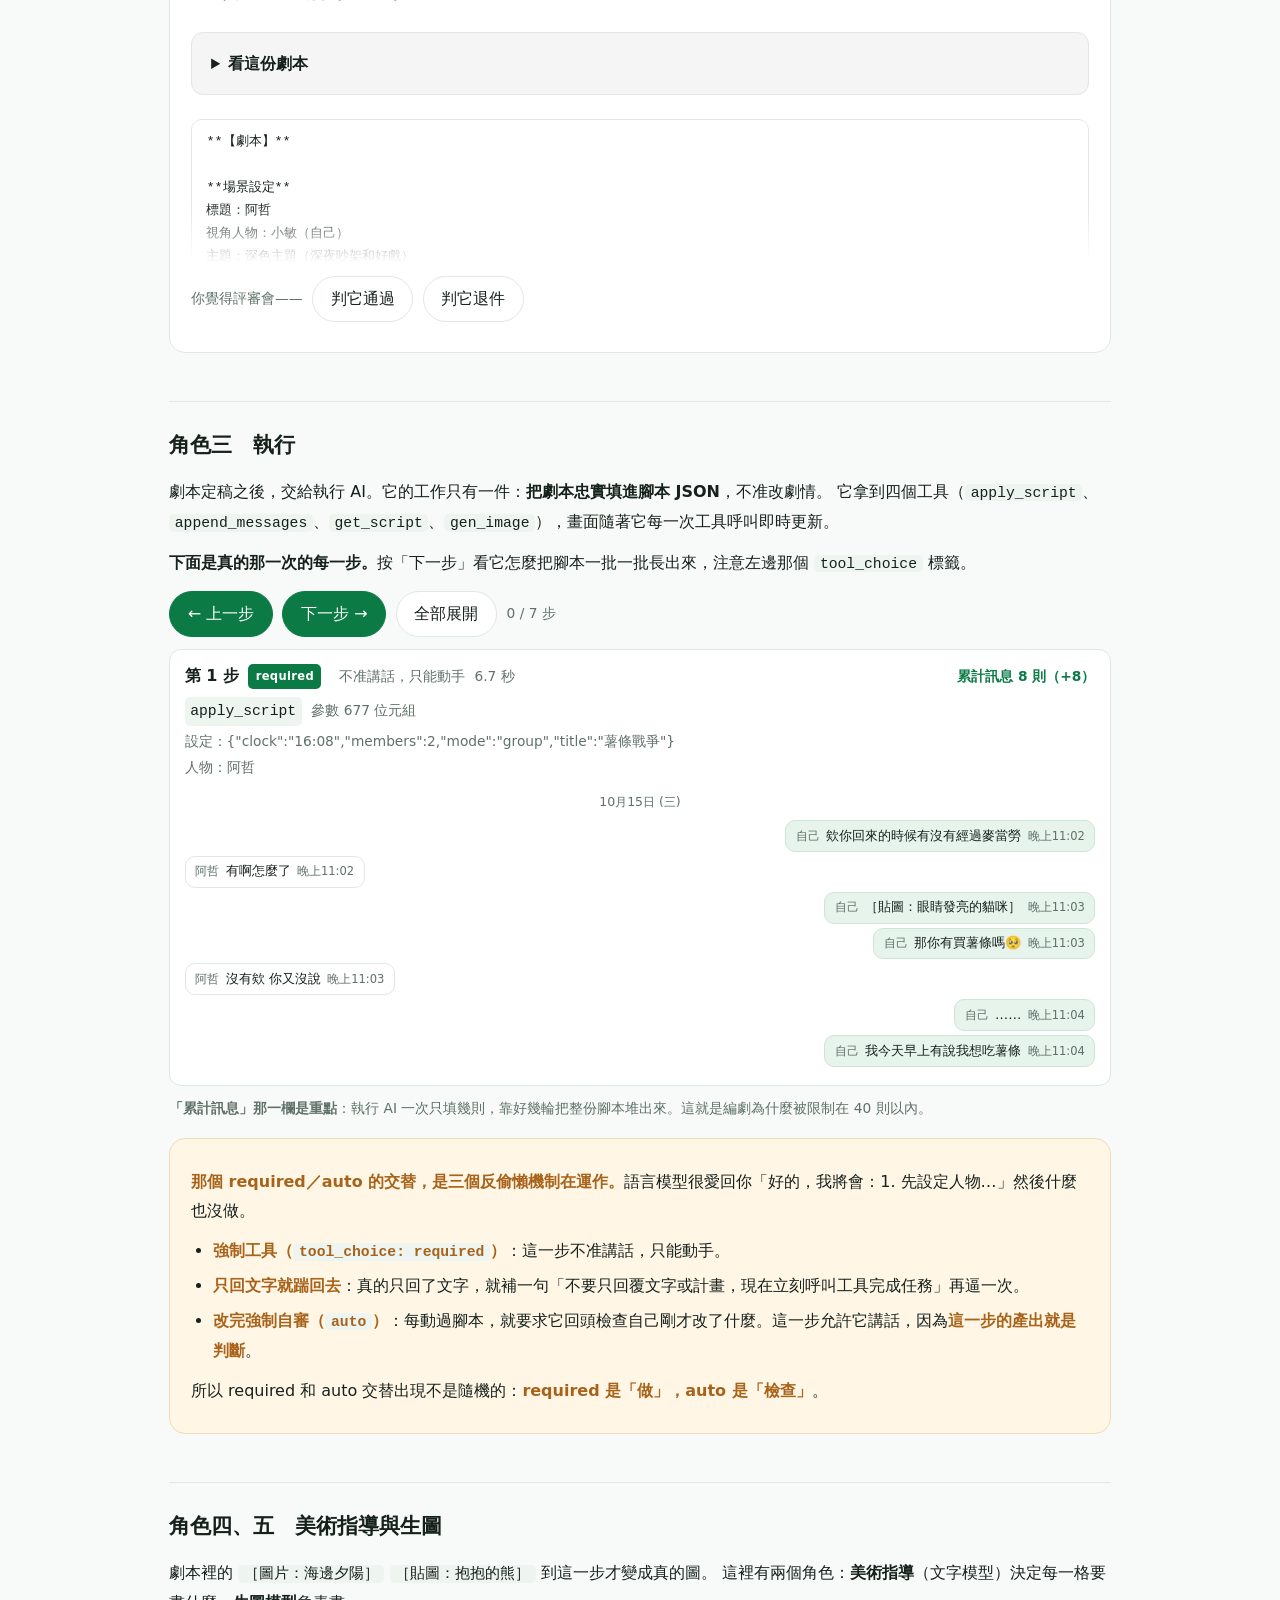
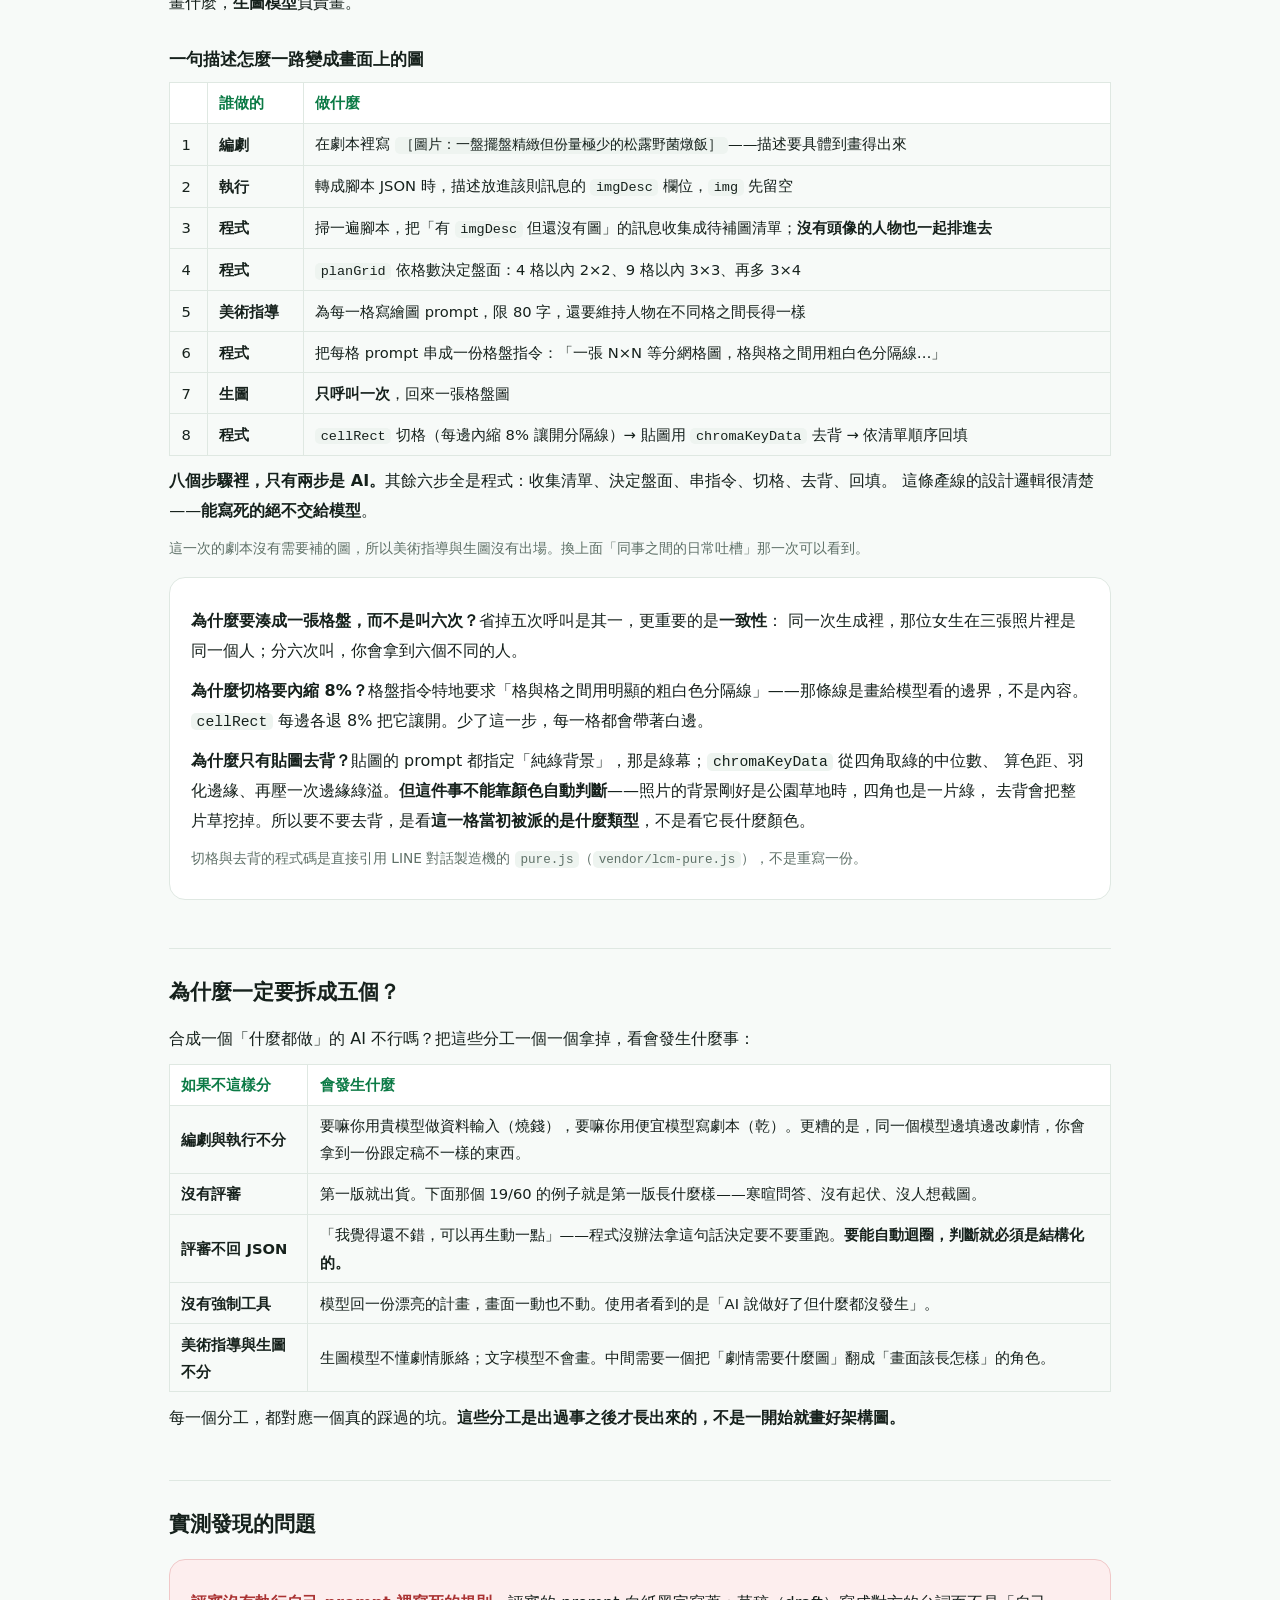
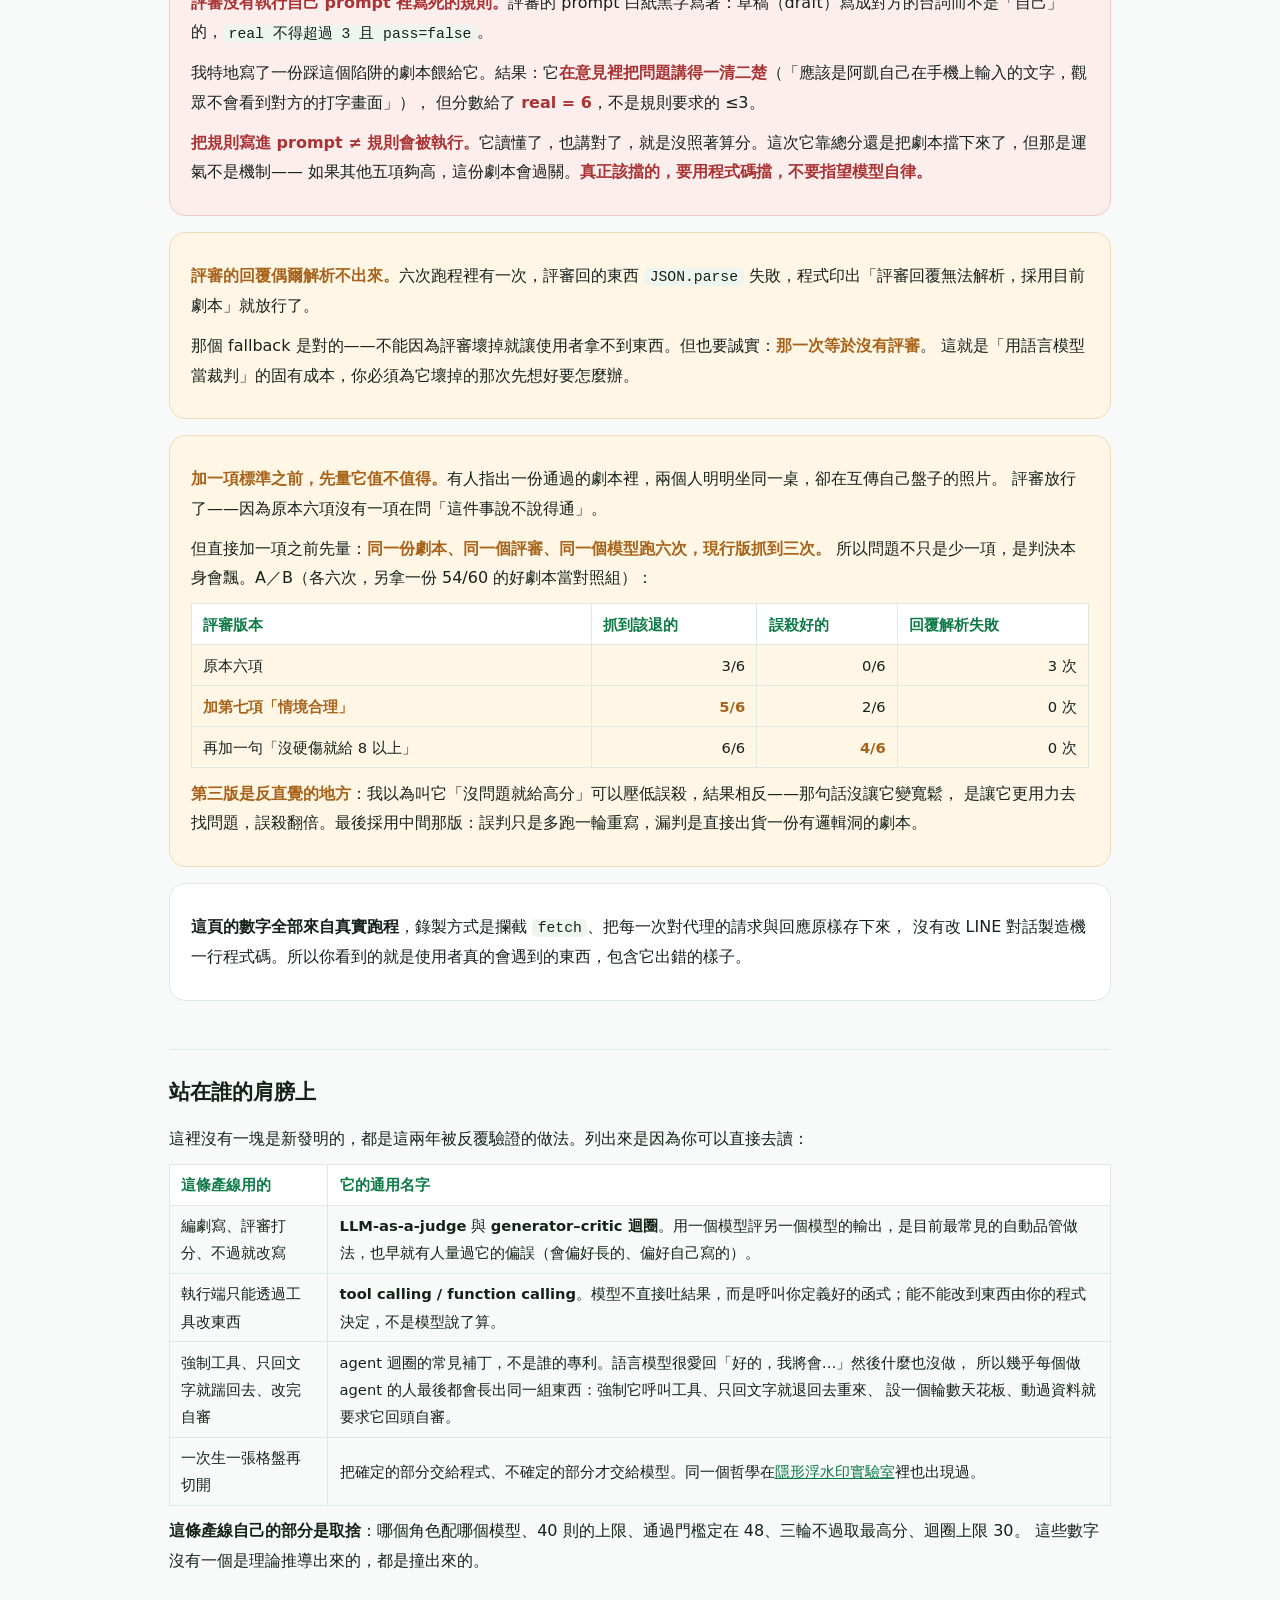
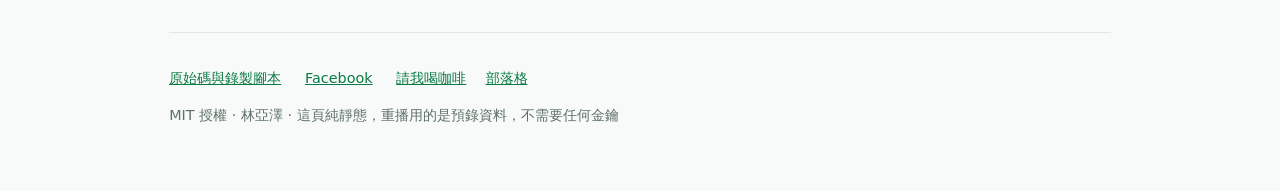
==== commit 88406c48: "清掉「不是 X，是 Y」跟「對自己不利」，並加上會擋下來的檢查 同一種毛病被指正五次（管不住 → 沒量到代價 → 每一刀 → 不是X是Y → 對自己不利），共通點是為了語氣而寫：假對比製造洞見感、把腦" ====
--- a/index.html
+++ b/index.html
@@ -153,8 +153,8 @@
 <h2 id="rel">這頁在拆的是哪個東西</h2>
 <p>拆的是 <a href="https://yazelin.github.io/line-chat-maker/">LINE 對話製造機</a>——一個做 LINE 風格對話截圖的網頁工具。
 你在上面打一句「深夜曖昧」，按兩個按鈕，它就生出一整段有起承轉合的對話畫面。</p>
-<p><b>那兩個按鈕背後不是一個 AI，是五個。</b>而且它們用不同的模型、被賦予不同的權限、彼此還會互相退件。
-這頁想講的不是「AI 好厲害」，是<b>為什麼要拆成五個，以及每一個分工都是被什麼問題逼出來的</b>。</p>
+<p><b>那兩個按鈕背後有五個 AI。</b>它們用不同的模型、被賦予不同的權限，彼此還會互相退件。
+這頁講的是<b>為什麼要拆成五個，以及每一個分工都是被什麼問題逼出來的</b>。</p>
 <p class="hint">同系列還有 <a href="https://yazelin.github.io/invisible-watermark-lab/">隱形浮水印實驗室</a>，拆的是同一個工具的另一半：它怎麼在每張匯出的圖上烙隱形標記。</p>
 
 <h2 id="line">整條產線：五個角色，一次真實跑程</h2>
@@ -165,13 +165,13 @@
 
 <div class="card">
   <p><b>看那張表最右邊一欄：模型不一樣。</b>編劇用貴的、慢的（GLM-5.2，十幾秒），評審和執行用便宜快的（gpt-oss-120b，一兩秒）。</p>
-  <p>這不是省錢的小聰明，是整條產線的設計主軸：<b>創意跟執行分開</b>。
+  <p>這是整條產線的設計主軸：<b>創意跟執行分開</b>，省錢只是順帶。
   創意要膽子大、要會發明細節，那種模型貴而且慢；執行只要忠實、不出錯、不自作主張，便宜的模型反而更適合——
   <b>它笨一點是優點，因為你不希望它改劇情。</b></p>
 </div>
 
 <h2 id="writer">角色一　編劇</h2>
-<p>它拿到的不是分鏡表，是一句主題。它要自己發明人物、起因、轉折、結局。</p>
+<p>它拿到的只有一句主題，人物、起因、轉折、結局都要自己發明。</p>
 <div id="writerBox"></div>
 <div class="card">
   <p><b>最值得學的一條規則，長得像美學偏好，其實不是。</b>編劇的 prompt 裡寫著：</p>
@@ -183,7 +183,7 @@
 </div>
 
 <h2 id="critic">角色二　評審</h2>
-<p>編劇寫完不會直接送出去，要先過評審。<b>評審不是「幫我看一下」，它回傳的是機器讀得懂的 JSON</b>：六項分數、通過與否、以及具體的修改意見。所以這個迴圈是程式在跑，不是憑感覺。</p>
+<p>編劇寫完不會直接送出去，要先過評審。<b>評審回傳的是機器讀得懂的 JSON</b>：六項分數、通過與否、以及具體的修改意見。所以這個迴圈是程式在跑的，不用人看。</p>
 <div class="card">
   <p><b>七項標準，各 0–10：</b>劇情弧（arc）、角色聲音（voice）、形式運用（form）、節奏（pacing）、真實感（real）、<b>情境合理（logic）</b>、傳播力（share）。</p>
   <p><b>通過條件：總分 ≥ 56 <em>而且</em> 每一項 ≥ 6。</b>單項不能被其他項救回來——這是刻意的，
@@ -256,9 +256,9 @@
   <tr><td><b>沒有強制工具</b></td><td>模型回一份漂亮的計畫，畫面一動也不動。使用者看到的是「AI 說做好了但什麼都沒發生」。</td></tr>
   <tr><td><b>美術指導與生圖不分</b></td><td>生圖模型不懂劇情脈絡；文字模型不會畫。中間需要一個把「劇情需要什麼圖」翻成「畫面該長怎樣」的角色。</td></tr>
 </table></div>
-<p>每一個分工，都對應一個真的踩過的坑。<b>不是先有架構圖，是先出過事。</b></p>
-
-<h2 id="found">量出來的、對自己不利的事</h2>
+<p>每一個分工，都對應一個真的踩過的坑。<b>這些分工是出過事之後才長出來的，不是一開始就畫好架構圖。</b></p>
+
+<h2 id="found">實測發現的問題</h2>
 <div class="card danger">
   <p><b>評審沒有執行自己 prompt 裡寫死的規則。</b>評審的 prompt 白紙黑字寫著：草稿（draft）寫成對方的台詞而不是「自己」的，<code>real 不得超過 3 且 pass=false</code>。</p>
   <p>我特地寫了一份踩這個陷阱的劇本餵給它。結果：它<b>在意見裡把問題講得一清二楚</b>（「應該是阿凱自己在手機上輸入的文字，觀眾不會看到對方的打字畫面」），
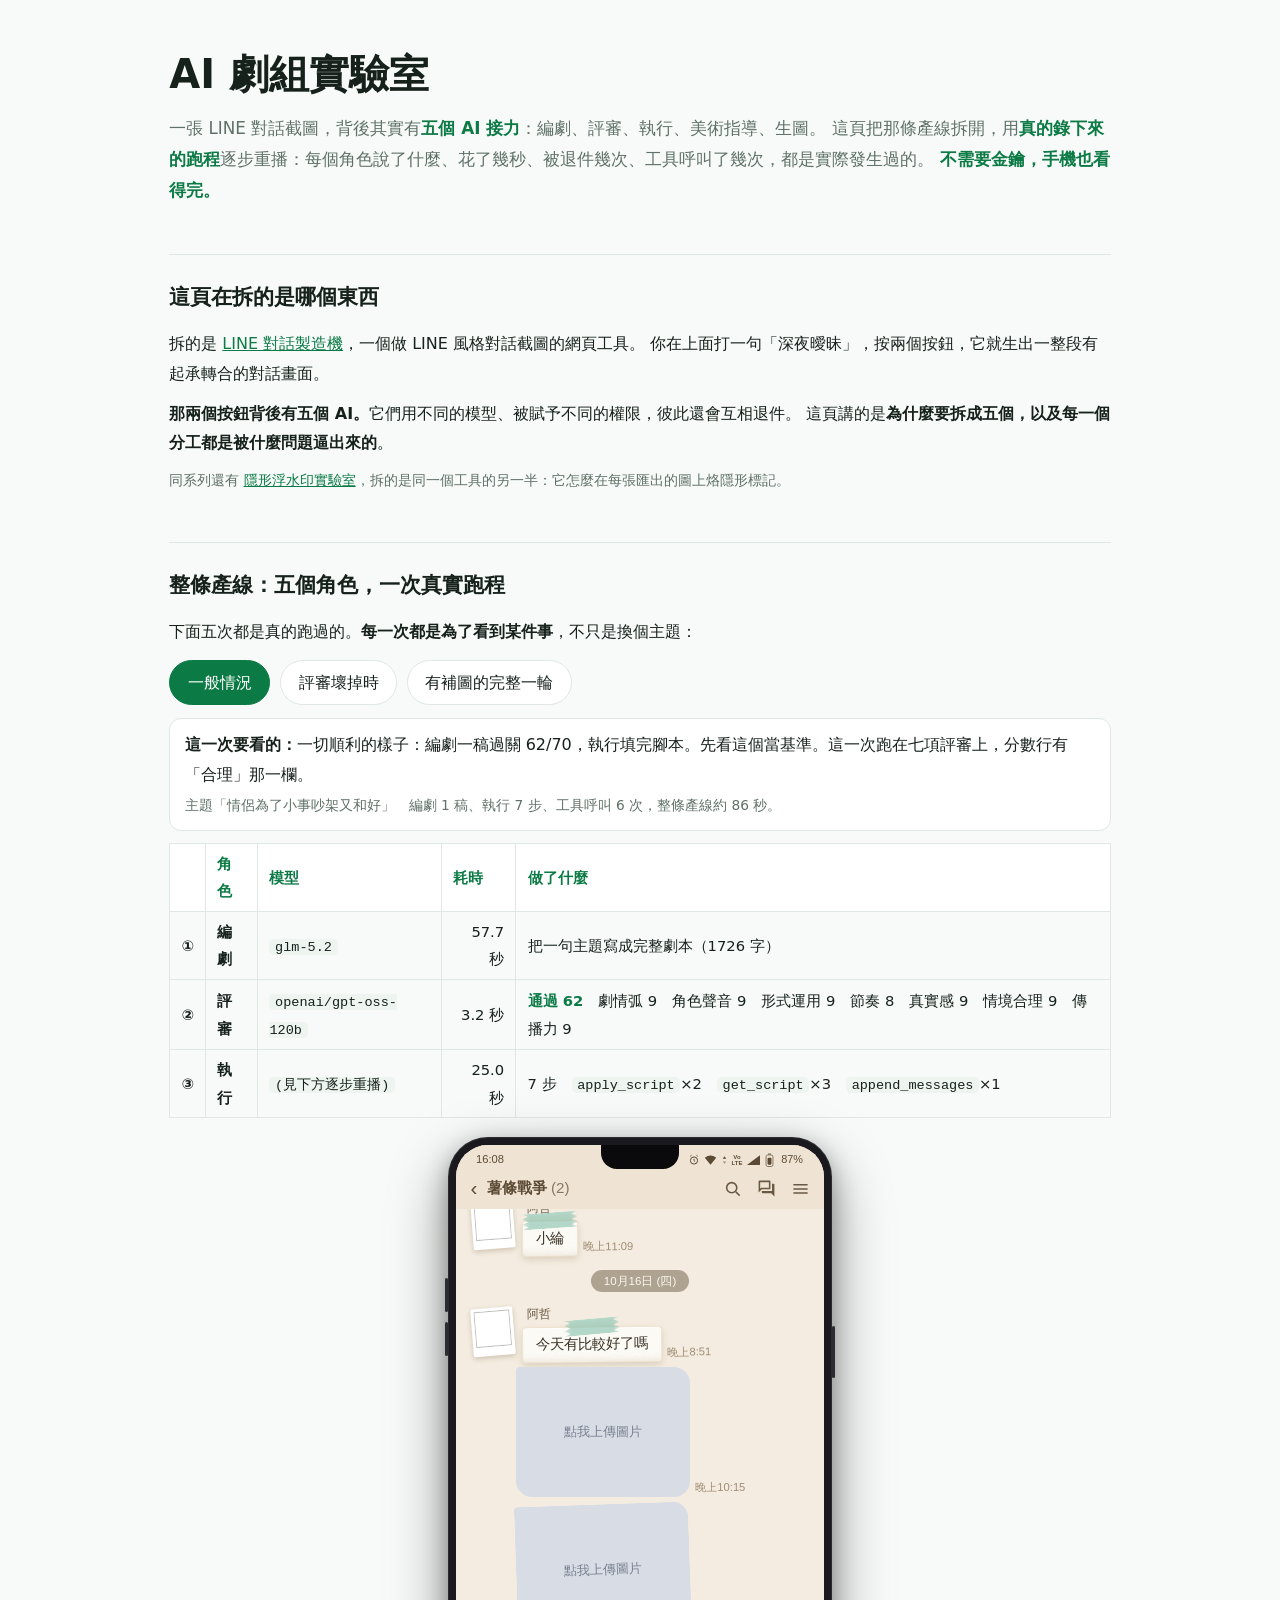
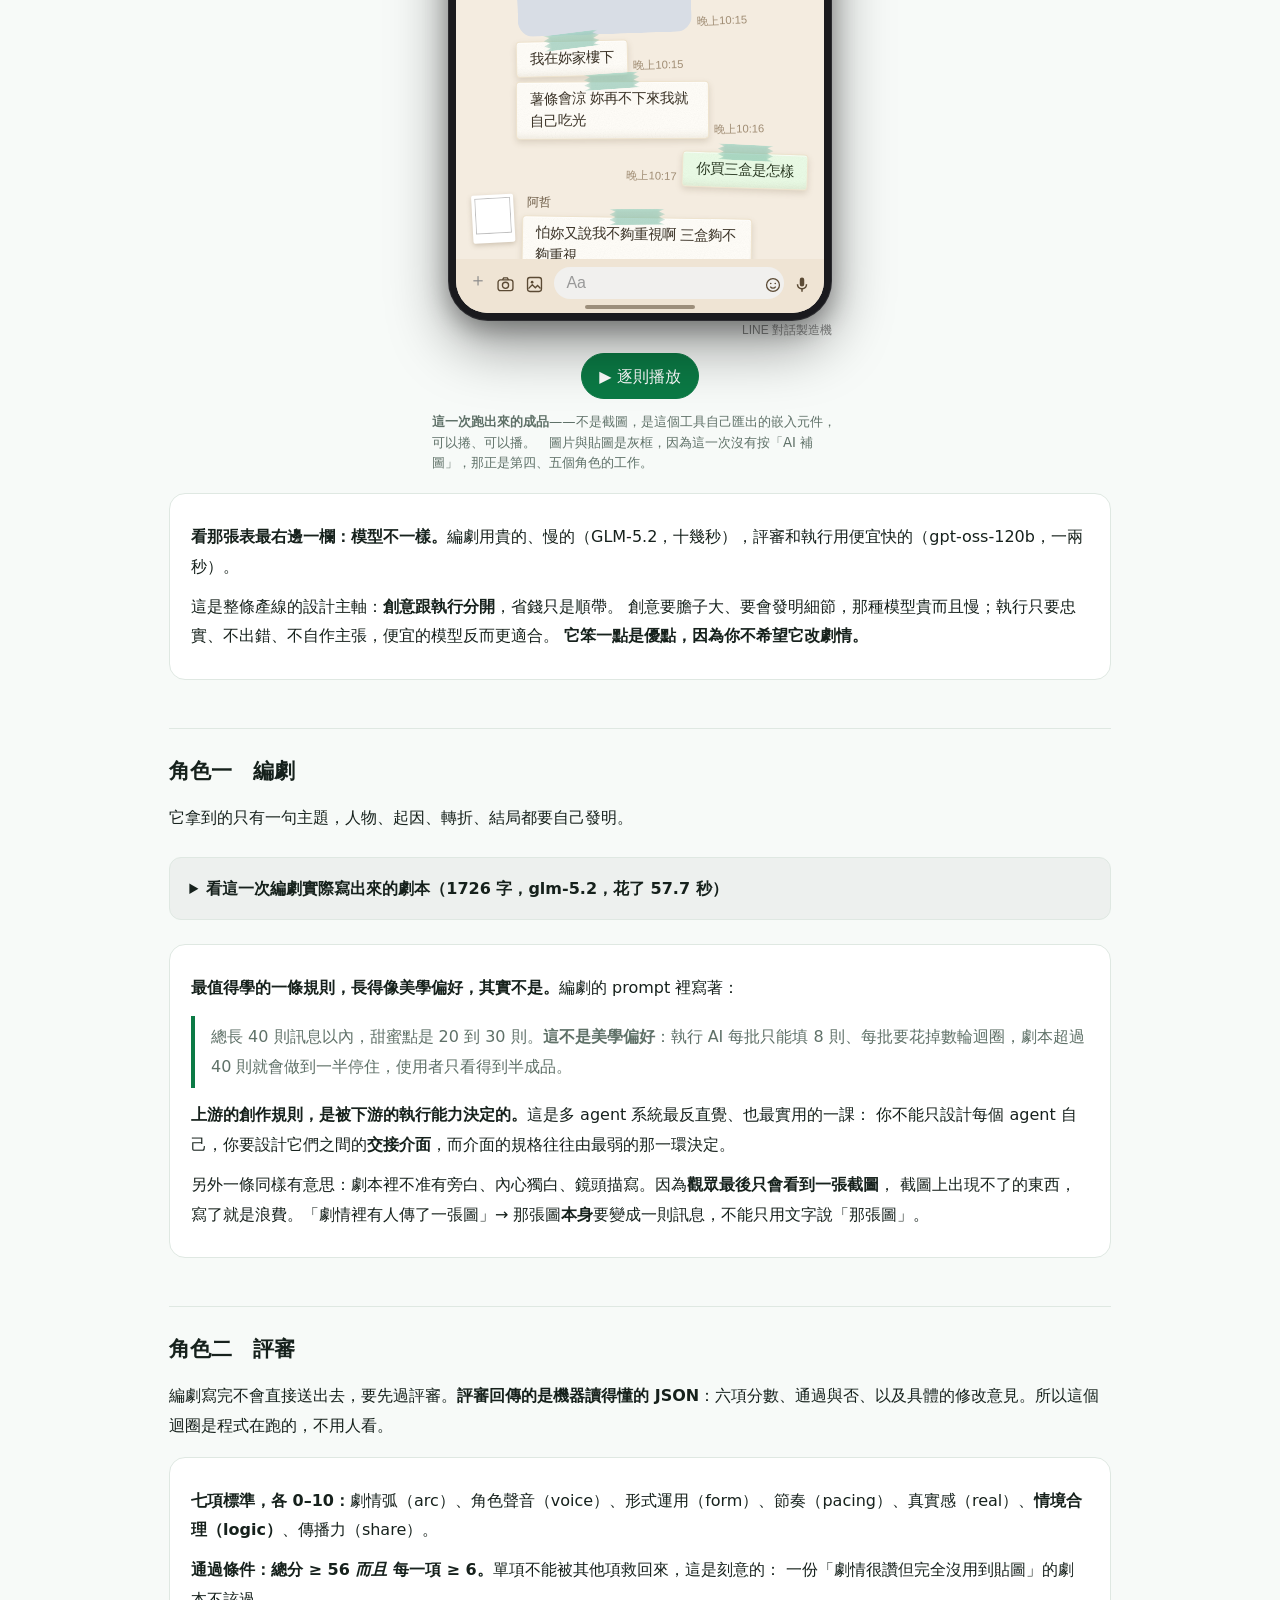
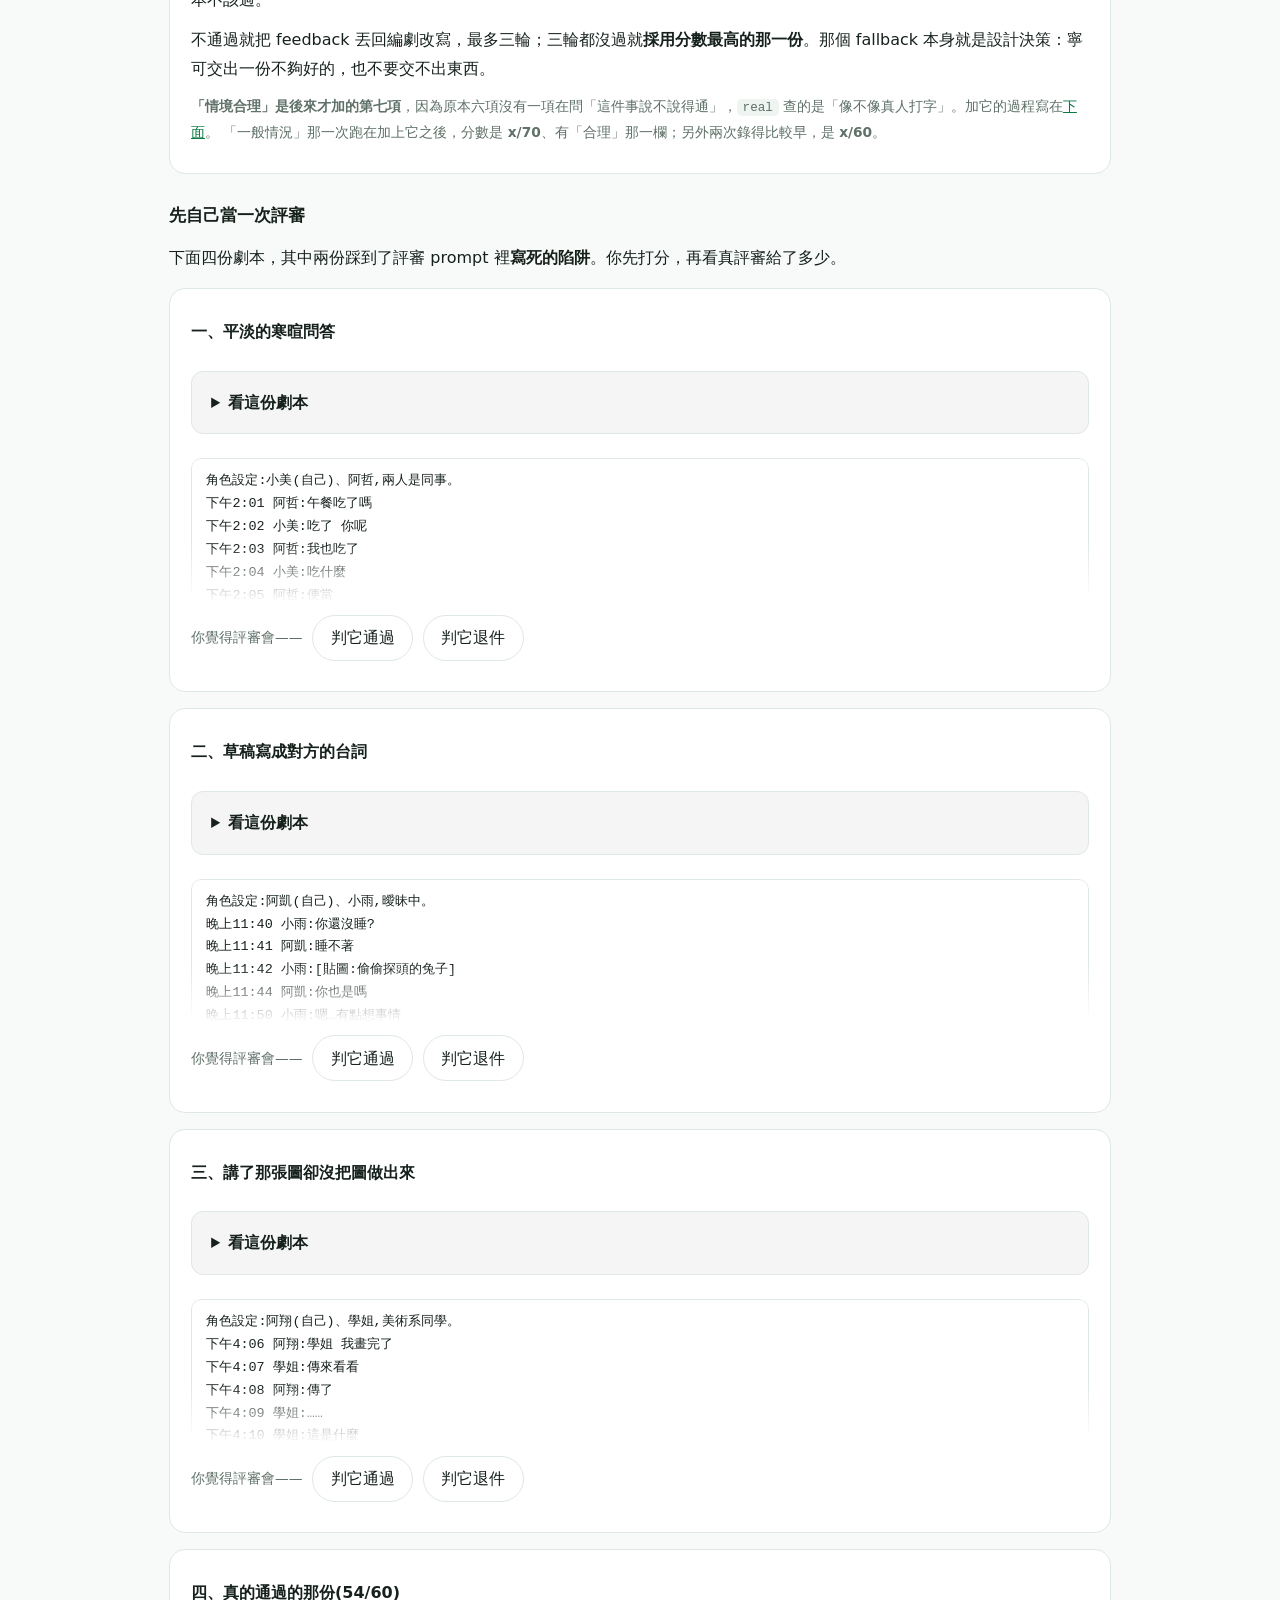
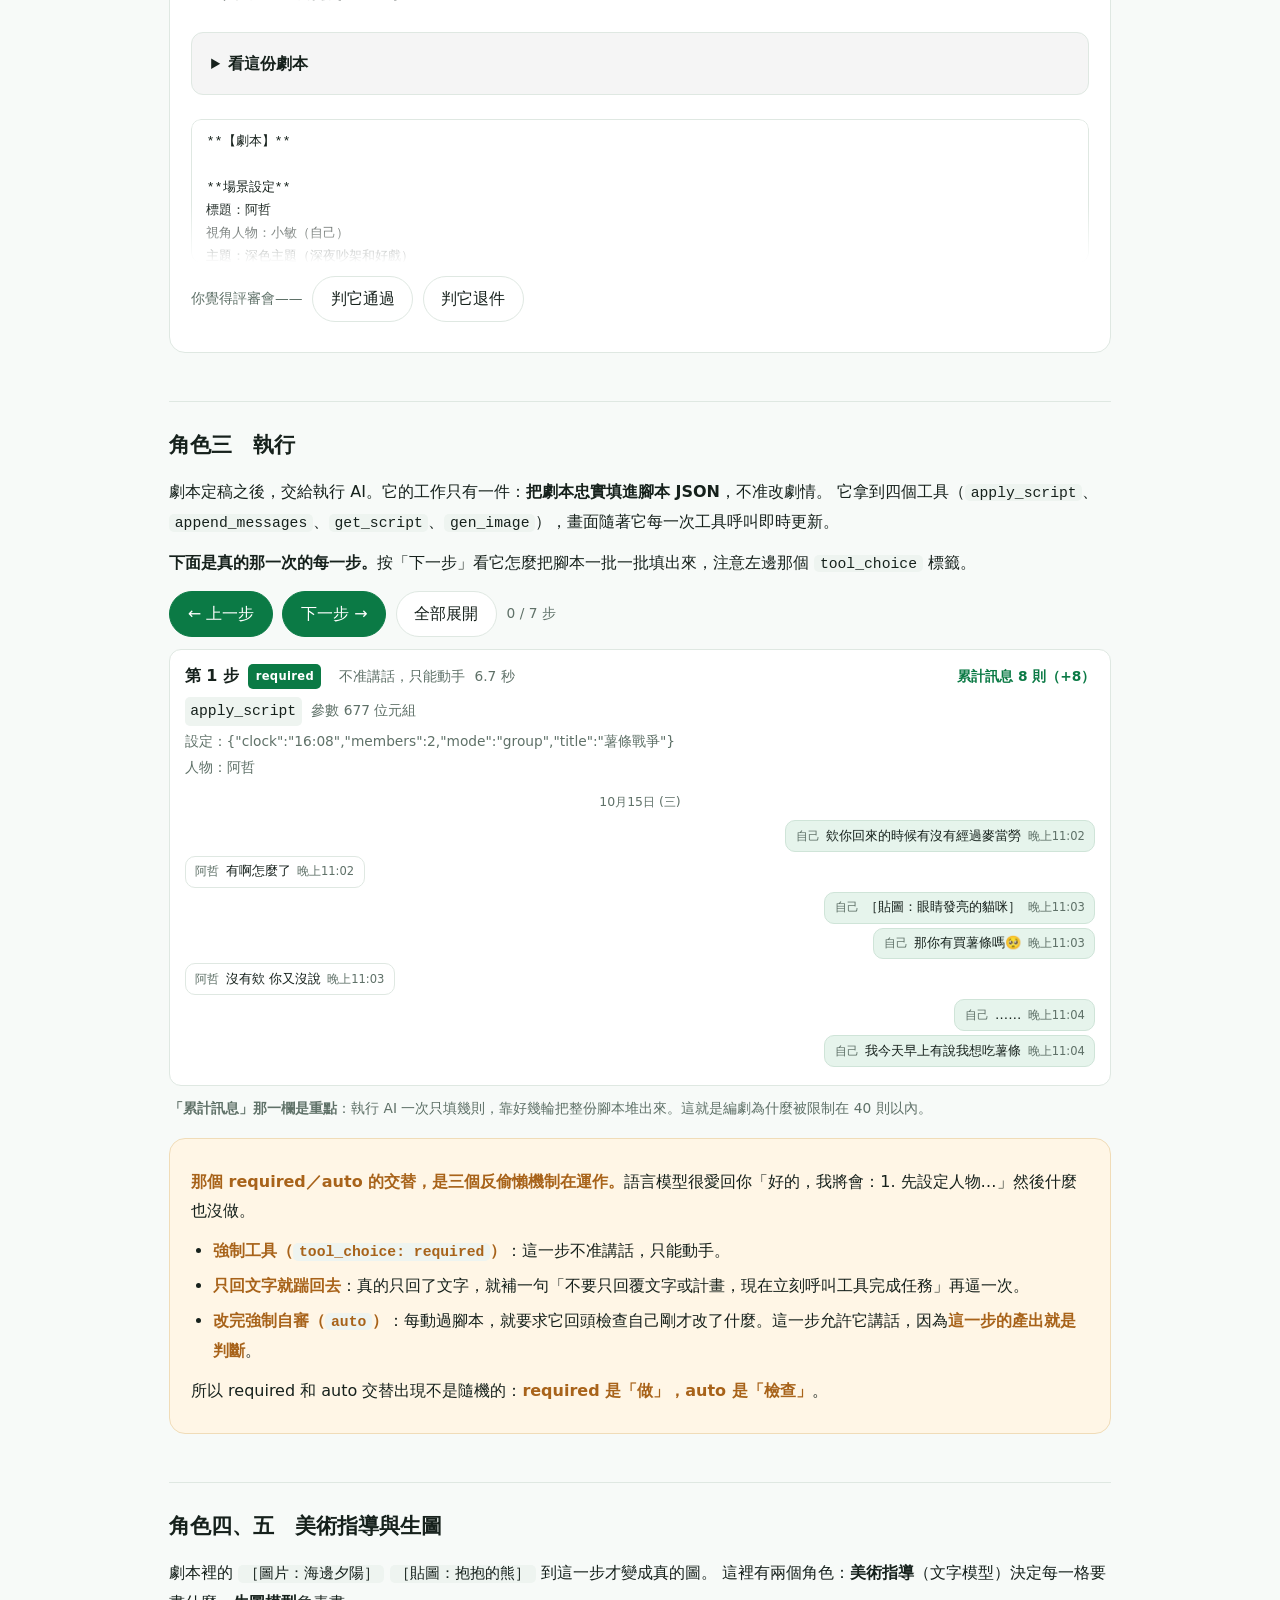
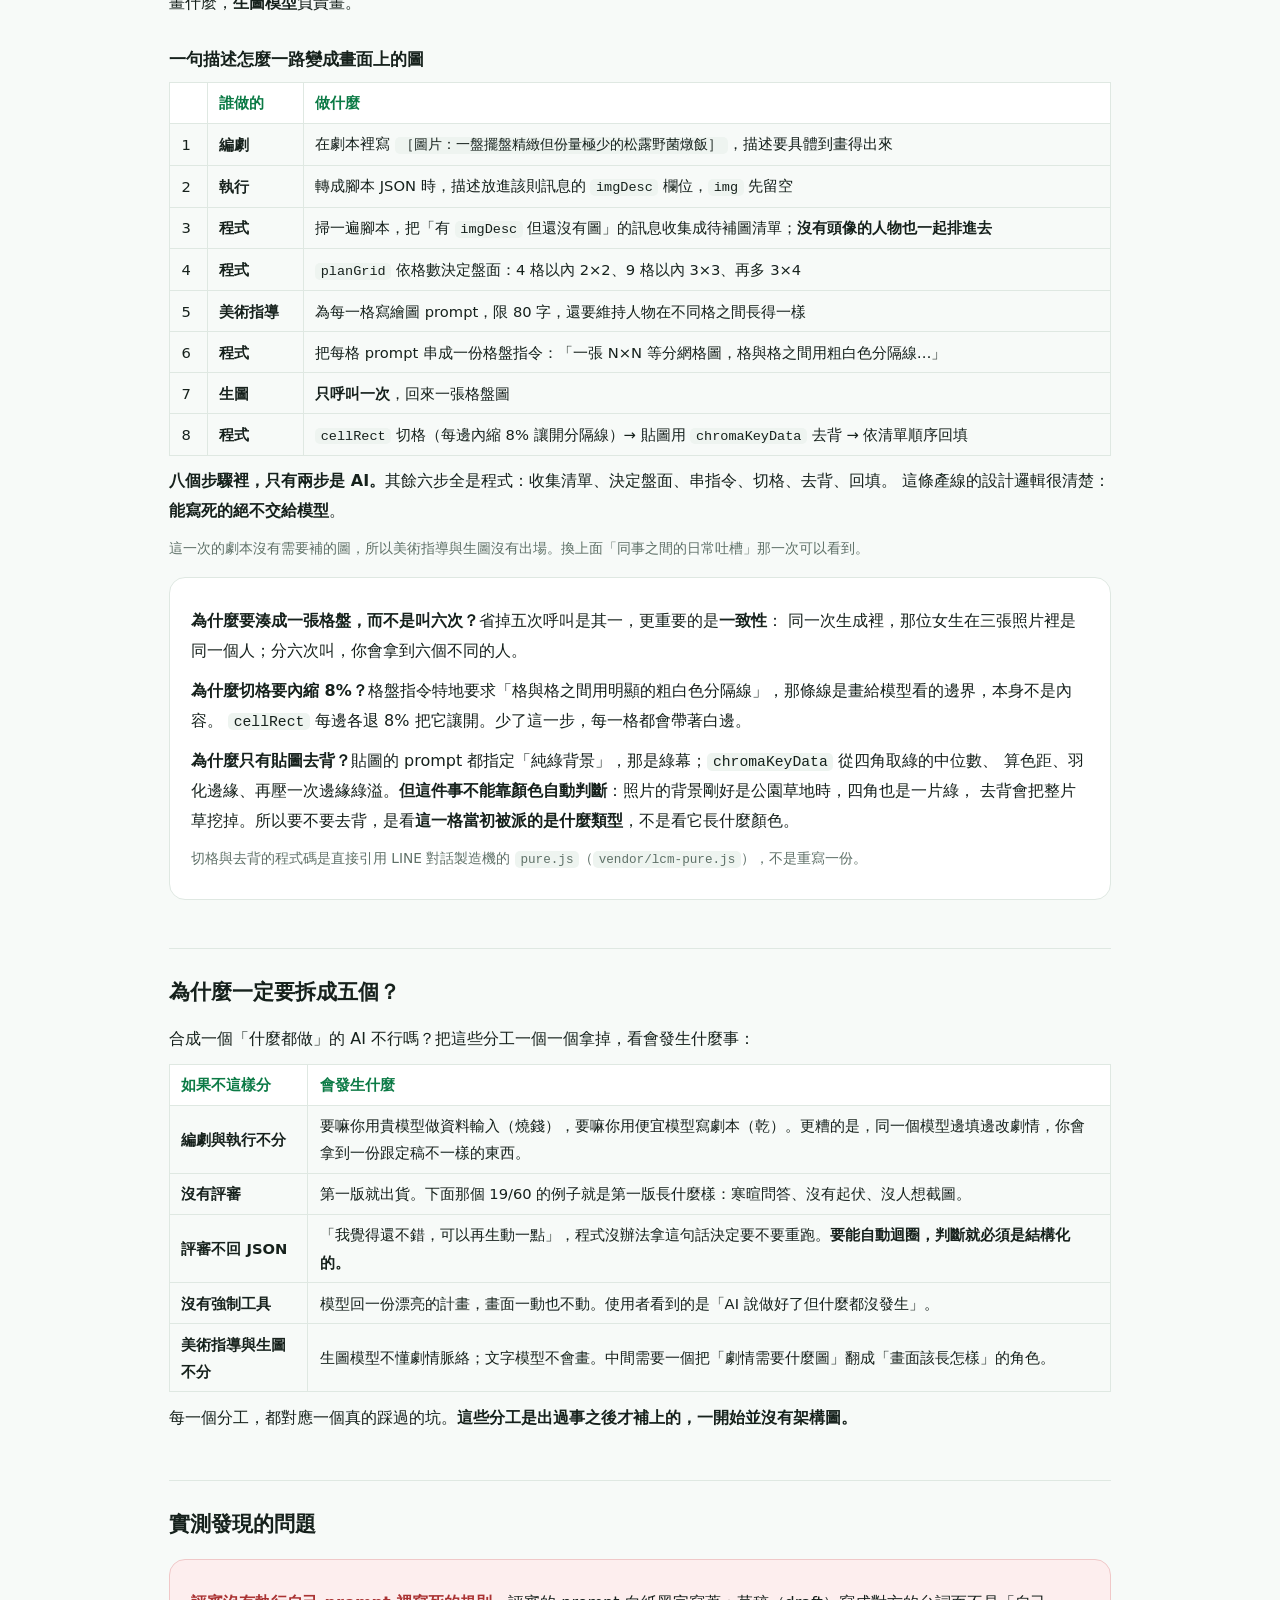
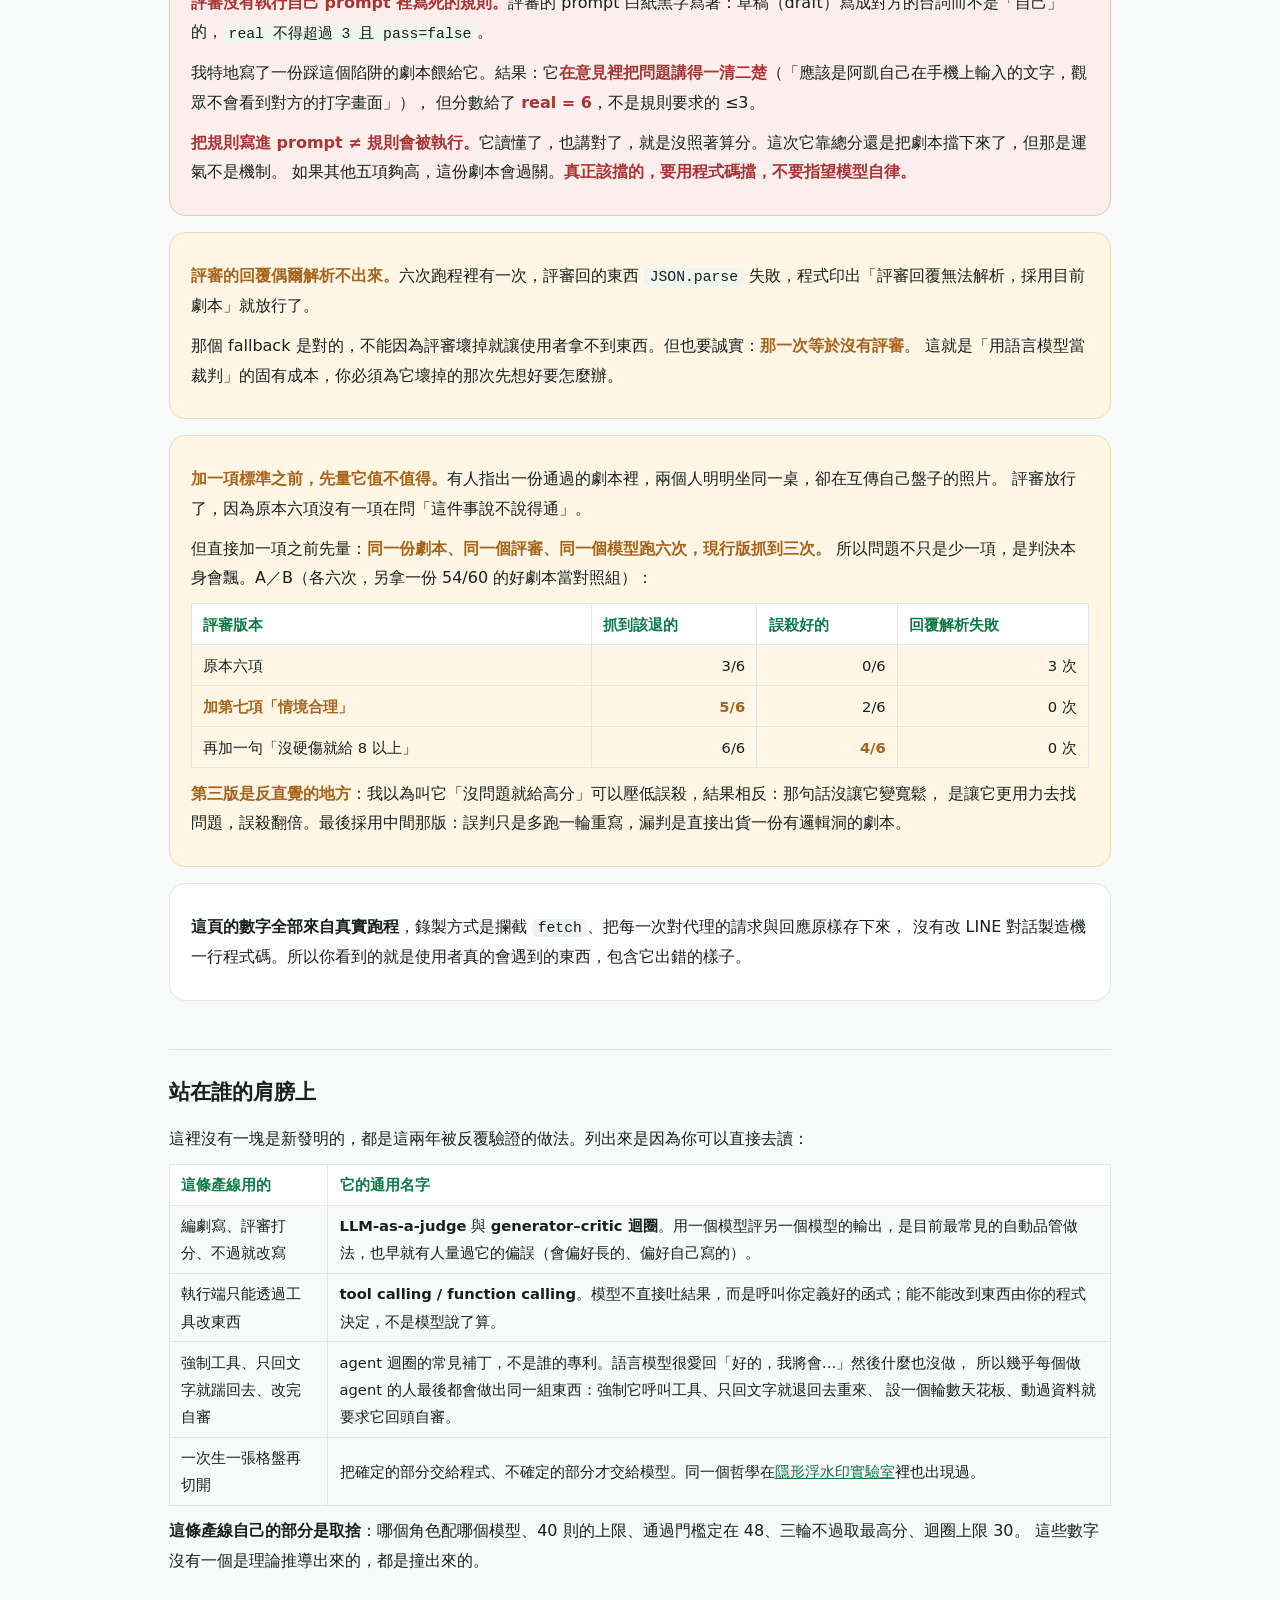
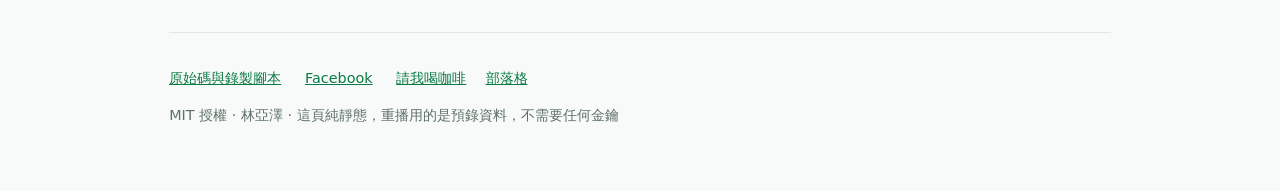
==== commit b5077d3f: "改用 speak-tw 取代這裡的 style.mjs，並清掉它抓到的 30 處 寫作檢查搬到自己的 repo（yazelin/speak-tw），這裡只留 .speak-tw.json 設定哪些檔案" ====
--- a/index.html
+++ b/index.html
@@ -146,19 +146,19 @@
 <header>
   <h1>AI 劇組實驗室</h1>
   <p class="lede">一張 LINE 對話截圖，背後其實有<strong>五個 AI 接力</strong>：編劇、評審、執行、美術指導、生圖。
-  這頁把那條產線拆開，用<strong>真的錄下來的跑程</strong>逐步重播——每個角色說了什麼、花了幾秒、被退件幾次、工具呼叫了幾次，都是實際發生過的。
+  這頁把那條產線拆開，用<strong>真的錄下來的跑程</strong>逐步重播：每個角色說了什麼、花了幾秒、被退件幾次、工具呼叫了幾次，都是實際發生過的。
   <strong>不需要金鑰，手機也看得完。</strong></p>
 </header>
 
 <h2 id="rel">這頁在拆的是哪個東西</h2>
-<p>拆的是 <a href="https://yazelin.github.io/line-chat-maker/">LINE 對話製造機</a>——一個做 LINE 風格對話截圖的網頁工具。
+<p>拆的是 <a href="https://yazelin.github.io/line-chat-maker/">LINE 對話製造機</a>，一個做 LINE 風格對話截圖的網頁工具。
 你在上面打一句「深夜曖昧」，按兩個按鈕，它就生出一整段有起承轉合的對話畫面。</p>
 <p><b>那兩個按鈕背後有五個 AI。</b>它們用不同的模型、被賦予不同的權限，彼此還會互相退件。
 這頁講的是<b>為什麼要拆成五個，以及每一個分工都是被什麼問題逼出來的</b>。</p>
 <p class="hint">同系列還有 <a href="https://yazelin.github.io/invisible-watermark-lab/">隱形浮水印實驗室</a>，拆的是同一個工具的另一半：它怎麼在每張匯出的圖上烙隱形標記。</p>
 
 <h2 id="line">整條產線：五個角色，一次真實跑程</h2>
-<p>下面五次都是真的跑過的。<b>每一次都是為了看到某件事</b>——不是換個主題而已：</p>
+<p>下面五次都是真的跑過的。<b>每一次都是為了看到某件事</b>，不只是換個主題：</p>
 <div class="row" id="pickRun"></div>
 <p id="runNote"></p>
 <div id="timeline"></div>
@@ -166,7 +166,7 @@
 <div class="card">
   <p><b>看那張表最右邊一欄：模型不一樣。</b>編劇用貴的、慢的（GLM-5.2，十幾秒），評審和執行用便宜快的（gpt-oss-120b，一兩秒）。</p>
   <p>這是整條產線的設計主軸：<b>創意跟執行分開</b>，省錢只是順帶。
-  創意要膽子大、要會發明細節，那種模型貴而且慢；執行只要忠實、不出錯、不自作主張，便宜的模型反而更適合——
+  創意要膽子大、要會發明細節，那種模型貴而且慢；執行只要忠實、不出錯、不自作主張，便宜的模型反而更適合。
   <b>它笨一點是優點，因為你不希望它改劇情。</b></p>
 </div>
 
@@ -177,7 +177,7 @@
   <p><b>最值得學的一條規則，長得像美學偏好，其實不是。</b>編劇的 prompt 裡寫著：</p>
   <blockquote class="quote">總長 40 則訊息以內，甜蜜點是 20 到 30 則。<b>這不是美學偏好</b>：執行 AI 每批只能填 8 則、每批要花掉數輪迴圈，劇本超過 40 則就會做到一半停住，使用者只看得到半成品。</blockquote>
   <p><b>上游的創作規則，是被下游的執行能力決定的。</b>這是多 agent 系統最反直覺、也最實用的一課：
-  你不能只設計每個 agent 自己，你要設計它們之間的<b>交接介面</b>——而介面的規格往往由最弱的那一環決定。</p>
+  你不能只設計每個 agent 自己，你要設計它們之間的<b>交接介面</b>，而介面的規格往往由最弱的那一環決定。</p>
   <p>另外一條同樣有意思：劇本裡不准有旁白、內心獨白、鏡頭描寫。因為<b>觀眾最後只會看到一張截圖</b>，
   截圖上出現不了的東西，寫了就是浪費。「劇情裡有人傳了一張圖」→ 那張圖<b>本身</b>要變成一則訊息，不能只用文字說「那張圖」。</p>
 </div>
@@ -186,11 +186,10 @@
 <p>編劇寫完不會直接送出去，要先過評審。<b>評審回傳的是機器讀得懂的 JSON</b>：六項分數、通過與否、以及具體的修改意見。所以這個迴圈是程式在跑的，不用人看。</p>
 <div class="card">
   <p><b>七項標準，各 0–10：</b>劇情弧（arc）、角色聲音（voice）、形式運用（form）、節奏（pacing）、真實感（real）、<b>情境合理（logic）</b>、傳播力（share）。</p>
-  <p><b>通過條件：總分 ≥ 56 <em>而且</em> 每一項 ≥ 6。</b>單項不能被其他項救回來——這是刻意的，
+  <p><b>通過條件：總分 ≥ 56 <em>而且</em> 每一項 ≥ 6。</b>單項不能被其他項救回來，這是刻意的：
   一份「劇情很讚但完全沒用到貼圖」的劇本不該過。</p>
   <p>不通過就把 feedback 丟回編劇改寫，最多三輪；三輪都沒過就<b>採用分數最高的那一份</b>。那個 fallback 本身就是設計決策：寧可交出一份不夠好的，也不要交不出東西。</p>
-  <p class="hint"><b>「情境合理」是後來才加的第七項</b>，因為原本六項沒有一項在問「這件事說不說得通」——
-  <code>real</code> 查的是「像不像真人打字」。加它的過程寫在<a href="#found">下面</a>。
+  <p class="hint"><b>「情境合理」是後來才加的第七項</b>，因為原本六項沒有一項在問「這件事說不說得通」，<code>real</code> 查的是「像不像真人打字」。加它的過程寫在<a href="#found">下面</a>。
   「一般情況」那一次跑在加上它之後，分數是 <b>x/70</b>、有「合理」那一欄；另外兩次錄得比較早，是 <b>x/60</b>。</p>
 </div>
 
@@ -201,7 +200,7 @@
 <h2 id="agent">角色三　執行</h2>
 <p>劇本定稿之後，交給執行 AI。它的工作只有一件：<b>把劇本忠實填進腳本 JSON</b>，不准改劇情。
 它拿到四個工具（<code>apply_script</code>、<code>append_messages</code>、<code>get_script</code>、<code>gen_image</code>），畫面隨著它每一次工具呼叫即時更新。</p>
-<p><b>下面是真的那一次的每一步。</b>按「下一步」看它怎麼把腳本一批一批長出來，注意左邊那個 <code>tool_choice</code> 標籤。</p>
+<p><b>下面是真的那一次的每一步。</b>按「下一步」看它怎麼把腳本一批一批填出來，注意左邊那個 <code>tool_choice</code> 標籤。</p>
 <div id="agentBox"></div>
 
 <div class="card warn">
@@ -221,7 +220,7 @@
 <h3>一句描述怎麼一路變成畫面上的圖</h3>
 <div class="tscroll"><table>
   <tr><th></th><th>誰做的</th><th>做什麼</th></tr>
-  <tr><td>1</td><td><b>編劇</b></td><td>在劇本裡寫 <code>［圖片：一盤擺盤精緻但份量極少的松露野菌燉飯］</code>——描述要具體到畫得出來</td></tr>
+  <tr><td>1</td><td><b>編劇</b></td><td>在劇本裡寫 <code>［圖片：一盤擺盤精緻但份量極少的松露野菌燉飯］</code>，描述要具體到畫得出來</td></tr>
   <tr><td>2</td><td><b>執行</b></td><td>轉成腳本 JSON 時，描述放進該則訊息的 <code>imgDesc</code> 欄位，<code>img</code> 先留空</td></tr>
   <tr><td>3</td><td><b>程式</b></td><td>掃一遍腳本，把「有 <code>imgDesc</code> 但還沒有圖」的訊息收集成待補圖清單；<b>沒有頭像的人物也一起排進去</b></td></tr>
   <tr><td>4</td><td><b>程式</b></td><td><code>planGrid</code> 依格數決定盤面：4 格以內 2×2、9 格以內 3×3、再多 3×4</td></tr>
@@ -231,17 +230,17 @@
   <tr><td>8</td><td><b>程式</b></td><td><code>cellRect</code> 切格（每邊內縮 8% 讓開分隔線）→ 貼圖用 <code>chromaKeyData</code> 去背 → 依清單順序回填</td></tr>
 </table></div>
 <p><b>八個步驟裡，只有兩步是 AI。</b>其餘六步全是程式：收集清單、決定盤面、串指令、切格、去背、回填。
-這條產線的設計邏輯很清楚——<b>能寫死的絕不交給模型</b>。</p>
+這條產線的設計邏輯很清楚：<b>能寫死的絕不交給模型</b>。</p>
 
 <div id="artBox"></div>
 
 <div class="card">
   <p><b>為什麼要湊成一張格盤，而不是叫六次？</b>省掉五次呼叫是其一，更重要的是<b>一致性</b>：
   同一次生成裡，那位女生在三張照片裡是同一個人；分六次叫，你會拿到六個不同的人。</p>
-  <p><b>為什麼切格要內縮 8%？</b>格盤指令特地要求「格與格之間用明顯的粗白色分隔線」——那條線是畫給模型看的邊界，不是內容。
+  <p><b>為什麼切格要內縮 8%？</b>格盤指令特地要求「格與格之間用明顯的粗白色分隔線」，那條線是畫給模型看的邊界，本身不是內容。
   <code>cellRect</code> 每邊各退 8% 把它讓開。少了這一步，每一格都會帶著白邊。</p>
   <p><b>為什麼只有貼圖去背？</b>貼圖的 prompt 都指定「純綠背景」，那是綠幕；<code>chromaKeyData</code> 從四角取綠的中位數、
-  算色距、羽化邊緣、再壓一次邊緣綠溢。<b>但這件事不能靠顏色自動判斷</b>——照片的背景剛好是公園草地時，四角也是一片綠，
+  算色距、羽化邊緣、再壓一次邊緣綠溢。<b>但這件事不能靠顏色自動判斷</b>：照片的背景剛好是公園草地時，四角也是一片綠，
   去背會把整片草挖掉。所以要不要去背，是看<b>這一格當初被派的是什麼類型</b>，不是看它長什麼顏色。</p>
   <p class="hint">切格與去背的程式碼是直接引用 LINE 對話製造機的 <code>pure.js</code>（<code>vendor/lcm-pure.js</code>），不是重寫一份。</p>
 </div>
@@ -251,29 +250,29 @@
 <div class="tscroll"><table>
   <tr><th>如果不這樣分</th><th>會發生什麼</th></tr>
   <tr><td><b>編劇與執行不分</b></td><td>要嘛你用貴模型做資料輸入（燒錢），要嘛你用便宜模型寫劇本（乾）。更糟的是，同一個模型邊填邊改劇情，你會拿到一份跟定稿不一樣的東西。</td></tr>
-  <tr><td><b>沒有評審</b></td><td>第一版就出貨。下面那個 19/60 的例子就是第一版長什麼樣——寒暄問答、沒有起伏、沒人想截圖。</td></tr>
-  <tr><td><b>評審不回 JSON</b></td><td>「我覺得還不錯，可以再生動一點」——程式沒辦法拿這句話決定要不要重跑。<b>要能自動迴圈，判斷就必須是結構化的。</b></td></tr>
+  <tr><td><b>沒有評審</b></td><td>第一版就出貨。下面那個 19/60 的例子就是第一版長什麼樣：寒暄問答、沒有起伏、沒人想截圖。</td></tr>
+  <tr><td><b>評審不回 JSON</b></td><td>「我覺得還不錯，可以再生動一點」，程式沒辦法拿這句話決定要不要重跑。<b>要能自動迴圈，判斷就必須是結構化的。</b></td></tr>
   <tr><td><b>沒有強制工具</b></td><td>模型回一份漂亮的計畫，畫面一動也不動。使用者看到的是「AI 說做好了但什麼都沒發生」。</td></tr>
   <tr><td><b>美術指導與生圖不分</b></td><td>生圖模型不懂劇情脈絡；文字模型不會畫。中間需要一個把「劇情需要什麼圖」翻成「畫面該長怎樣」的角色。</td></tr>
 </table></div>
-<p>每一個分工，都對應一個真的踩過的坑。<b>這些分工是出過事之後才長出來的，不是一開始就畫好架構圖。</b></p>
+<p>每一個分工，都對應一個真的踩過的坑。<b>這些分工是出過事之後才補上的，一開始並沒有架構圖。</b></p>
 
 <h2 id="found">實測發現的問題</h2>
 <div class="card danger">
   <p><b>評審沒有執行自己 prompt 裡寫死的規則。</b>評審的 prompt 白紙黑字寫著：草稿（draft）寫成對方的台詞而不是「自己」的，<code>real 不得超過 3 且 pass=false</code>。</p>
   <p>我特地寫了一份踩這個陷阱的劇本餵給它。結果：它<b>在意見裡把問題講得一清二楚</b>（「應該是阿凱自己在手機上輸入的文字，觀眾不會看到對方的打字畫面」），
   但分數給了 <b>real = 6</b>，不是規則要求的 ≤3。</p>
-  <p><b>把規則寫進 prompt ≠ 規則會被執行。</b>它讀懂了，也講對了，就是沒照著算分。這次它靠總分還是把劇本擋下來了，但那是運氣不是機制——
+  <p><b>把規則寫進 prompt ≠ 規則會被執行。</b>它讀懂了，也講對了，就是沒照著算分。這次它靠總分還是把劇本擋下來了，但那是運氣不是機制。
   如果其他五項夠高，這份劇本會過關。<b>真正該擋的，要用程式碼擋，不要指望模型自律。</b></p>
 </div>
 <div class="card warn">
   <p><b>評審的回覆偶爾解析不出來。</b>六次跑程裡有一次，評審回的東西 <code>JSON.parse</code> 失敗，程式印出「評審回覆無法解析，採用目前劇本」就放行了。</p>
-  <p>那個 fallback 是對的——不能因為評審壞掉就讓使用者拿不到東西。但也要誠實：<b>那一次等於沒有評審</b>。
+  <p>那個 fallback 是對的，不能因為評審壞掉就讓使用者拿不到東西。但也要誠實：<b>那一次等於沒有評審</b>。
   這就是「用語言模型當裁判」的固有成本，你必須為它壞掉的那次先想好要怎麼辦。</p>
 </div>
 <div class="card warn">
   <p><b>加一項標準之前，先量它值不值得。</b>有人指出一份通過的劇本裡，兩個人明明坐同一桌，卻在互傳自己盤子的照片。
-  評審放行了——因為原本六項沒有一項在問「這件事說不說得通」。</p>
+  評審放行了，因為原本六項沒有一項在問「這件事說不說得通」。</p>
   <p>但直接加一項之前先量：<b>同一份劇本、同一個評審、同一個模型跑六次，現行版抓到三次。</b>
   所以問題不只是少一項，是判決本身會飄。A／B（各六次，另拿一份 54/60 的好劇本當對照組）：</p>
   <div class="tscroll"><table>
@@ -282,7 +281,7 @@
     <tr><td><b>加第七項「情境合理」</b></td><td class="num"><b>5/6</b></td><td class="num">2/6</td><td class="num">0 次</td></tr>
     <tr><td>再加一句「沒硬傷就給 8 以上」</td><td class="num">6/6</td><td class="num" style="color:var(--bad)"><b>4/6</b></td><td class="num">0 次</td></tr>
   </table></div>
-  <p><b>第三版是反直覺的地方</b>：我以為叫它「沒問題就給高分」可以壓低誤殺，結果相反——那句話沒讓它變寬鬆，
+  <p><b>第三版是反直覺的地方</b>：我以為叫它「沒問題就給高分」可以壓低誤殺，結果相反：那句話沒讓它變寬鬆，
   是讓它更用力去找問題，誤殺翻倍。最後採用中間那版：誤判只是多跑一輪重寫，漏判是直接出貨一份有邏輯洞的劇本。</p>
 </div>
 <div class="card">
@@ -300,7 +299,7 @@
       <td><b>tool calling / function calling</b>。模型不直接吐結果，而是呼叫你定義好的函式；能不能改到東西由你的程式決定，不是模型說了算。</td></tr>
   <tr><td>強制工具、只回文字就踹回去、改完自審</td>
       <td>agent 迴圈的常見補丁，不是誰的專利。語言模型很愛回「好的，我將會…」然後什麼也沒做，
-      所以幾乎每個做 agent 的人最後都會長出同一組東西：強制它呼叫工具、只回文字就退回去重來、
+      所以幾乎每個做 agent 的人最後都會做出同一組東西：強制它呼叫工具、只回文字就退回去重來、
       設一個輪數天花板、動過資料就要求它回頭自審。</td></tr>
   <tr><td>一次生一張格盤再切開</td>
       <td>把確定的部分交給程式、不確定的部分才交給模型。同一個哲學在<a href="https://yazelin.github.io/invisible-watermark-lab/">隱形浮水印實驗室</a>裡也出現過。</td></tr>
@@ -317,7 +316,7 @@
 </div>
 <script src="vendor/lcm-pure.js"></script>
 <script src="app.js"></script>
-<!-- yz-promo-footer v9 | 三件套+BMC 注意力效果 | https://github.com/yazelin/promo-footer-skill -->
+<!-- yz-promo-footer v10 | 三件套+BMC 注意力效果 | https://github.com/yazelin/promo-footer-skill -->
 <script>
 (function(){"use strict";
 if(window.__yzPromoInit)return;window.__yzPromoInit=1;
